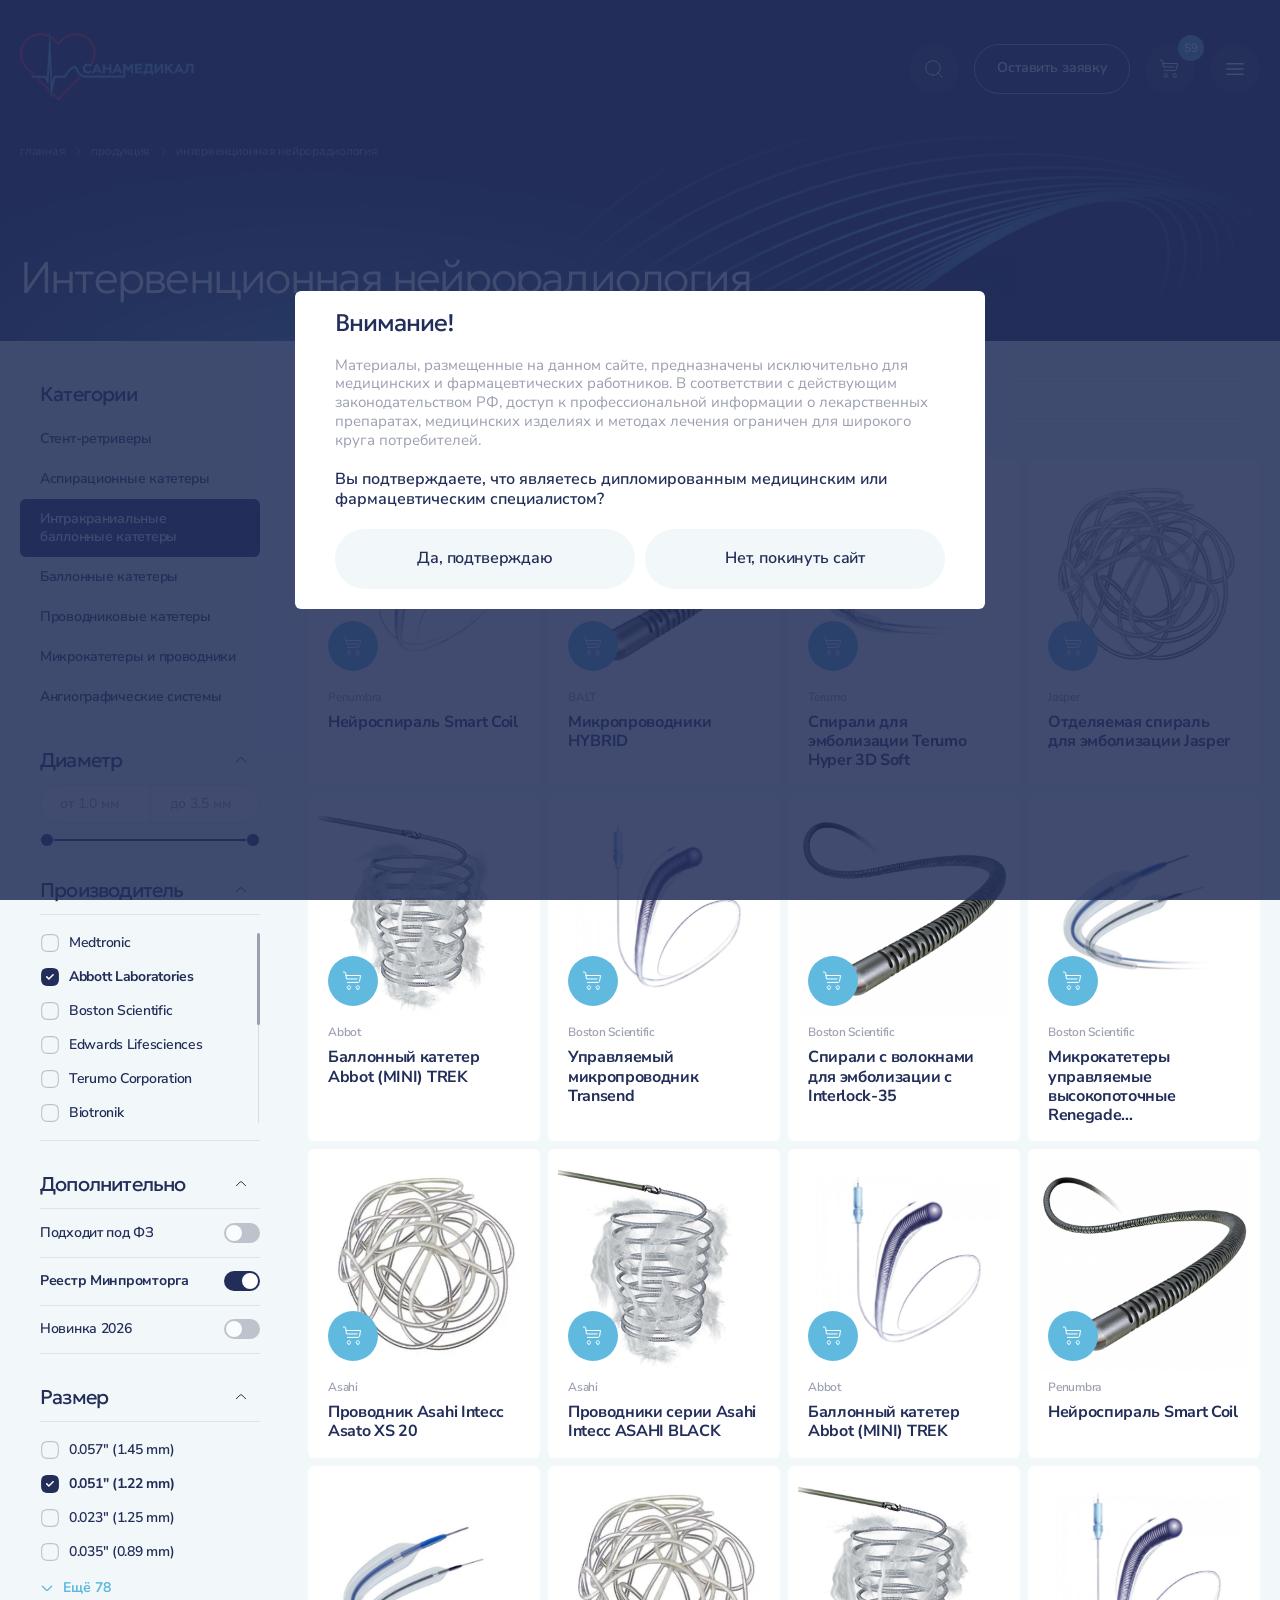
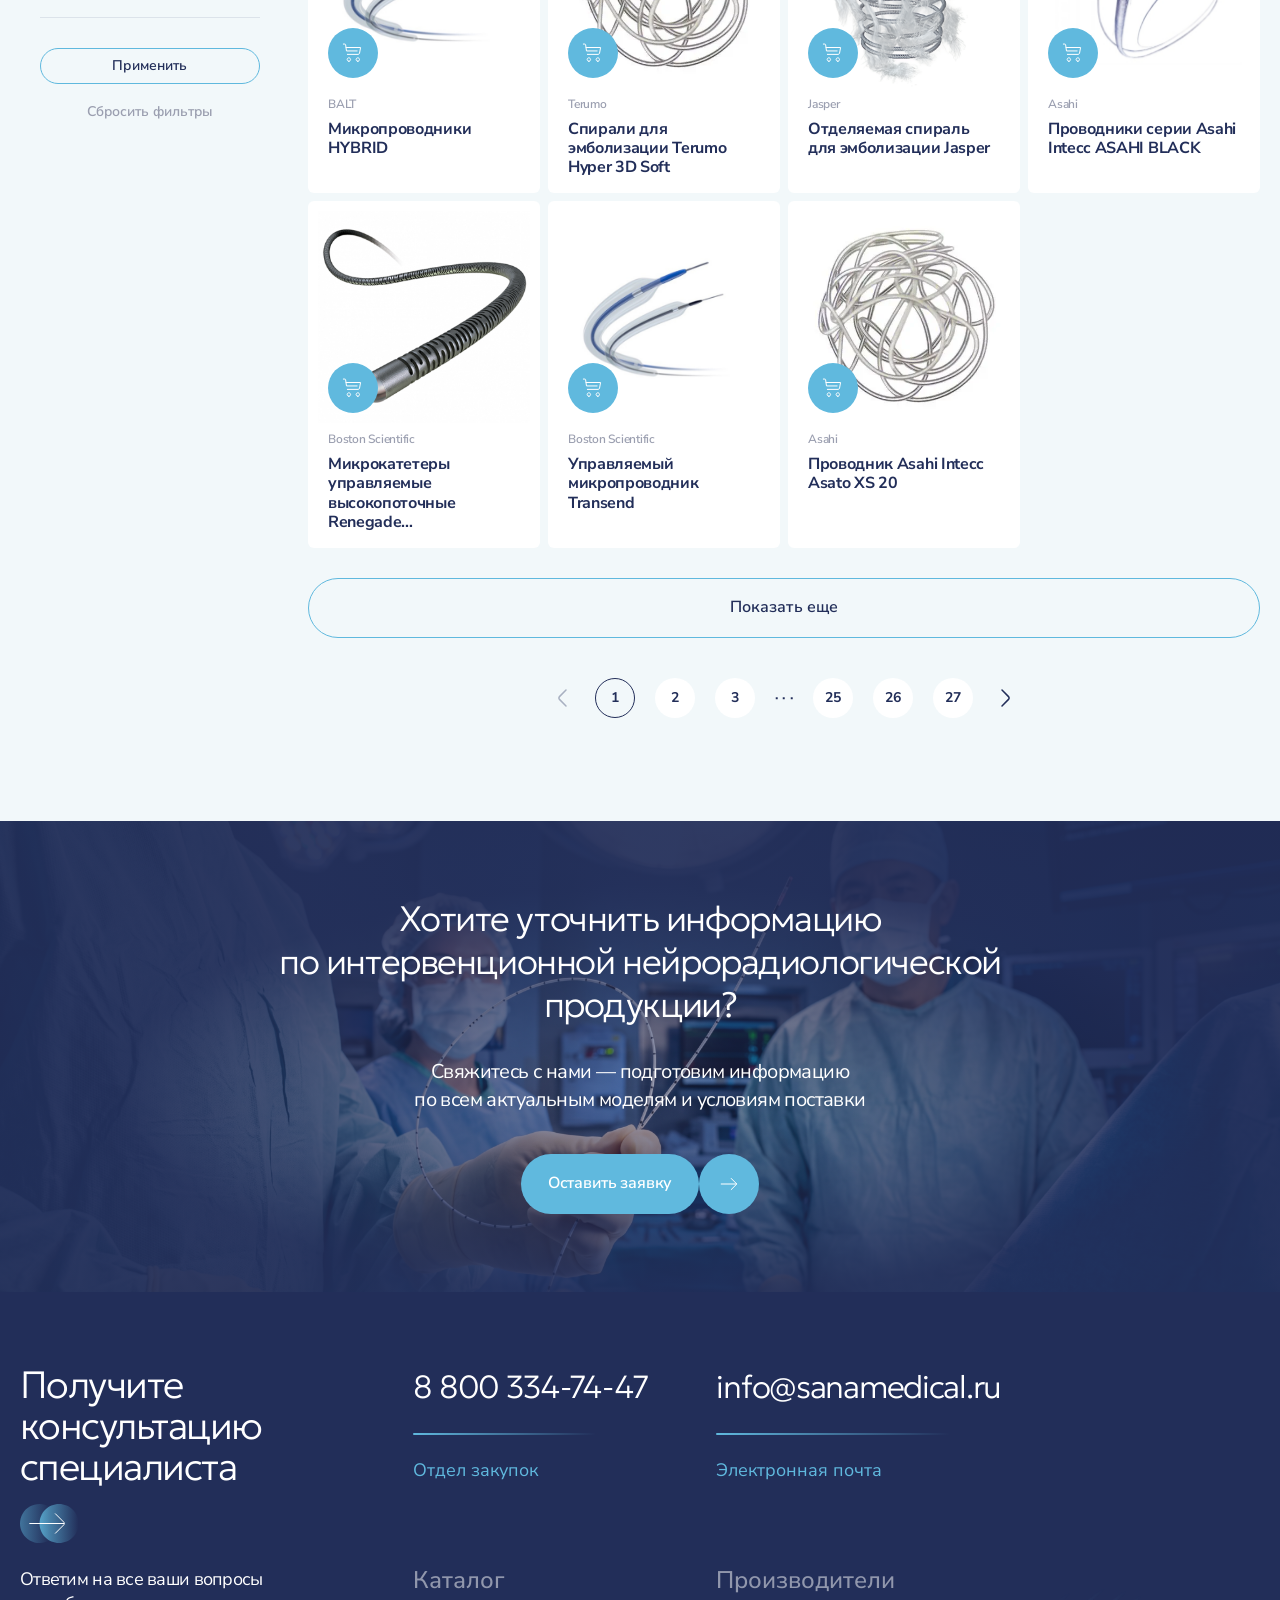
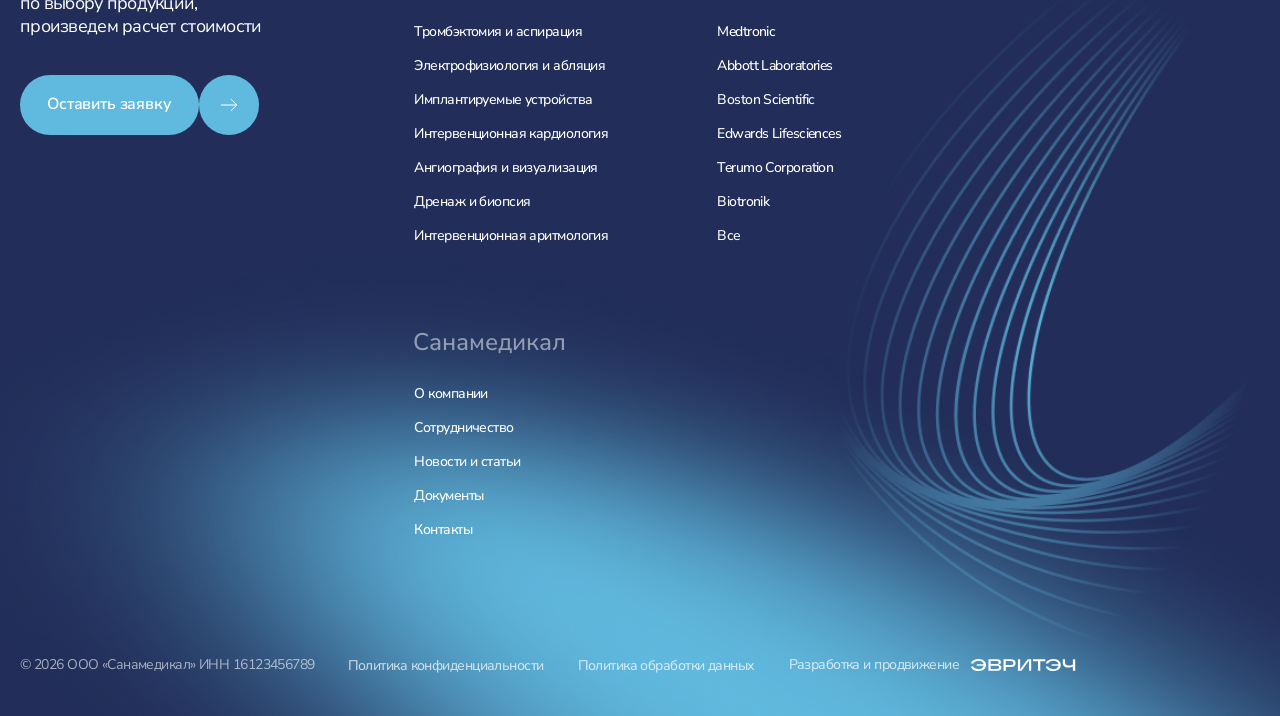
==== catalog-category.html @ 4cac53b4 "catalog" ====
<!DOCTYPE html>
<html lang="ru">
<head>
    <meta charset="UTF-8">
    <meta name="viewport" content="width=device-width, initial-scale=1.0">
    <title>Интервенционная нейрорадиология — Санамедикал</title>

    <link rel="stylesheet" href="local/templates/sanamedikal/css/main.css">

    <link rel="preconnect" href="https://fonts.googleapis.com">
    <link rel="preconnect" href="https://fonts.gstatic.com" crossorigin>
    <link href="https://fonts.googleapis.com/css2?family=Nunito+Sans:ital,opsz,wght@0,6..12,200..1000;1,6..12,200..1000&display=swap" rel="stylesheet">
    <link href="https://fonts.googleapis.com/css2?family=Geologica:wght,CRSV@100..900,0&display=swap" rel="stylesheet">
    <script>if (!/(?:^|; )pro_access=1/.test(document.cookie)) { document.documentElement.classList.add('pro-gate-pending'); }</script>
</head>
<body class="page-catalog">
    <header class="header">
        <div class="container">
            <div class="header-wrapper flex">
                <a href="/" class="header__logo-container">
                    <img class="header__logo" src="local/templates/sanamedikal/images/logo/logo.svg" alt="Логотип Санамедикал">
                </a>

                <ul class="header__menu flex">
                    <li><a href="/catalog/" class="btn btn--link" aria-current="page">Продукция</a></li>
                    <li><a href="/brands/" class="btn btn--link">Производители</a></li>
                    <li><a href="/about/" class="btn btn--link">Компания</a></li>
                    <li><a href="/documents/" class="btn btn--link">Документы</a></li>
                    <li><a href="/cooperation/" class="btn btn--link">Сотрудничество</a></li>
                    <li><a href="/contacts/" class="btn btn--link">Новости</a></li>
                    <li><a href="/contacts/" class="btn btn--link">Контакты</a></li>
                </ul>

                <div class="header__actions flex gap-20 items-center">
                    <button class="btn btn--neutral btn--round" id="search-btn" aria-expanded="false" aria-controls="search-bar" aria-label="Открыть поиск">
                        <svg class="btn__icon" width="22" height="22" viewBox="0 0 22 22" fill="none" xmlns="http://www.w3.org/2000/svg">
                            <path d="M9.96863 17.1875C13.9554 17.1875 17.1874 13.9556 17.1874 9.96875C17.1874 5.98194 13.9554 2.75 9.96863 2.75C5.98182 2.75 2.74988 5.98194 2.74988 9.96875C2.74988 13.9556 5.98182 17.1875 9.96863 17.1875Z" stroke="white" stroke-linecap="round" stroke-linejoin="round" />
                            <path d="M15.0728 15.0735L19.2494 19.2501" stroke="white" stroke-linecap="round" stroke-linejoin="round" />
                        </svg>
                    </button>

                    <button type="button" class="btn btn--secondary js-request-btn">Оставить заявку</button>

                    <a href="/cart/" class="header-actions__cart flex">
                        <button class="btn btn--neutral">Корзина</button>
                        <button class="btn btn--neutral btn--round">
                            <svg class="btn__icon" width="22" height="22" viewBox="0 0 22 22" fill="none" xmlns="http://www.w3.org/2000/svg">
                                <path d="M15.125 8.9375H4.46875L3.60264 2.62702C3.57384 2.46861 3.49035 2.32533 3.36674 2.22217C3.24313 2.11901 3.08723 2.0625 2.92623 2.0625H1.375" stroke="white" stroke-linecap="round" stroke-linejoin="round" />
                                <path d="M6.875 19.25C7.82424 19.25 8.59375 18.4805 8.59375 17.5312C8.59375 16.582 7.82424 15.8125 6.875 15.8125C5.92576 15.8125 5.15625 16.582 5.15625 17.5312C5.15625 18.4805 5.92576 19.25 6.875 19.25Z" stroke="white" stroke-linecap="round" stroke-linejoin="round" />
                                <path d="M15.8125 19.25C16.7617 19.25 17.5312 18.4805 17.5312 17.5312C17.5312 16.582 16.7617 15.8125 15.8125 15.8125C14.8633 15.8125 14.0938 16.582 14.0938 17.5312C14.0938 18.4805 14.8633 19.25 15.8125 19.25Z" stroke="white" stroke-linecap="round" stroke-linejoin="round" />
                                <path d="M5.375 12.375H16.165C16.487 12.375 16.7988 12.262 17.046 12.0557C17.2932 11.8493 17.4602 11.5628 17.5178 11.246L18.5625 5.5H4.125" stroke="white" stroke-linecap="round" stroke-linejoin="round" />
                            </svg>
                        </button>
                        <span class="header-actions__count" aria-label="Товаров в корзине: 59">59</span>
                    </a>

                    <button class="btn btn--neutral btn--round" id="burger-btn" aria-expanded="false" aria-controls="mobile-menu" aria-label="Открыть меню">
                        <svg class="btn__icon burger-icon" width="22" height="22" viewBox="0 0 22 22" fill="none" xmlns="http://www.w3.org/2000/svg">
                            <line class="burger-icon__line burger-icon__line--top" x1="3" y1="5.78" x2="19" y2="5.78" stroke="white" stroke-width="1.6" stroke-linecap="round" />
                            <line class="burger-icon__line burger-icon__line--middle" x1="3" y1="11" x2="19" y2="11" stroke="white" stroke-width="1.6" stroke-linecap="round" />
                            <line class="burger-icon__line burger-icon__line--bottom" x1="3" y1="16.22" x2="19" y2="16.22" stroke="white" stroke-width="1.6" stroke-linecap="round" />
                        </svg>
                    </button>
                </div>
            </div>
        </div>
    </header>

    <div class="mobile-menu-overlay" id="mobile-menu-overlay"></div>

    <div class="mobile-menu" id="mobile-menu" role="dialog" aria-modal="true" aria-label="Меню">
        <div class="mobile-menu__header">
            <span class="mobile-menu__title">Меню</span>
            <button class="btn btn--neutral btn--round" id="mobile-menu-close" aria-label="Закрыть меню">
                <svg class="btn__icon" width="16" height="16" viewBox="0 0 16 16" fill="none" xmlns="http://www.w3.org/2000/svg">
                    <path d="M12.5 3.5L3.5 12.5" stroke="#222E59" stroke-width="1.5" stroke-linecap="round" stroke-linejoin="round" />
                    <path d="M3.5 3.5L12.5 12.5" stroke="#222E59" stroke-width="1.5" stroke-linecap="round" stroke-linejoin="round" />
                </svg>
            </button>
        </div>

        <nav class="mobile-menu__nav">
            <ul class="mobile-menu__list">
                <li><a href="/catalog/" class="btn btn--link mobile-menu__link" aria-current="page">Продукция</a></li>
                <li><a href="/brands/" class="btn btn--link mobile-menu__link">Производители</a></li>
                <li><a href="/about/" class="btn btn--link mobile-menu__link">Компания</a></li>
                <li><a href="/documents/" class="btn btn--link mobile-menu__link">Документы</a></li>
                <li><a href="/cooperation/" class="btn btn--link mobile-menu__link">Сотрудничество</a></li>
                <li><a href="/contacts/" class="btn btn--link mobile-menu__link">Новости</a></li>
                <li><a href="/contacts/" class="btn btn--link mobile-menu__link">Контакты</a></li>
            </ul>
        </nav>

        <div class="mobile-menu__footer">
            <button type="button" class="btn btn--primary btn--block-mobile js-request-btn">Оставить заявку</button>
        </div>
    </div>

    <div class="search" id="search-bar" role="search">
        <div class="search__bar">
            <svg class="search__bar-icon" width="22" height="22" viewBox="0 0 22 22" fill="none" xmlns="http://www.w3.org/2000/svg">
                <path d="M9.96875 17.1875C13.9556 17.1875 17.1875 13.9556 17.1875 9.96875C17.1875 5.98194 13.9556 2.75 9.96875 2.75C5.98194 2.75 2.75 5.98194 2.75 9.96875C2.75 13.9556 5.98194 17.1875 9.96875 17.1875Z" stroke="#222E59" stroke-linecap="round" stroke-linejoin="round" />
                <path d="M15.0742 15.0735L19.2508 19.2501" stroke="#222E59" stroke-linecap="round" stroke-linejoin="round" />
            </svg>

            <input type="text" class="search__input" id="search-input" name="q" placeholder="Найти..." autocomplete="off">

            <a href="/search/" class="btn btn--primary search__submit" id="search-submit">Найти</a>

            <button type="button" class="btn btn--link search__clear" id="search-clear" aria-label="Очистить поле">
                <svg width="22" height="22" viewBox="0 0 22 22" fill="none" xmlns="http://www.w3.org/2000/svg">
                    <path d="M17.1875 4.8125L4.8125 17.1875" stroke="#9B9FB0" stroke-linecap="round" stroke-linejoin="round" />
                    <path d="M17.1875 17.1875L4.8125 4.8125" stroke="#9B9FB0" stroke-linecap="round" stroke-linejoin="round" />
                </svg>
            </button>
        </div>

        <div class="select__dropdown search__dropdown" id="search-dropdown">
            <ul class="search__results" id="search-results"></ul>
        </div>
    </div>

    <div class="modal" id="request-modal" role="dialog" aria-modal="true" aria-label="Оставить заявку">
        <div class="modal__header">
            <h2 class="modal__title">Оставить заявку</h2>

            <button type="button" class="modal__close js-close-request-modal" aria-label="Закрыть">
                <svg width="34" height="34" viewBox="0 0 34 34" fill="none" xmlns="http://www.w3.org/2000/svg">
                    <path d="M26.5625 7.4375L7.4375 26.5625" stroke="#222E59" stroke-linecap="round" stroke-linejoin="round" />
                    <path d="M26.5625 26.5625L7.4375 7.4375" stroke="#222E59" stroke-linecap="round" stroke-linejoin="round" />
                </svg>
            </button>

            <button type="button" class="btn btn--neutral btn--round modal__close-mobile js-close-request-modal" aria-label="Закрыть">
                <svg class="btn__icon" width="16" height="16" viewBox="0 0 16 16" fill="none" xmlns="http://www.w3.org/2000/svg">
                    <path d="M12.5 3.5L3.5 12.5" stroke="#222E59" stroke-width="1.5" stroke-linecap="round" stroke-linejoin="round" />
                    <path d="M3.5 3.5L12.5 12.5" stroke="#222E59" stroke-width="1.5" stroke-linecap="round" stroke-linejoin="round" />
                </svg>
            </button>
        </div>

        <div class="modal__body">
            <div class="tabs" role="tablist">
                <button type="button" class="tabs__item is-active" role="tab" aria-selected="true" data-tab="question">Задать вопрос</button>
                <button type="button" class="tabs__item" role="tab" aria-selected="false" data-tab="partnership">Заявка на сотрудничество</button>
            </div>

            <form class="modal__form" id="request-form" novalidate>
                <div class="field">
                    <label class="field__label" for="request-comment">Ваш комментарий</label>
                    <input type="text" class="input" id="request-comment" name="comment" placeholder="Необходимо...">
                    <span class="field__line"></span>
                </div>

                <div class="field">
                    <label class="field__label" for="request-name">ФИО контактного лица</label>
                    <input type="text" class="input" id="request-name" name="name" autocomplete="name" placeholder="Иванов Иван Иванович" required data-validate="name">
                    <span class="field__line"></span>
                </div>

                <div class="modal__row">
                    <div class="field">
                        <label class="field__label" for="request-org">Название организации</label>
                        <input type="text" class="input" id="request-org" name="org" placeholder="ООО..." required>
                        <span class="field__line"></span>
                    </div>

                    <div class="field">
                        <label class="field__label" for="request-inn">ИНН организации</label>
                        <input type="text" class="input" id="request-inn" name="inn" inputmode="numeric" placeholder="4392004106" required data-validate="inn">
                        <span class="field__line"></span>
                    </div>
                </div>

                <div class="modal__row">
                    <div class="field">
                        <label class="field__label" for="request-phone">Номер телефона</label>
                        <input type="tel" class="input" id="request-phone" name="phone" autocomplete="tel" placeholder="+7" required data-validate="phone">
                        <span class="field__line"></span>
                    </div>

                    <div class="field">
                        <label class="field__label" for="request-email">Электронная почта</label>
                        <input type="email" class="input" id="request-email" name="email" autocomplete="email" placeholder="company@mail.ru" required data-validate="email">
                        <span class="field__line"></span>
                    </div>
                </div>

                <div class="checkbox-row">
                    <input type="checkbox" class="checkbox" id="request-agree" name="agree" required>
                    <label class="checkbox-label" for="request-agree">
                        <svg width="18" height="18" viewBox="0 0 18 18" fill="none" xmlns="http://www.w3.org/2000/svg">
                            <path d="M6.75 16.5H11.25C15 16.5 16.5 15 16.5 11.25V6.75C16.5 3 15 1.5 11.25 1.5H6.75C3 1.5 1.5 3 1.5 6.75V11.25C1.5 15 3 16.5 6.75 16.5Z" fill="#222E59" />
                            <path d="M6.75 16.5H11.25C15 16.5 16.5 15 16.5 11.25V6.75C16.5 3 15 1.5 11.25 1.5H6.75C3 1.5 1.5 3 1.5 6.75V11.25C1.5 15 3 16.5 6.75 16.5Z" stroke="#9B9FB0" stroke-linecap="round" stroke-linejoin="round" />
                        </svg>
                        <svg width="8" height="6" viewBox="0 0 8 6" fill="none" xmlns="http://www.w3.org/2000/svg">
                            <path d="M0.75 2.8725L2.8725 4.995L7.125 0.75" stroke="white" stroke-width="1.5" stroke-linecap="round" stroke-linejoin="round" />
                        </svg>
                    </label>
                    <div class="checkbox-text">Принимаю <a href="/policy/">условия обработки</a> персональных данных</div>
                </div>
            </form>
        </div>

        <div class="modal__footer">
            <button type="submit" form="request-form" class="btn btn--primary modal__submit">Отправить заявку</button>
        </div>
    </div>

    <main>
        <section class="page-hero" data-header-trigger>
            <div class="container">
                <nav class="breadcrumbs" aria-label="Хлебные крошки">
                    <ol class="breadcrumbs__list">
                        <li class="breadcrumbs__item">
                            <a href="/" class="breadcrumbs__link">главная</a>
                            <svg class="breadcrumbs__sep" width="10" height="10" aria-hidden="true"><use href="#icon-chevron-right"></use></svg>
                        </li>
                        <li class="breadcrumbs__item">
                            <a href="/catalog/" class="breadcrumbs__link">продукция</a>
                            <svg class="breadcrumbs__sep" width="10" height="10" aria-hidden="true"><use href="#icon-chevron-right"></use></svg>
                        </li>
                        <li class="breadcrumbs__item" aria-current="page">интервенционная нейрорадиология</li>
                    </ol>
                </nav>

                <h1 class="h1 page-hero__title">Интервенционная нейрорадиология</h1>
            </div>
        </section>

        <section class="catalog-section catalog-list section">
            <div class="container">
                <div class="catalog-list__layout">
                    <aside class="catalog-filters" id="catalog-filters">
                        <div class="catalog-filters__modal-header">
                            <span class="catalog-filters__modal-title">Фильтры</span>
                            <button type="button" class="btn btn--neutral btn--round" id="catalog-filters-close" aria-label="Закрыть">
                                <svg class="btn__icon" width="16" height="16" viewBox="0 0 16 16" fill="none" xmlns="http://www.w3.org/2000/svg">
                                    <path d="M12.5 3.5L3.5 12.5" stroke="#222E59" stroke-width="1.5" stroke-linecap="round" stroke-linejoin="round" />
                                    <path d="M3.5 3.5L12.5 12.5" stroke="#222E59" stroke-width="1.5" stroke-linecap="round" stroke-linejoin="round" />
                                </svg>
                            </button>
                        </div>

                        <div class="catalog-filters__modal-body">
                        <div class="filter-block filter-group" data-filter-group>
                            <button type="button" class="filter-group__toggle" data-filter-toggle aria-controls="filter-categories">
                                <span class="filter-group__title">Категории</span>
                                <svg class="filter-group__arrow" width="14" height="14" aria-hidden="true"><use href="#icon-filter-chevron"></use></svg>
                            </button>
                            <div class="filter-group__body" id="filter-categories">
                                <div class="filter-group__body-inner">
                                    <nav class="filter-categories">
                                        <a href="#" class="filter-categories__item">Стент-ретриверы</a>
                                        <a href="#" class="filter-categories__item">Аспирационные катетеры</a>
                                        <a href="#" class="filter-categories__item is-active" aria-current="page">Интракраниальные баллонные катетеры</a>
                                        <a href="#" class="filter-categories__item">Баллонные катетеры</a>
                                        <a href="#" class="filter-categories__item">Проводниковые катетеры</a>
                                        <a href="#" class="filter-categories__item">Микрокатетеры и проводники</a>
                                        <a href="#" class="filter-categories__item">Ангиографические системы</a>
                                    </nav>
                                </div>
                            </div>
                        </div>

                        <div class="filter-group filter-group--slider is-open" data-filter-group>
                            <button type="button" class="filter-group__toggle" data-filter-toggle aria-controls="filter-diameter">
                                <span class="filter-group__title">Диаметр</span>
                                <svg class="filter-group__arrow" width="14" height="14" aria-hidden="true"><use href="#icon-filter-chevron"></use></svg>
                            </button>
                            <div class="filter-group__body" id="filter-diameter">
                                <div class="filter-group__body-inner">
                                    <div class="filter-group__body-inner-pad">
                                        <div class="range-slider" data-range-slider data-unit="мм">
                                            <div class="range-slider__values">
                                                <span class="range-slider__value" data-range-out="min">от 1.6 мм</span>
                                                <span class="range-slider__value" data-range-out="max">до 2.8 мм</span>
                                            </div>
                                            <div class="range-slider__track">
                                                <div class="range-slider__range" data-range-fill></div>
                                                <input type="range" class="range-slider__input" min="1" max="3.5" step="0.1" value="1" data-range-input="min" aria-label="Минимальный диаметр">
                                                <input type="range" class="range-slider__input" min="1" max="3.5" step="0.1" value="3.5" data-range-input="max" aria-label="Максимальный диаметр">
                                            </div>
                                        </div>
                                    </div>
                                </div>
                            </div>
                        </div>

                        <div class="filter-group is-open" data-filter-group>
                            <button type="button" class="filter-group__toggle" data-filter-toggle aria-controls="filter-brand">
                                <span class="filter-group__title">Производитель</span>
                                <svg class="filter-group__arrow" width="14" height="14" aria-hidden="true"><use href="#icon-filter-chevron"></use></svg>
                            </button>
                            <div class="filter-group__body" id="filter-brand">
                                <div class="filter-group__body-inner">
                                    <div class="filter-group__body-inner-pad">
                                        <ul class="filter-checklist filter-checklist--scroll">
                                            <li class="checkbox-row">
                                                <input type="checkbox" class="checkbox" id="brand-medtronic">
                                                <label class="checkbox-label" for="brand-medtronic">
                                                    <svg width="18" height="18" viewBox="0 0 18 18" fill="none" xmlns="http://www.w3.org/2000/svg">
                                                        <path d="M6.75 16.5H11.25C15 16.5 16.5 15 16.5 11.25V6.75C16.5 3 15 1.5 11.25 1.5H6.75C3 1.5 1.5 3 1.5 6.75V11.25C1.5 15 3 16.5 6.75 16.5Z" fill="#222E59" />
                                                        <path d="M6.75 16.5H11.25C15 16.5 16.5 15 16.5 11.25V6.75C16.5 3 15 1.5 11.25 1.5H6.75C3 1.5 1.5 3 1.5 6.75V11.25C1.5 15 3 16.5 6.75 16.5Z" stroke="#9B9FB0" stroke-linecap="round" stroke-linejoin="round" />
                                                    </svg>
                                                    <svg width="8" height="6" viewBox="0 0 8 6" fill="none" xmlns="http://www.w3.org/2000/svg">
                                                        <path d="M0.75 2.8725L2.8725 4.995L7.125 0.75" stroke="white" stroke-width="1.5" stroke-linecap="round" stroke-linejoin="round" />
                                                    </svg>
                                                </label>
                                                <div class="checkbox-text">Medtronic</div>
                                            </li>
                                            <li class="checkbox-row">
                                                <input type="checkbox" class="checkbox" id="brand-abbott" checked>
                                                <label class="checkbox-label" for="brand-abbott">
                                                    <svg width="18" height="18" viewBox="0 0 18 18" fill="none" xmlns="http://www.w3.org/2000/svg">
                                                        <path d="M6.75 16.5H11.25C15 16.5 16.5 15 16.5 11.25V6.75C16.5 3 15 1.5 11.25 1.5H6.75C3 1.5 1.5 3 1.5 6.75V11.25C1.5 15 3 16.5 6.75 16.5Z" fill="#222E59" />
                                                        <path d="M6.75 16.5H11.25C15 16.5 16.5 15 16.5 11.25V6.75C16.5 3 15 1.5 11.25 1.5H6.75C3 1.5 1.5 3 1.5 6.75V11.25C1.5 15 3 16.5 6.75 16.5Z" stroke="#9B9FB0" stroke-linecap="round" stroke-linejoin="round" />
                                                    </svg>
                                                    <svg width="8" height="6" viewBox="0 0 8 6" fill="none" xmlns="http://www.w3.org/2000/svg">
                                                        <path d="M0.75 2.8725L2.8725 4.995L7.125 0.75" stroke="white" stroke-width="1.5" stroke-linecap="round" stroke-linejoin="round" />
                                                    </svg>
                                                </label>
                                                <div class="checkbox-text">Abbott Laboratories</div>
                                            </li>
                                            <li class="checkbox-row">
                                                <input type="checkbox" class="checkbox" id="brand-boston">
                                                <label class="checkbox-label" for="brand-boston">
                                                    <svg width="18" height="18" viewBox="0 0 18 18" fill="none" xmlns="http://www.w3.org/2000/svg">
                                                        <path d="M6.75 16.5H11.25C15 16.5 16.5 15 16.5 11.25V6.75C16.5 3 15 1.5 11.25 1.5H6.75C3 1.5 1.5 3 1.5 6.75V11.25C1.5 15 3 16.5 6.75 16.5Z" fill="#222E59" />
                                                        <path d="M6.75 16.5H11.25C15 16.5 16.5 15 16.5 11.25V6.75C16.5 3 15 1.5 11.25 1.5H6.75C3 1.5 1.5 3 1.5 6.75V11.25C1.5 15 3 16.5 6.75 16.5Z" stroke="#9B9FB0" stroke-linecap="round" stroke-linejoin="round" />
                                                    </svg>
                                                    <svg width="8" height="6" viewBox="0 0 8 6" fill="none" xmlns="http://www.w3.org/2000/svg">
                                                        <path d="M0.75 2.8725L2.8725 4.995L7.125 0.75" stroke="white" stroke-width="1.5" stroke-linecap="round" stroke-linejoin="round" />
                                                    </svg>
                                                </label>
                                                <div class="checkbox-text">Boston Scientific</div>
                                            </li>
                                            <li class="checkbox-row">
                                                <input type="checkbox" class="checkbox" id="brand-edwards">
                                                <label class="checkbox-label" for="brand-edwards">
                                                    <svg width="18" height="18" viewBox="0 0 18 18" fill="none" xmlns="http://www.w3.org/2000/svg">
                                                        <path d="M6.75 16.5H11.25C15 16.5 16.5 15 16.5 11.25V6.75C16.5 3 15 1.5 11.25 1.5H6.75C3 1.5 1.5 3 1.5 6.75V11.25C1.5 15 3 16.5 6.75 16.5Z" fill="#222E59" />
                                                        <path d="M6.75 16.5H11.25C15 16.5 16.5 15 16.5 11.25V6.75C16.5 3 15 1.5 11.25 1.5H6.75C3 1.5 1.5 3 1.5 6.75V11.25C1.5 15 3 16.5 6.75 16.5Z" stroke="#9B9FB0" stroke-linecap="round" stroke-linejoin="round" />
                                                    </svg>
                                                    <svg width="8" height="6" viewBox="0 0 8 6" fill="none" xmlns="http://www.w3.org/2000/svg">
                                                        <path d="M0.75 2.8725L2.8725 4.995L7.125 0.75" stroke="white" stroke-width="1.5" stroke-linecap="round" stroke-linejoin="round" />
                                                    </svg>
                                                </label>
                                                <div class="checkbox-text">Edwards Lifesciences</div>
                                            </li>
                                            <li class="checkbox-row">
                                                <input type="checkbox" class="checkbox" id="brand-terumo">
                                                <label class="checkbox-label" for="brand-terumo">
                                                    <svg width="18" height="18" viewBox="0 0 18 18" fill="none" xmlns="http://www.w3.org/2000/svg">
                                                        <path d="M6.75 16.5H11.25C15 16.5 16.5 15 16.5 11.25V6.75C16.5 3 15 1.5 11.25 1.5H6.75C3 1.5 1.5 3 1.5 6.75V11.25C1.5 15 3 16.5 6.75 16.5Z" fill="#222E59" />
                                                        <path d="M6.75 16.5H11.25C15 16.5 16.5 15 16.5 11.25V6.75C16.5 3 15 1.5 11.25 1.5H6.75C3 1.5 1.5 3 1.5 6.75V11.25C1.5 15 3 16.5 6.75 16.5Z" stroke="#9B9FB0" stroke-linecap="round" stroke-linejoin="round" />
                                                    </svg>
                                                    <svg width="8" height="6" viewBox="0 0 8 6" fill="none" xmlns="http://www.w3.org/2000/svg">
                                                        <path d="M0.75 2.8725L2.8725 4.995L7.125 0.75" stroke="white" stroke-width="1.5" stroke-linecap="round" stroke-linejoin="round" />
                                                    </svg>
                                                </label>
                                                <div class="checkbox-text">Terumo Corporation</div>
                                            </li>
                                            <li class="checkbox-row">
                                                <input type="checkbox" class="checkbox" id="brand-biotronik">
                                                <label class="checkbox-label" for="brand-biotronik">
                                                    <svg width="18" height="18" viewBox="0 0 18 18" fill="none" xmlns="http://www.w3.org/2000/svg">
                                                        <path d="M6.75 16.5H11.25C15 16.5 16.5 15 16.5 11.25V6.75C16.5 3 15 1.5 11.25 1.5H6.75C3 1.5 1.5 3 1.5 6.75V11.25C1.5 15 3 16.5 6.75 16.5Z" fill="#222E59" />
                                                        <path d="M6.75 16.5H11.25C15 16.5 16.5 15 16.5 11.25V6.75C16.5 3 15 1.5 11.25 1.5H6.75C3 1.5 1.5 3 1.5 6.75V11.25C1.5 15 3 16.5 6.75 16.5Z" stroke="#9B9FB0" stroke-linecap="round" stroke-linejoin="round" />
                                                    </svg>
                                                    <svg width="8" height="6" viewBox="0 0 8 6" fill="none" xmlns="http://www.w3.org/2000/svg">
                                                        <path d="M0.75 2.8725L2.8725 4.995L7.125 0.75" stroke="white" stroke-width="1.5" stroke-linecap="round" stroke-linejoin="round" />
                                                    </svg>
                                                </label>
                                                <div class="checkbox-text">Biotronik</div>
                                            </li>
                                            <li class="checkbox-row">
                                                <input type="checkbox" class="checkbox" id="brand-cook">
                                                <label class="checkbox-label" for="brand-cook">
                                                    <svg width="18" height="18" viewBox="0 0 18 18" fill="none" xmlns="http://www.w3.org/2000/svg">
                                                        <path d="M6.75 16.5H11.25C15 16.5 16.5 15 16.5 11.25V6.75C16.5 3 15 1.5 11.25 1.5H6.75C3 1.5 1.5 3 1.5 6.75V11.25C1.5 15 3 16.5 6.75 16.5Z" fill="#222E59" />
                                                        <path d="M6.75 16.5H11.25C15 16.5 16.5 15 16.5 11.25V6.75C16.5 3 15 1.5 11.25 1.5H6.75C3 1.5 1.5 3 1.5 6.75V11.25C1.5 15 3 16.5 6.75 16.5Z" stroke="#9B9FB0" stroke-linecap="round" stroke-linejoin="round" />
                                                    </svg>
                                                    <svg width="8" height="6" viewBox="0 0 8 6" fill="none" xmlns="http://www.w3.org/2000/svg">
                                                        <path d="M0.75 2.8725L2.8725 4.995L7.125 0.75" stroke="white" stroke-width="1.5" stroke-linecap="round" stroke-linejoin="round" />
                                                    </svg>
                                                </label>
                                                <div class="checkbox-text">Cook Medical</div>
                                            </li>
                                            <li class="checkbox-row">
                                                <input type="checkbox" class="checkbox" id="brand-cordis">
                                                <label class="checkbox-label" for="brand-cordis">
                                                    <svg width="18" height="18" viewBox="0 0 18 18" fill="none" xmlns="http://www.w3.org/2000/svg">
                                                        <path d="M6.75 16.5H11.25C15 16.5 16.5 15 16.5 11.25V6.75C16.5 3 15 1.5 11.25 1.5H6.75C3 1.5 1.5 3 1.5 6.75V11.25C1.5 15 3 16.5 6.75 16.5Z" fill="#222E59" />
                                                        <path d="M6.75 16.5H11.25C15 16.5 16.5 15 16.5 11.25V6.75C16.5 3 15 1.5 11.25 1.5H6.75C3 1.5 1.5 3 1.5 6.75V11.25C1.5 15 3 16.5 6.75 16.5Z" stroke="#9B9FB0" stroke-linecap="round" stroke-linejoin="round" />
                                                    </svg>
                                                    <svg width="8" height="6" viewBox="0 0 8 6" fill="none" xmlns="http://www.w3.org/2000/svg">
                                                        <path d="M0.75 2.8725L2.8725 4.995L7.125 0.75" stroke="white" stroke-width="1.5" stroke-linecap="round" stroke-linejoin="round" />
                                                    </svg>
                                                </label>
                                                <div class="checkbox-text">Cordis</div>
                                            </li>
                                            <li class="checkbox-row">
                                                <input type="checkbox" class="checkbox" id="brand-stryker">
                                                <label class="checkbox-label" for="brand-stryker">
                                                    <svg width="18" height="18" viewBox="0 0 18 18" fill="none" xmlns="http://www.w3.org/2000/svg">
                                                        <path d="M6.75 16.5H11.25C15 16.5 16.5 15 16.5 11.25V6.75C16.5 3 15 1.5 11.25 1.5H6.75C3 1.5 1.5 3 1.5 6.75V11.25C1.5 15 3 16.5 6.75 16.5Z" fill="#222E59" />
                                                        <path d="M6.75 16.5H11.25C15 16.5 16.5 15 16.5 11.25V6.75C16.5 3 15 1.5 11.25 1.5H6.75C3 1.5 1.5 3 1.5 6.75V11.25C1.5 15 3 16.5 6.75 16.5Z" stroke="#9B9FB0" stroke-linecap="round" stroke-linejoin="round" />
                                                    </svg>
                                                    <svg width="8" height="6" viewBox="0 0 8 6" fill="none" xmlns="http://www.w3.org/2000/svg">
                                                        <path d="M0.75 2.8725L2.8725 4.995L7.125 0.75" stroke="white" stroke-width="1.5" stroke-linecap="round" stroke-linejoin="round" />
                                                    </svg>
                                                </label>
                                                <div class="checkbox-text">Stryker Neurovascular</div>
                                            </li>
                                            <li class="checkbox-row">
                                                <input type="checkbox" class="checkbox" id="brand-braun">
                                                <label class="checkbox-label" for="brand-braun">
                                                    <svg width="18" height="18" viewBox="0 0 18 18" fill="none" xmlns="http://www.w3.org/2000/svg">
                                                        <path d="M6.75 16.5H11.25C15 16.5 16.5 15 16.5 11.25V6.75C16.5 3 15 1.5 11.25 1.5H6.75C3 1.5 1.5 3 1.5 6.75V11.25C1.5 15 3 16.5 6.75 16.5Z" fill="#222E59" />
                                                        <path d="M6.75 16.5H11.25C15 16.5 16.5 15 16.5 11.25V6.75C16.5 3 15 1.5 11.25 1.5H6.75C3 1.5 1.5 3 1.5 6.75V11.25C1.5 15 3 16.5 6.75 16.5Z" stroke="#9B9FB0" stroke-linecap="round" stroke-linejoin="round" />
                                                    </svg>
                                                    <svg width="8" height="6" viewBox="0 0 8 6" fill="none" xmlns="http://www.w3.org/2000/svg">
                                                        <path d="M0.75 2.8725L2.8725 4.995L7.125 0.75" stroke="white" stroke-width="1.5" stroke-linecap="round" stroke-linejoin="round" />
                                                    </svg>
                                                </label>
                                                <div class="checkbox-text">B. Braun</div>
                                            </li>
                                            <li class="checkbox-row">
                                                <input type="checkbox" class="checkbox" id="brand-penumbra">
                                                <label class="checkbox-label" for="brand-penumbra">
                                                    <svg width="18" height="18" viewBox="0 0 18 18" fill="none" xmlns="http://www.w3.org/2000/svg">
                                                        <path d="M6.75 16.5H11.25C15 16.5 16.5 15 16.5 11.25V6.75C16.5 3 15 1.5 11.25 1.5H6.75C3 1.5 1.5 3 1.5 6.75V11.25C1.5 15 3 16.5 6.75 16.5Z" fill="#222E59" />
                                                        <path d="M6.75 16.5H11.25C15 16.5 16.5 15 16.5 11.25V6.75C16.5 3 15 1.5 11.25 1.5H6.75C3 1.5 1.5 3 1.5 6.75V11.25C1.5 15 3 16.5 6.75 16.5Z" stroke="#9B9FB0" stroke-linecap="round" stroke-linejoin="round" />
                                                    </svg>
                                                    <svg width="8" height="6" viewBox="0 0 8 6" fill="none" xmlns="http://www.w3.org/2000/svg">
                                                        <path d="M0.75 2.8725L2.8725 4.995L7.125 0.75" stroke="white" stroke-width="1.5" stroke-linecap="round" stroke-linejoin="round" />
                                                    </svg>
                                                </label>
                                                <div class="checkbox-text">Penumbra</div>
                                            </li>
                                            <li class="checkbox-row">
                                                <input type="checkbox" class="checkbox" id="brand-asahi">
                                                <label class="checkbox-label" for="brand-asahi">
                                                    <svg width="18" height="18" viewBox="0 0 18 18" fill="none" xmlns="http://www.w3.org/2000/svg">
                                                        <path d="M6.75 16.5H11.25C15 16.5 16.5 15 16.5 11.25V6.75C16.5 3 15 1.5 11.25 1.5H6.75C3 1.5 1.5 3 1.5 6.75V11.25C1.5 15 3 16.5 6.75 16.5Z" fill="#222E59" />
                                                        <path d="M6.75 16.5H11.25C15 16.5 16.5 15 16.5 11.25V6.75C16.5 3 15 1.5 11.25 1.5H6.75C3 1.5 1.5 3 1.5 6.75V11.25C1.5 15 3 16.5 6.75 16.5Z" stroke="#9B9FB0" stroke-linecap="round" stroke-linejoin="round" />
                                                    </svg>
                                                    <svg width="8" height="6" viewBox="0 0 8 6" fill="none" xmlns="http://www.w3.org/2000/svg">
                                                        <path d="M0.75 2.8725L2.8725 4.995L7.125 0.75" stroke="white" stroke-width="1.5" stroke-linecap="round" stroke-linejoin="round" />
                                                    </svg>
                                                </label>
                                                <div class="checkbox-text">Asahi Intecc</div>
                                            </li>
                                        </ul>
                                    </div>
                                </div>
                            </div>
                        </div>

                        <div class="filter-group is-open" data-filter-group>
                            <button type="button" class="filter-group__toggle" data-filter-toggle aria-controls="filter-extra">
                                <span class="filter-group__title">Дополнительно</span>
                                <svg class="filter-group__arrow" width="14" height="14" aria-hidden="true"><use href="#icon-filter-chevron"></use></svg>
                            </button>
                            <div class="filter-group__body" id="filter-extra">
                                <div class="filter-group__body-inner">
                                    <div class="filter-group__body-inner-pad">
                                        <div class="filter-switch-row">
                                            <span class="filter-switch-row__label">Подходит под ФЗ</span>
                                            <label class="switch">
                                                <input type="checkbox">
                                                <span class="switch__slider"></span>
                                            </label>
                                        </div>
                                        <div class="filter-switch-row">
                                            <span class="filter-switch-row__label">Реестр Минпромторга</span>
                                            <label class="switch">
                                                <input type="checkbox" checked>
                                                <span class="switch__slider"></span>
                                            </label>
                                        </div>
                                        <div class="filter-switch-row">
                                            <span class="filter-switch-row__label">Новинка 2026</span>
                                            <label class="switch">
                                                <input type="checkbox">
                                                <span class="switch__slider"></span>
                                            </label>
                                        </div>
                                    </div>
                                </div>
                            </div>
                        </div>

                        <div class="filter-group is-open" data-filter-group>
                            <button type="button" class="filter-group__toggle" data-filter-toggle aria-controls="filter-size">
                                <span class="filter-group__title">Размер</span>
                                <svg class="filter-group__arrow" width="14" height="14" aria-hidden="true"><use href="#icon-filter-chevron"></use></svg>
                            </button>
                            <div class="filter-group__body" id="filter-size">
                                <div class="filter-group__body-inner">
                                    <div class="filter-group__body-inner-pad">
                                        <ul class="filter-checklist">
                                            <li class="checkbox-row">
                                                <input type="checkbox" class="checkbox" id="size-1">
                                                <label class="checkbox-label" for="size-1">
                                                    <svg width="18" height="18" viewBox="0 0 18 18" fill="none" xmlns="http://www.w3.org/2000/svg">
                                                        <path d="M6.75 16.5H11.25C15 16.5 16.5 15 16.5 11.25V6.75C16.5 3 15 1.5 11.25 1.5H6.75C3 1.5 1.5 3 1.5 6.75V11.25C1.5 15 3 16.5 6.75 16.5Z" fill="#222E59" />
                                                        <path d="M6.75 16.5H11.25C15 16.5 16.5 15 16.5 11.25V6.75C16.5 3 15 1.5 11.25 1.5H6.75C3 1.5 1.5 3 1.5 6.75V11.25C1.5 15 3 16.5 6.75 16.5Z" stroke="#9B9FB0" stroke-linecap="round" stroke-linejoin="round" />
                                                    </svg>
                                                    <svg width="8" height="6" viewBox="0 0 8 6" fill="none" xmlns="http://www.w3.org/2000/svg">
                                                        <path d="M0.75 2.8725L2.8725 4.995L7.125 0.75" stroke="white" stroke-width="1.5" stroke-linecap="round" stroke-linejoin="round" />
                                                    </svg>
                                                </label>
                                                <div class="checkbox-text">0.057" (1.45 mm)</div>
                                            </li>
                                            <li class="checkbox-row">
                                                <input type="checkbox" class="checkbox" id="size-2" checked>
                                                <label class="checkbox-label" for="size-2">
                                                    <svg width="18" height="18" viewBox="0 0 18 18" fill="none" xmlns="http://www.w3.org/2000/svg">
                                                        <path d="M6.75 16.5H11.25C15 16.5 16.5 15 16.5 11.25V6.75C16.5 3 15 1.5 11.25 1.5H6.75C3 1.5 1.5 3 1.5 6.75V11.25C1.5 15 3 16.5 6.75 16.5Z" fill="#222E59" />
                                                        <path d="M6.75 16.5H11.25C15 16.5 16.5 15 16.5 11.25V6.75C16.5 3 15 1.5 11.25 1.5H6.75C3 1.5 1.5 3 1.5 6.75V11.25C1.5 15 3 16.5 6.75 16.5Z" stroke="#9B9FB0" stroke-linecap="round" stroke-linejoin="round" />
                                                    </svg>
                                                    <svg width="8" height="6" viewBox="0 0 8 6" fill="none" xmlns="http://www.w3.org/2000/svg">
                                                        <path d="M0.75 2.8725L2.8725 4.995L7.125 0.75" stroke="white" stroke-width="1.5" stroke-linecap="round" stroke-linejoin="round" />
                                                    </svg>
                                                </label>
                                                <div class="checkbox-text">0.051" (1.22 mm)</div>
                                            </li>
                                            <li class="checkbox-row">
                                                <input type="checkbox" class="checkbox" id="size-3">
                                                <label class="checkbox-label" for="size-3">
                                                    <svg width="18" height="18" viewBox="0 0 18 18" fill="none" xmlns="http://www.w3.org/2000/svg">
                                                        <path d="M6.75 16.5H11.25C15 16.5 16.5 15 16.5 11.25V6.75C16.5 3 15 1.5 11.25 1.5H6.75C3 1.5 1.5 3 1.5 6.75V11.25C1.5 15 3 16.5 6.75 16.5Z" fill="#222E59" />
                                                        <path d="M6.75 16.5H11.25C15 16.5 16.5 15 16.5 11.25V6.75C16.5 3 15 1.5 11.25 1.5H6.75C3 1.5 1.5 3 1.5 6.75V11.25C1.5 15 3 16.5 6.75 16.5Z" stroke="#9B9FB0" stroke-linecap="round" stroke-linejoin="round" />
                                                    </svg>
                                                    <svg width="8" height="6" viewBox="0 0 8 6" fill="none" xmlns="http://www.w3.org/2000/svg">
                                                        <path d="M0.75 2.8725L2.8725 4.995L7.125 0.75" stroke="white" stroke-width="1.5" stroke-linecap="round" stroke-linejoin="round" />
                                                    </svg>
                                                </label>
                                                <div class="checkbox-text">0.023" (1.25 mm)</div>
                                            </li>
                                            <li class="checkbox-row">
                                                <input type="checkbox" class="checkbox" id="size-4">
                                                <label class="checkbox-label" for="size-4">
                                                    <svg width="18" height="18" viewBox="0 0 18 18" fill="none" xmlns="http://www.w3.org/2000/svg">
                                                        <path d="M6.75 16.5H11.25C15 16.5 16.5 15 16.5 11.25V6.75C16.5 3 15 1.5 11.25 1.5H6.75C3 1.5 1.5 3 1.5 6.75V11.25C1.5 15 3 16.5 6.75 16.5Z" fill="#222E59" />
                                                        <path d="M6.75 16.5H11.25C15 16.5 16.5 15 16.5 11.25V6.75C16.5 3 15 1.5 11.25 1.5H6.75C3 1.5 1.5 3 1.5 6.75V11.25C1.5 15 3 16.5 6.75 16.5Z" stroke="#9B9FB0" stroke-linecap="round" stroke-linejoin="round" />
                                                    </svg>
                                                    <svg width="8" height="6" viewBox="0 0 8 6" fill="none" xmlns="http://www.w3.org/2000/svg">
                                                        <path d="M0.75 2.8725L2.8725 4.995L7.125 0.75" stroke="white" stroke-width="1.5" stroke-linecap="round" stroke-linejoin="round" />
                                                    </svg>
                                                </label>
                                                <div class="checkbox-text">0.035" (0.89 mm)</div>
                                            </li>
                                        </ul>

                                        <ul class="filter-checklist filter-checklist__extra" id="filter-size-extra" hidden>
                                            <li class="checkbox-row">
                                                <input type="checkbox" class="checkbox" id="size-5">
                                                <label class="checkbox-label" for="size-5">
                                                    <svg width="18" height="18" viewBox="0 0 18 18" fill="none" xmlns="http://www.w3.org/2000/svg">
                                                        <path d="M6.75 16.5H11.25C15 16.5 16.5 15 16.5 11.25V6.75C16.5 3 15 1.5 11.25 1.5H6.75C3 1.5 1.5 3 1.5 6.75V11.25C1.5 15 3 16.5 6.75 16.5Z" fill="#222E59" />
                                                        <path d="M6.75 16.5H11.25C15 16.5 16.5 15 16.5 11.25V6.75C16.5 3 15 1.5 11.25 1.5H6.75C3 1.5 1.5 3 1.5 6.75V11.25C1.5 15 3 16.5 6.75 16.5Z" stroke="#9B9FB0" stroke-linecap="round" stroke-linejoin="round" />
                                                    </svg>
                                                    <svg width="8" height="6" viewBox="0 0 8 6" fill="none" xmlns="http://www.w3.org/2000/svg">
                                                        <path d="M0.75 2.8725L2.8725 4.995L7.125 0.75" stroke="white" stroke-width="1.5" stroke-linecap="round" stroke-linejoin="round" />
                                                    </svg>
                                                </label>
                                                <div class="checkbox-text">0.014" (0.36 mm)</div>
                                            </li>
                                            <li class="checkbox-row">
                                                <input type="checkbox" class="checkbox" id="size-6">
                                                <label class="checkbox-label" for="size-6">
                                                    <svg width="18" height="18" viewBox="0 0 18 18" fill="none" xmlns="http://www.w3.org/2000/svg">
                                                        <path d="M6.75 16.5H11.25C15 16.5 16.5 15 16.5 11.25V6.75C16.5 3 15 1.5 11.25 1.5H6.75C3 1.5 1.5 3 1.5 6.75V11.25C1.5 15 3 16.5 6.75 16.5Z" fill="#222E59" />
                                                        <path d="M6.75 16.5H11.25C15 16.5 16.5 15 16.5 11.25V6.75C16.5 3 15 1.5 11.25 1.5H6.75C3 1.5 1.5 3 1.5 6.75V11.25C1.5 15 3 16.5 6.75 16.5Z" stroke="#9B9FB0" stroke-linecap="round" stroke-linejoin="round" />
                                                    </svg>
                                                    <svg width="8" height="6" viewBox="0 0 8 6" fill="none" xmlns="http://www.w3.org/2000/svg">
                                                        <path d="M0.75 2.8725L2.8725 4.995L7.125 0.75" stroke="white" stroke-width="1.5" stroke-linecap="round" stroke-linejoin="round" />
                                                    </svg>
                                                </label>
                                                <div class="checkbox-text">0.018" (0.46 mm)</div>
                                            </li>
                                        </ul>

                                        <button type="button" class="filter-more" data-filter-more aria-expanded="false" aria-controls="filter-size-extra">
                                            <svg width="16" height="16" viewBox="0 0 16 16" fill="none" xmlns="http://www.w3.org/2000/svg">
                                            <path d="M2.71978 5.93994L7.06645 10.2866C7.57978 10.7999 8.41978 10.7999 8.93312 10.2866L13.2798 5.93994" stroke="#60B9DE" stroke-width="1.5" stroke-miterlimit="10" stroke-linecap="round" stroke-linejoin="round" />
                                            </svg>
                                            <span>Ещё 78</span>
                                        </button>
                                    </div>
                                </div>
                            </div>
                        </div>

                        </div>

                        <div class="catalog-filters__actions">
                            <button type="button" class="btn btn--secondary catalog-filters__apply">Применить</button>
                            <button type="button" class="btn btn--link catalog-filters__reset">Сбросить фильтры</button>
                        </div>
                    </aside>

                    <div class="catalog-list__content">
                        <div class="catalog-list__toolbar">
                            <button type="button" class="btn btn--neutral catalog-filters-trigger" id="catalog-filters-btn" aria-expanded="false" aria-controls="catalog-filters">
                                <svg width="20" height="20" viewBox="0 0 22 22" fill="none" aria-hidden="true">
                                    <path d="M3 6h16M6.5 11h9M9.5 16h3" stroke="currentColor" stroke-width="1.6" stroke-linecap="round" />
                                </svg>
                                Фильтры
                            </button>

                            <div class="select catalog-list__sort">
                                <div class="select__selected" role="button" tabindex="0" aria-haspopup="listbox" aria-expanded="false">
                                    <span class="select__value">Рекомендации</span>
                                    <svg class="select__arrow" width="14" height="14" viewBox="0 0 14 14" fill="none" xmlns="http://www.w3.org/2000/svg">
                                        <path d="M11.6189 5.22083L7.81557 9.02416C7.36641 9.47333 6.63141 9.47333 6.18224 9.02416L2.37891 5.22083" stroke="#222E59" stroke-miterlimit="10" stroke-linecap="round" stroke-linejoin="round" />
                                    </svg>
                                </div>

                                <ul class="select__dropdown" role="listbox">
                                    <li class="select__option is-selected" role="option" aria-selected="true" data-value="recommended">Рекомендации</li>
                                    <li class="select__option" role="option" aria-selected="false" data-value="price-asc">Сначала дешевле</li>
                                    <li class="select__option" role="option" aria-selected="false" data-value="price-desc">Сначала дороже</li>
                                    <li class="select__option" role="option" aria-selected="false" data-value="new">Сначала новинки</li>
                                </ul>
                            </div>

                            <div class="docs-search catalog-quicksearch">
                                <svg class="docs-search__icon" width="22" height="22" viewBox="0 0 22 22" fill="none" aria-hidden="true">
                                    <path d="M9.96863 17.1875C13.9554 17.1875 17.1874 13.9556 17.1874 9.96875C17.1874 5.98194 13.9554 2.75 9.96863 2.75C5.98182 2.75 2.74988 5.98194 2.74988 9.96875C2.74988 13.9556 5.98182 17.1875 9.96863 17.1875Z" stroke-linecap="round" stroke-linejoin="round" />
                                    <path d="M15.0728 15.0735L19.2494 19.2501" stroke-linecap="round" stroke-linejoin="round" />
                                </svg>
                                <input type="text" class="docs-search__input" placeholder="Быстрый поиск по категории" aria-label="Быстрый поиск по категории" autocomplete="off">
                                <button type="button" class="btn btn--primary docs-search__submit">Найти</button>
                                <button type="button" class="btn btn--link docs-search__clear" aria-label="Очистить поле" data-docs-search-clear>
                                    <svg width="22" height="22" viewBox="0 0 22 22" fill="none" xmlns="http://www.w3.org/2000/svg">
                                        <path d="M17.1875 4.8125L4.8125 17.1875" stroke="#9B9FB0" stroke-linecap="round" stroke-linejoin="round" />
                                        <path d="M17.1875 17.1875L4.8125 4.8125" stroke="#9B9FB0" stroke-linecap="round" stroke-linejoin="round" />
                                    </svg>
                                </button>
                            </div>
                        </div>

                        <div class="product-grid">
                            <article class="product-card">
                                <div class="product-card__media">
                                    <img src="local/templates/sanamedikal/images/catalog/catalogItem1.png" alt="Нейроспираль Smart Coil" loading="lazy">
                                    <a href="#" class="product-card__cart btn btn--primary btn--round" aria-label="Добавить в корзину">
                                        <svg aria-hidden="true"><use href="#icon-cart"></use></svg>
                                    </a>
                                </div>
                                <p class="product-card__brand">Penumbra</p>
                                <h3 class="product-card__title"><a href="#">Нейроспираль Smart Coil</a></h3>
                            </article>

                            <article class="product-card">
                                <div class="product-card__media">
                                    <img src="local/templates/sanamedikal/images/catalog/catalogItem2.png" alt="Микропроводники HYBRID" loading="lazy">
                                    <a href="#" class="product-card__cart btn btn--primary btn--round" aria-label="Добавить в корзину">
                                        <svg aria-hidden="true"><use href="#icon-cart"></use></svg>
                                    </a>
                                </div>
                                <p class="product-card__brand">BALT</p>
                                <h3 class="product-card__title"><a href="#">Микропроводники HYBRID</a></h3>
                            </article>

                            <article class="product-card">
                                <div class="product-card__media">
                                    <img src="local/templates/sanamedikal/images/catalog/catalogItem3.png" alt="Спирали для эмболизации Terumo Hyper 3D Soft" loading="lazy">
                                    <span class="product-card__badge">новинка</span>
                                    <a href="#" class="product-card__cart btn btn--primary btn--round" aria-label="Добавить в корзину">
                                        <svg aria-hidden="true"><use href="#icon-cart"></use></svg>
                                    </a>
                                </div>
                                <p class="product-card__brand">Terumo</p>
                                <h3 class="product-card__title"><a href="#">Спирали для эмболизации Terumo Hyper 3D Soft</a></h3>
                            </article>

                            <article class="product-card">
                                <div class="product-card__media">
                                    <img src="local/templates/sanamedikal/images/catalog/catalogItem4.png" alt="Отделяемая спираль для эмболизации Jasper" loading="lazy">
                                    <a href="#" class="product-card__cart btn btn--primary btn--round" aria-label="Добавить в корзину">
                                        <svg aria-hidden="true"><use href="#icon-cart"></use></svg>
                                    </a>
                                </div>
                                <p class="product-card__brand">Jasper</p>
                                <h3 class="product-card__title"><a href="#">Отделяемая спираль для эмболизации Jasper</a></h3>
                            </article>

                            <article class="product-card">
                                <div class="product-card__media">
                                    <img src="local/templates/sanamedikal/images/catalog/catalogItem5.png" alt="Баллонный катетер Abbot (MINI) TREK" loading="lazy">
                                    <a href="#" class="product-card__cart btn btn--primary btn--round" aria-label="Добавить в корзину">
                                        <svg aria-hidden="true"><use href="#icon-cart"></use></svg>
                                    </a>
                                </div>
                                <p class="product-card__brand">Abbot</p>
                                <h3 class="product-card__title"><a href="#">Баллонный катетер Abbot (MINI) TREK</a></h3>
                            </article>

                            <article class="product-card">
                                <div class="product-card__media">
                                    <img src="local/templates/sanamedikal/images/catalog/catalogItem1.png" alt="Управляемый микропроводник Transend" loading="lazy">
                                    <a href="#" class="product-card__cart btn btn--primary btn--round" aria-label="Добавить в корзину">
                                        <svg aria-hidden="true"><use href="#icon-cart"></use></svg>
                                    </a>
                                </div>
                                <p class="product-card__brand">Boston Scientific</p>
                                <h3 class="product-card__title"><a href="#">Управляемый микропроводник Transend</a></h3>
                            </article>

                            <article class="product-card">
                                <div class="product-card__media">
                                    <img src="local/templates/sanamedikal/images/catalog/catalogItem2.png" alt="Спирали с волокнами для эмболизации с Interlock-35" loading="lazy">
                                    <a href="#" class="product-card__cart btn btn--primary btn--round" aria-label="Добавить в корзину">
                                        <svg aria-hidden="true"><use href="#icon-cart"></use></svg>
                                    </a>
                                </div>
                                <p class="product-card__brand">Boston Scientific</p>
                                <h3 class="product-card__title"><a href="#">Спирали с волокнами для эмболизации с Interlock-35</a></h3>
                            </article>

                            <article class="product-card">
                                <div class="product-card__media">
                                    <img src="local/templates/sanamedikal/images/catalog/catalogItem3.png" alt="Микрокатетеры управляемые высокопоточные Renegade…" loading="lazy">
                                    <a href="#" class="product-card__cart btn btn--primary btn--round" aria-label="Добавить в корзину">
                                        <svg aria-hidden="true"><use href="#icon-cart"></use></svg>
                                    </a>
                                </div>
                                <p class="product-card__brand">Boston Scientific</p>
                                <h3 class="product-card__title"><a href="#">Микрокатетеры управляемые высокопоточные Renegade…</a></h3>
                            </article>

                            <article class="product-card">
                                <div class="product-card__media">
                                    <img src="local/templates/sanamedikal/images/catalog/catalogItem4.png" alt="Проводник Asahi Intecc Asato XS 20" loading="lazy">
                                    <a href="#" class="product-card__cart btn btn--primary btn--round" aria-label="Добавить в корзину">
                                        <svg aria-hidden="true"><use href="#icon-cart"></use></svg>
                                    </a>
                                </div>
                                <p class="product-card__brand">Asahi</p>
                                <h3 class="product-card__title"><a href="#">Проводник Asahi Intecc Asato XS 20</a></h3>
                            </article>

                            <article class="product-card">
                                <div class="product-card__media">
                                    <img src="local/templates/sanamedikal/images/catalog/catalogItem5.png" alt="Проводники серии Asahi Intecc ASAHI BLACK" loading="lazy">
                                    <a href="#" class="product-card__cart btn btn--primary btn--round" aria-label="Добавить в корзину">
                                        <svg aria-hidden="true"><use href="#icon-cart"></use></svg>
                                    </a>
                                </div>
                                <p class="product-card__brand">Asahi</p>
                                <h3 class="product-card__title"><a href="#">Проводники серии Asahi Intecc ASAHI BLACK</a></h3>
                            </article>

                            <article class="product-card">
                                <div class="product-card__media">
                                    <img src="local/templates/sanamedikal/images/catalog/catalogItem1.png" alt="Баллонный катетер Abbot (MINI) TREK" loading="lazy">
                                    <a href="#" class="product-card__cart btn btn--primary btn--round" aria-label="Добавить в корзину">
                                        <svg aria-hidden="true"><use href="#icon-cart"></use></svg>
                                    </a>
                                </div>
                                <p class="product-card__brand">Abbot</p>
                                <h3 class="product-card__title"><a href="#">Баллонный катетер Abbot (MINI) TREK</a></h3>
                            </article>

                            <article class="product-card">
                                <div class="product-card__media">
                                    <img src="local/templates/sanamedikal/images/catalog/catalogItem2.png" alt="Нейроспираль Smart Coil" loading="lazy">
                                    <a href="#" class="product-card__cart btn btn--primary btn--round" aria-label="Добавить в корзину">
                                        <svg aria-hidden="true"><use href="#icon-cart"></use></svg>
                                    </a>
                                </div>
                                <p class="product-card__brand">Penumbra</p>
                                <h3 class="product-card__title"><a href="#">Нейроспираль Smart Coil</a></h3>
                            </article>

                            <article class="product-card">
                                <div class="product-card__media">
                                    <img src="local/templates/sanamedikal/images/catalog/catalogItem3.png" alt="Микропроводники HYBRID" loading="lazy">
                                    <a href="#" class="product-card__cart btn btn--primary btn--round" aria-label="Добавить в корзину">
                                        <svg aria-hidden="true"><use href="#icon-cart"></use></svg>
                                    </a>
                                </div>
                                <p class="product-card__brand">BALT</p>
                                <h3 class="product-card__title"><a href="#">Микропроводники HYBRID</a></h3>
                            </article>

                            <article class="product-card">
                                <div class="product-card__media">
                                    <img src="local/templates/sanamedikal/images/catalog/catalogItem4.png" alt="Спирали для эмболизации Terumo Hyper 3D Soft" loading="lazy">
                                    <a href="#" class="product-card__cart btn btn--primary btn--round" aria-label="Добавить в корзину">
                                        <svg aria-hidden="true"><use href="#icon-cart"></use></svg>
                                    </a>
                                </div>
                                <p class="product-card__brand">Terumo</p>
                                <h3 class="product-card__title"><a href="#">Спирали для эмболизации Terumo Hyper 3D Soft</a></h3>
                            </article>

                            <article class="product-card">
                                <div class="product-card__media">
                                    <img src="local/templates/sanamedikal/images/catalog/catalogItem5.png" alt="Отделяемая спираль для эмболизации Jasper" loading="lazy">
                                    <a href="#" class="product-card__cart btn btn--primary btn--round" aria-label="Добавить в корзину">
                                        <svg aria-hidden="true"><use href="#icon-cart"></use></svg>
                                    </a>
                                </div>
                                <p class="product-card__brand">Jasper</p>
                                <h3 class="product-card__title"><a href="#">Отделяемая спираль для эмболизации Jasper</a></h3>
                            </article>

                            <article class="product-card">
                                <div class="product-card__media">
                                    <img src="local/templates/sanamedikal/images/catalog/catalogItem1.png" alt="Проводники серии Asahi Intecc ASAHI BLACK" loading="lazy">
                                    <a href="#" class="product-card__cart btn btn--primary btn--round" aria-label="Добавить в корзину">
                                        <svg aria-hidden="true"><use href="#icon-cart"></use></svg>
                                    </a>
                                </div>
                                <p class="product-card__brand">Asahi</p>
                                <h3 class="product-card__title"><a href="#">Проводники серии Asahi Intecc ASAHI BLACK</a></h3>
                            </article>

                            <article class="product-card">
                                <div class="product-card__media">
                                    <img src="local/templates/sanamedikal/images/catalog/catalogItem2.png" alt="Микрокатетеры управляемые высокопоточные Renegade…" loading="lazy">
                                    <a href="#" class="product-card__cart btn btn--primary btn--round" aria-label="Добавить в корзину">
                                        <svg aria-hidden="true"><use href="#icon-cart"></use></svg>
                                    </a>
                                </div>
                                <p class="product-card__brand">Boston Scientific</p>
                                <h3 class="product-card__title"><a href="#">Микрокатетеры управляемые высокопоточные Renegade…</a></h3>
                            </article>

                            <article class="product-card">
                                <div class="product-card__media">
                                    <img src="local/templates/sanamedikal/images/catalog/catalogItem3.png" alt="Управляемый микропроводник Transend" loading="lazy">
                                    <a href="#" class="product-card__cart btn btn--primary btn--round" aria-label="Добавить в корзину">
                                        <svg aria-hidden="true"><use href="#icon-cart"></use></svg>
                                    </a>
                                </div>
                                <p class="product-card__brand">Boston Scientific</p>
                                <h3 class="product-card__title"><a href="#">Управляемый микропроводник Transend</a></h3>
                            </article>

                            <article class="product-card">
                                <div class="product-card__media">
                                    <img src="local/templates/sanamedikal/images/catalog/catalogItem4.png" alt="Проводник Asahi Intecc Asato XS 20" loading="lazy">
                                    <a href="#" class="product-card__cart btn btn--primary btn--round" aria-label="Добавить в корзину">
                                        <svg aria-hidden="true"><use href="#icon-cart"></use></svg>
                                    </a>
                                </div>
                                <p class="product-card__brand">Asahi</p>
                                <h3 class="product-card__title"><a href="#">Проводник Asahi Intecc Asato XS 20</a></h3>
                            </article>
                        </div>

                        <button type="button" class="btn btn--secondary btn--xl docs__more">Показать еще</button>

                        <nav class="pagination" aria-label="Страницы">
                            <a href="?page=1" class="pagination__arrow pagination__arrow--prev is-disabled" aria-label="Предыдущая страница"><svg aria-hidden="true"><use href="#icon-page-arrow"></use></svg></a>
                            <a href="?page=1" class="pagination__item is-active" aria-current="page">1</a>
                            <a href="?page=2" class="pagination__item">2</a>
                            <a href="?page=3" class="pagination__item">3</a>
                            <span class="pagination__dots" aria-hidden="true">· · ·</span>
                            <a href="?page=25" class="pagination__item">25</a>
                            <a href="?page=26" class="pagination__item">26</a>
                            <a href="?page=27" class="pagination__item">27</a>
                            <a href="?page=2" class="pagination__arrow pagination__arrow--next" aria-label="Следующая страница"><svg aria-hidden="true"><use href="#icon-page-arrow"></use></svg></a>
                        </nav>
                    </div>
                </div>
            </div>
        </section>

        <section class="cta-banner">
            <div class="container">
                <div class="cta-banner__content">
                    <h2 class="h2 cta-banner__title">Хотите уточнить информацию <br>по интервенционной нейрорадиологической продукции?</h2>
                    <p class="cta-banner__text">Свяжитесь с&nbsp;нами&nbsp;— подготовим информацию <br>по&nbsp;всем актуальным моделям и&nbsp;условиям поставки</p>
                    <div class="btn-group">
                        <button type="button" class="btn btn--primary js-request-btn">Оставить заявку</button>
                        <button type="button" class="btn btn--primary btn--round js-request-btn" aria-label="Оставить заявку">
                            <svg class="btn__icon" width="22" height="22" aria-hidden="true"><use href="#icon-arrow"></use></svg>
                        </button>
                    </div>
                </div>
            </div>
        </section>
    </main>

    <footer class="footer">
        <div class="container">
            <div class="footer__top">
                <div class="footer__cta">
                    <h2 class="h2 footer__title">Получите консультацию специалиста</h2>
                    <img class="footer__icon" src="local/templates/sanamedikal/images/footer/footerIcon.svg" width="59" height="39" alt="" aria-hidden="true">
                    <p class="footer__text">Ответим на все ваши вопросы по выбору продукции, произведем расчет стоимости</p>
                    <div class="btn-group">
                        <button type="button" class="btn btn--primary js-request-btn">Оставить заявку</button>
                        <button type="button" class="btn btn--primary btn--round js-request-btn" aria-label="Оставить заявку">
                            <svg class="btn__icon" width="22" height="22" aria-hidden="true"><use href="#icon-arrow"></use></svg>
                        </button>
                    </div>
                </div>

                <div class="footer__info">
                    <div class="footer__contacts">
                        <div class="footer__contact">
                            <a href="tel:88003347447" class="footer__phone">8 800 334-74-47</a>
                            <span class="footer__label">Отдел закупок</span>
                        </div>
                        <div class="footer__contact">
                            <a href="mailto:info@sanamedical.ru" class="footer__email">info@sanamedical.ru</a>
                            <span class="footer__label">Электронная почта</span>
                        </div>
                    </div>

                    <nav class="footer__nav" aria-label="Навигация по сайту">
                        <div class="footer__col">
                            <h3 class="footer__col-title">
                                <button type="button" class="footer__col-toggle" aria-controls="footer-col-catalog">
                                    <span>Каталог</span>
                                    <svg class="footer__col-arrow" width="22" height="22" aria-hidden="true"><use href="#icon-chevron"></use></svg>
                                </button>
                            </h3>
                            <div class="footer__col-body" id="footer-col-catalog">
                            <ul>
                                <li><a href="/catalog/thrombectomy/" class="btn btn--link btn--link--secondary">Тромбэктомия и аспирация</a></li>
                                <li><a href="/catalog/electrophysiology/" class="btn btn--link btn--link--secondary">Электрофизиология и абляция</a></li>
                                <li><a href="/catalog/implantable/" class="btn btn--link btn--link--secondary">Имплантируемые устройства</a></li>
                                <li><a href="/catalog/interventional-cardiology/" class="btn btn--link btn--link--secondary">Интервенционная кардиология</a></li>
                                <li><a href="/catalog/angiography/" class="btn btn--link btn--link--secondary">Ангиография и визуализация</a></li>
                                <li><a href="/catalog/drainage/" class="btn btn--link btn--link--secondary">Дренаж и биопсия</a></li>
                                <li><a href="/catalog/arrhythmology/" class="btn btn--link btn--link--secondary">Интервенционная аритмология</a></li>
                            </ul>
                            </div>
                        </div>
                        <div class="footer__col">
                            <h3 class="footer__col-title">
                                <button type="button" class="footer__col-toggle" aria-controls="footer-col-brands">
                                    <span>Производители</span>
                                    <svg class="footer__col-arrow" width="22" height="22" aria-hidden="true"><use href="#icon-chevron"></use></svg>
                                </button>
                            </h3>
                            <div class="footer__col-body" id="footer-col-brands">
                            <ul>
                                <li><a href="/brands/medtronic/" class="btn btn--link btn--link--secondary">Medtronic</a></li>
                                <li><a href="/brands/abbott/" class="btn btn--link btn--link--secondary">Abbott Laboratories</a></li>
                                <li><a href="/brands/boston/" class="btn btn--link btn--link--secondary">Boston Scientific</a></li>
                                <li><a href="/brands/edwards/" class="btn btn--link btn--link--secondary">Edwards Lifesciences</a></li>
                                <li><a href="/brands/terumo/" class="btn btn--link btn--link--secondary">Terumo Corporation</a></li>
                                <li><a href="/brands/biotronik/" class="btn btn--link btn--link--secondary">Biotronik</a></li>
                                <li><a href="/brands/" class="btn btn--link btn--link--secondary">Все</a></li>
                            </ul>
                            </div>
                        </div>
                        <div class="footer__col">
                            <h3 class="footer__col-title">
                                <button type="button" class="footer__col-toggle" aria-controls="footer-col-company">
                                    <span>Санамедикал</span>
                                    <svg class="footer__col-arrow" width="22" height="22" aria-hidden="true"><use href="#icon-chevron"></use></svg>
                                </button>
                            </h3>
                            <div class="footer__col-body" id="footer-col-company">
                            <ul>
                                <li><a href="/company/" class="btn btn--link btn--link--secondary">О компании</a></li>
                                <li><a href="/cooperation/" class="btn btn--link btn--link--secondary">Сотрудничество</a></li>
                                <li><a href="/news/" class="btn btn--link btn--link--secondary">Новости и статьи</a></li>
                                <li><a href="/documents/" class="btn btn--link btn--link--secondary">Документы</a></li>
                                <li><a href="/contacts/" class="btn btn--link btn--link--secondary">Контакты</a></li>
                            </ul>
                            </div>
                        </div>
                    </nav>
                </div>
            </div>

            <div class="footer__bottom">
                <span class="footer__copy">© 2026 ООО «Санамедикал» ИНН 16123456789</span>
                <a href="/policy/" class="btn btn--link btn--link--secondary">Политика конфиденциальности</a>
                <a href="/agreement/" class="btn btn--link btn--link--secondary">Политика обработки данных</a>
                <a href="https://every-tech.ru/" class="btn btn--link btn--link--secondary footer__dev" target="_blank" rel="noopener">Разработка и продвижение <img class="footer__dev-logo" src="local/templates/sanamedikal/images/footer/evritech.svg" width="105" height="12" alt="ЭВРИТЭЧ"></a>
            </div>
        </div>
    </footer>

    <svg width="0" height="0" style="position:absolute" aria-hidden="true" focusable="false">
        <symbol id="icon-arrow" viewBox="0 0 22 22" fill="none">
            <path d="M13.2266 5.43579L18.7907 11L13.2266 16.5641" stroke="currentColor" stroke-miterlimit="10" stroke-linecap="round" stroke-linejoin="round" />
            <path d="M3.20703 11H18.6345" stroke="currentColor" stroke-miterlimit="10" stroke-linecap="round" stroke-linejoin="round" />
        </symbol>
        <symbol id="icon-chevron" viewBox="0 0 22 22" fill="none">
            <path d="M5.5 8.25L11 13.75L16.5 8.25" stroke="currentColor" stroke-linecap="round" stroke-linejoin="round" />
        </symbol>
        <symbol id="icon-filter-chevron" viewBox="0 0 14 14" fill="none">
            <path d="M11.6199 8.77905L7.81655 4.97572C7.36738 4.52655 6.63238 4.52655 6.18322 4.97572L2.37988 8.77905" stroke="currentColor" stroke-miterlimit="10" stroke-linecap="round" stroke-linejoin="round" />
        </symbol>
        <symbol id="icon-check" viewBox="0 0 28 28" fill="none">
            <circle cx="14" cy="14" r="11.5" stroke="currentColor" />
            <path d="M9 14.5l3.5 3.5L19 10.5" stroke="currentColor" stroke-linecap="round" stroke-linejoin="round" />
        </symbol>
        <symbol id="icon-chevron-right" viewBox="0 0 10 10" fill="none">
            <path d="M4 2.25L6.75 5.5L4 8.75" stroke="currentColor" stroke-linecap="round" stroke-linejoin="round" />
        </symbol>
        <symbol id="icon-page-arrow" viewBox="0 0 24 24" fill="none">
            <path d="M14.9998 19.9201L8.47984 13.4001C7.70984 12.6301 7.70984 11.3701 8.47984 10.6001L14.9998 4.08008" stroke="currentColor" stroke-width="1.5" stroke-miterlimit="10" stroke-linecap="round" stroke-linejoin="round" />
        </symbol>
        <symbol id="icon-cart" viewBox="0 0 22 22" fill="none">
            <path d="M15.125 8.9375H4.46875L3.60264 2.62702C3.57384 2.46861 3.49035 2.32533 3.36674 2.22217C3.24313 2.11901 3.08723 2.0625 2.92623 2.0625H1.375" stroke="currentColor" stroke-linecap="round" stroke-linejoin="round" />
            <path d="M6.875 19.25C7.82424 19.25 8.59375 18.4805 8.59375 17.5312C8.59375 16.582 7.82424 15.8125 6.875 15.8125C5.92576 15.8125 5.15625 16.582 5.15625 17.5312C5.15625 18.4805 5.92576 19.25 6.875 19.25Z" stroke="currentColor" stroke-linecap="round" stroke-linejoin="round" />
            <path d="M15.8125 19.25C16.7617 19.25 17.5312 18.4805 17.5312 17.5312C17.5312 16.582 16.7617 15.8125 15.8125 15.8125C14.8633 15.8125 14.0938 16.582 14.0938 17.5312C14.0938 18.4805 14.8633 19.25 15.8125 19.25Z" stroke="currentColor" stroke-linecap="round" stroke-linejoin="round" />
            <path d="M5.375 12.375H16.165C16.487 12.375 16.7988 12.262 17.046 12.0557C17.2932 11.8493 17.4602 11.5628 17.5178 11.246L18.5625 5.5H4.125" stroke="currentColor" stroke-linecap="round" stroke-linejoin="round" />
        </symbol>
        <symbol id="icon-max" viewBox="0 0 16 16" fill="currentColor">
            <path d="M8.17 15.95C6.6 15.95 5.87 15.72 4.6 14.8C3.8 15.84 1.26 16.65 1.15 15.26C1.15 14.22 0.92 13.35 0.66 12.39C0.35 11.2 0 9.89 0 7.98C0 3.43 3.72 0 8.13 0C12.54 0 16 3.6 16 8.02C16.01 10.12 15.19 12.13 13.72 13.62C12.25 15.1 10.26 15.94 8.17 15.95ZM8.24 3.94C6.09 3.83 4.42 5.32 4.05 7.66C3.74 9.6 4.28 11.96 4.75 12.08C4.97 12.13 5.52 11.68 5.87 11.33C6.45 11.73 7.12 11.97 7.81 12.03C8.88 12.08 9.93 11.71 10.73 10.99C11.53 10.27 12.02 9.27 12.09 8.2C12.13 7.12 11.75 6.08 11.03 5.28C10.31 4.48 9.31 4 8.24 3.94L8.24 3.94Z" fill-rule="evenodd" clip-rule="evenodd" />
        </symbol>
        <symbol id="icon-telegram" viewBox="0 0 16 16" fill="currentColor">
            <path d="M8 0C12.42 0 16 3.58 16 8C16 12.42 12.42 16 8 16C3.58 16 0 12.42 0 8C0 3.58 3.58 0 8 0ZM11.27 4.82C10.97 4.82 10.51 4.98 8.29 5.91C7.51 6.23 5.95 6.9 3.62 7.92C3.24 8.07 3.04 8.21 3.03 8.36C2.99 8.63 3.39 8.72 3.89 8.88C4.3 9.02 4.85 9.17 5.13 9.18C5.39 9.18 5.68 9.08 6 8.86C8.18 7.39 9.3 6.64 9.38 6.63C9.43 6.62 9.49 6.6 9.54 6.64C9.59 6.68 9.58 6.76 9.58 6.78C9.54 6.95 7.49 8.81 7.38 8.94C6.92 9.4 6.41 9.69 7.2 10.21C7.88 10.66 8.28 10.95 8.99 11.41C9.44 11.71 9.79 12.05 10.26 12.01C10.47 11.99 10.69 11.79 10.8 11.19C11.07 9.78 11.59 6.71 11.71 5.44C11.72 5.33 11.71 5.19 11.69 5.13C11.68 5.06 11.66 4.97 11.58 4.91C11.48 4.83 11.34 4.82 11.27 4.82Z" />
        </symbol>
        <symbol id="icon-whatsapp" viewBox="0 0 16 16" fill="currentColor">
            <path d="M0 16C0.17 15.37 0.34 14.77 0.5 14.18C0.69 13.46 0.89 12.74 1.08 12.01C1.1 11.94 1.09 11.85 1.06 11.78C0.29 10.39 -0.04 8.89 0.09 7.31C0.28 5.05 1.28 3.19 3.03 1.75C4.01 0.95 5.17 0.4 6.41 0.16C10.12 -0.58 13.69 1.32 15.22 4.66C15.79 5.91 16.01 7.22 15.9 8.58C15.64 12.01 13.1 14.92 9.75 15.67C7.86 16.09 6.05 15.84 4.32 14.97C4.25 14.93 4.16 14.92 4.08 14.94C2.78 15.28 1.49 15.61 0.2 15.95C0.15 15.97 0.09 15.98 0 16ZM1.92 14.11C1.99 14.09 2.05 14.08 2.11 14.06C2.81 13.88 3.51 13.7 4.21 13.51C4.35 13.47 4.46 13.49 4.58 13.56C6.11 14.47 7.75 14.74 9.48 14.35C13.19 13.51 15.43 9.6 14.29 5.98C13.25 2.68 9.95 0.77 6.57 1.51C3.77 2.12 1.56 4.56 1.42 7.65C1.36 8.93 1.64 10.14 2.31 11.23C2.52 11.57 2.56 11.86 2.43 12.24C2.23 12.84 2.09 13.47 1.92 14.11L1.92 14.11Z" />
            <path d="M3.95 6.15C3.97 5.48 4.22 4.94 4.69 4.48C4.76 4.41 4.84 4.36 4.93 4.32C5.02 4.28 5.12 4.27 5.22 4.27C5.33 4.27 5.44 4.28 5.55 4.27C5.78 4.25 5.92 4.36 6 4.56C6.22 5.09 6.45 5.61 6.65 6.14C6.69 6.24 6.66 6.4 6.61 6.49C6.46 6.72 6.29 6.94 6.12 7.15C6.01 7.28 6 7.4 6.09 7.55C6.73 8.63 7.63 9.42 8.81 9.89C8.97 9.95 9.1 9.93 9.21 9.79C9.41 9.54 9.61 9.3 9.8 9.05C9.91 8.9 10.04 8.85 10.21 8.92C10.77 9.19 11.34 9.46 11.9 9.74C11.96 9.77 12.01 9.86 12.01 9.93C12.04 10.52 11.86 11.02 11.34 11.36C10.69 11.79 10 11.83 9.27 11.62C7.4 11.09 6.01 9.92 4.89 8.38C4.52 7.87 4.18 7.34 4.04 6.72C4 6.53 3.98 6.34 3.95 6.15Z" />
        </symbol>
    </svg>

    <!-- Обязательное предупреждение для медицинских и фармацевтических работников -->
    <div class="pro-gate" id="pro-gate" role="alertdialog" aria-modal="true" aria-labelledby="pro-gate-title" aria-describedby="pro-gate-text">
        <div class="pro-gate__dialog">
            <h2 class="pro-gate__title" id="pro-gate-title">Внимание!</h2>
            <p class="pro-gate__text" id="pro-gate-text">Материалы, размещенные на данном сайте, предназначены исключительно для медицинских и фармацевтических работников. В соответствии с действующим законодательством РФ, доступ к профессиональной информации о лекарственных препаратах, медицинских изделиях и методах лечения ограничен для широкого круга потребителей.</p>
            <p class="pro-gate__question">Вы подтверждаете, что являетесь дипломированным медицинским или фармацевтическим специалистом?</p>
            <div class="pro-gate__actions">
                <button type="button" class="btn btn--neutral btn--xl" data-pro-gate-confirm>Да, подтверждаю</button>
                <a href="https://yandex.ru" class="btn btn--neutral btn--xl" rel="noopener">Нет, покинуть сайт</a>
            </div>
        </div>
    </div>


    <script src="local/templates/sanamedikal/js/main.js"></script>
</body>
</html>
---- local/templates/sanamedikal/css/main.css ----
@import url('variables.css');
@import url('base.css');

/* HEADER */
.header {
    position: absolute;
    z-index: 10;
    top: 0;
    left: 0;
    right: 0;
    padding-top: 50px;
}

.header.header--fixed {
    position: fixed;
    background: var(--white);
    padding-top: 30px;
    padding-bottom: 30px;
    animation: header-slide-down .4s ease both;
}

@keyframes header-slide-down {
    from {
        transform: translateY(-100%);
    }

    to {
        transform: none;
    }
}

.header.header--fixed.header--hiding {
    animation: header-slide-up .2s ease both;
}

@keyframes header-slide-up {
    from {
        transform: none;
    }

    to {
        transform: translateY(-100%);
    }
}

body.is-locked .header {
    width: calc(100% - var(--scrollbar-width, 0px));
}

.header .container{
    max-width: 1640px;
}

.header__logo-container{
    display: block;
    aspect-ratio: 208.53/84;
    height: 84px;
    margin-right: 51.47px;
}

.header__logo{
    width: 100%;
    height: 100%;
    object-fit: cover;
}

.header__menu{
    align-items: center;
    gap: 36px;
    padding-top: 33px;
    height: fit-content;
}

.header.header:not(.header--fixed) .header__menu .btn--link{
    color: var(--white);
}

@media (any-hover: hover) {
    .header.header:not(.header--fixed) .header__menu .btn--link:hover:not(:disabled) { color: var(--accent); }
}

.header__actions{
    padding-top: 20px;
    margin-left: auto;
    height: fit-content;
}

.header:not(.header--fixed) .btn--neutral{
    background: var(--white-subtle);
    backdrop-filter: blur(14px);
    color: var(--white);
}

.header:not(.header--fixed) .btn--secondary:not(:hover),
.header:not(.header--fixed) .btn--secondary:disabled{
    background: transparent;
    color: var(--white);
}

@media(any-hover: hover){
    .header:not(.header--fixed) .btn--neutral:hover{
        background: var(--white-subtle-hover);
    }

    .header:not(.header--fixed) .header-actions__cart:hover .btn--neutral{
        background: var(--white-subtle-hover);
    }

    .header.header--fixed .header-actions__cart:hover .btn--neutral{
        background: var(--control-hover);
    }
}

.header.header--fixed .btn__icon path,
.header.header--fixed .btn__icon line {
    stroke: var(--text-primary);
}

#burger-btn {
    display: none;
}

.burger-icon__line {
    transform-box: fill-box;
    transform-origin: center;
    transition: transform .3s ease, opacity .2s ease;
}

#burger-btn.is-open .burger-icon__line--top {
    transform: translateY(5.2px) rotate(45deg);
}

#burger-btn.is-open .burger-icon__line--middle {
    opacity: 0;
}

#burger-btn.is-open .burger-icon__line--bottom {
    transform: translateY(-5.2px) rotate(-45deg);
}

@media(max-width: 1625px){
    .header-actions__cart .btn--neutral:first-child{
        display: none;
    }
}
@media(max-width: 1560px){
    .header__logo-container {
        height: 70px;
    }

    .header__menu{
        padding-top: 26px;
    }

    .header__actions {
        padding-top: 14px;
    }
}
@media(max-width: 1510px){
    .header__logo-container {
        margin-right: 30px;
    }

    .header__actions {
        gap: 15px;
    }

    .header__menu{
        gap: 25px;
    }
}
@media(max-width: 1390px){
    .header {
        padding-top: 30px;
    }

    .header__menu {
        display: none;
    }

    #burger-btn {
        display: inline-flex;
    }
}
@media(max-width: 991px){
    .header__logo-container{
        height: 60px;
        margin-right: 0;
    }

    .header__actions{
        padding-top: 0;
        margin-left: 0;
        gap: 10px;
    }

    .header-wrapper{
        align-items: center;
        justify-content: space-between;
    }
}
@media(max-width: 600px){
    .header, .header.header--fixed {
        padding-top: 20px;
    }

    .header.header--fixed{
        padding-bottom: 20px;
    }

    .header__actions .btn--secondary{
        display: none;
    }

    .header__logo-container{
        height: 55px;
    }
}

@media(max-width: 360px){
    .header__logo-container{
        height: 45px;
    }

    .header__actions{
        gap: 6px;
    }
}

/* MOBILE MENU */
.mobile-menu-overlay {
    position: fixed;
    inset: 0;
    background: rgba(34, 46, 89, 0.6);
    opacity: 0;
    visibility: hidden;
    z-index: 90;
    transition: opacity .3s ease, visibility .3s ease;
}

.mobile-menu-overlay.is-open {
    opacity: 1;
    visibility: visible;
}

.mobile-menu {
    display: none;
    flex-direction: column;
    position: fixed;
    background: var(--white);
    z-index: 91;
    opacity: 0;
    visibility: hidden;
    transition: opacity .3s ease, visibility .3s ease, transform .3s ease;
}

.mobile-menu__header {
    display: flex;
    align-items: center;
    justify-content: space-between;
    flex-shrink: 0;
    padding: 24px;
}

.mobile-menu__title {
    font-size: var(--fs-h5);
    font-weight: 700;
    color: var(--text-primary);
}

.mobile-menu__nav {
    flex: 1;
    min-height: 0;
    overflow-y: auto;
    padding-inline: 24px;
    scrollbar-width: thin;
    scrollbar-color: var(--border) transparent;
}

.mobile-menu__nav::-webkit-scrollbar {
    width: 4px;
}

.mobile-menu__nav::-webkit-scrollbar-track {
    background: transparent;
}

.mobile-menu__nav::-webkit-scrollbar-thumb {
    background: var(--border);
    border-radius: var(--radius-full);
}

.mobile-menu__list {
    display: flex;
    flex-direction: column;
}

.mobile-menu__link {
    display: block;
    width: 100%;
    padding-block: 14px;
    border-radius: 0;
}

.mobile-menu__list li:last-child .mobile-menu__link {
    border-bottom: none;
}

.mobile-menu__footer {
    flex-shrink: 0;
    padding: 24px;
}

.mobile-menu__footer .btn {
    width: 100%;
}


@media(max-width: 1390px) and (min-width: 992px){
    .mobile-menu {
        display: flex;
        top: 115px;
        right: 20px;
        width: min(320px, calc(100vw - 48px));
        max-height: calc(100vh - 120px);
        border-radius: var(--radius-l);
        box-shadow: var(--shadow-l);
        transform: translateY(-16px) scale(.97);
        transform-origin: top right;
    }

    .mobile-menu.is-open {
        opacity: 1;
        visibility: visible;
        transform: translateY(0) scale(1);
    }

    .mobile-menu__header,
    .mobile-menu__footer {
        display: none;
    }

    .mobile-menu__nav {
        padding: 8px 20px;
    }

    .mobile-menu-overlay[data-for="menu"] {
        display: none;
    }
}

@media(max-width: 991px){
    .mobile-menu {
        display: flex;
        left: 0;
        right: 0;
        bottom: 0;
        max-height: calc(100dvh - 52px);
        border-radius: 24px 24px 0 0;
        transform: translateY(100%);
    }

    .mobile-menu.is-open {
        opacity: 1;
        visibility: visible;
        transform: translateY(0);
    }

    .mobile-menu__header {
        padding: 20px 16px 16px;
    }

    .mobile-menu__header .btn{
        height: 40px;
    }

    .mobile-menu__header .btn__icon{
        width: 18px;
        height: 18px;
    }

    .mobile-menu__nav {
        padding-inline: 16px;
    }

    .mobile-menu__footer {
        padding: 20px 16px 24px;
    }

    .mobile-menu__link{
        font-size: var(--fs-body-m);
        line-height: 22px;
        border-bottom: 1px solid var(--border);
    }
}

/* SEARCH */
.search {
    position: fixed;
    z-index: 92;
    display: flex;
    flex-direction: column;
    opacity: 0;
    visibility: hidden;
    transition: opacity .25s ease, visibility .25s ease;
}

.search.is-open {
    opacity: 1;
    visibility: visible;
}

.search__bar {
    position: relative;
    display: flex;
    align-items: center;
    gap: 10px;
    height: var(--control-height-l);
    padding-inline: 14px;
    background: var(--white);
    border: 1px solid #d4d8e6;
    border-radius: 25px;
}

.search__bar-icon {
    flex-shrink: 0;
}

.search__input {
    flex: 1;
    min-width: 0;
    font-size: var(--fs-body-m);
    line-height: 22px;
    font-weight: 500;
    color: var(--text-primary);
}

.search__input::placeholder {
    color: var(--text-tertiary);
}

.search__submit {
    display: none;
    flex-shrink: 0;
    height: 40px;
    padding: 10px 18px;
    font-size: var(--fs-body-s);
    line-height: 17px;
    font-weight: 500;
}

.search__bar.has-value .search__submit {
    display: inline-flex;
}

.search__clear {
    flex-shrink: 0;
    width: 22px;
    height: 22px;
}

@media (any-hover: hover) {
    .search__clear:hover svg path{
        stroke: var(--text-primary);
    }
}

.search__dropdown {
    max-height: 360px;
    overflow-y: auto;
    scrollbar-width: thin;
    scrollbar-color: var(--border) transparent;
    border-radius: 25px;
    transform: none;
    transition: opacity .3s ease, visibility .3s ease;
}

.search__dropdown.is-open {
    transform: none;
}

.search__dropdown::-webkit-scrollbar {
    width: 4px;
}

.search__dropdown::-webkit-scrollbar-track {
    background: transparent;
}

.search__dropdown::-webkit-scrollbar-thumb {
    background: var(--border);
    border-radius: var(--radius-full);
}

.search__results {
    display: flex;
    flex-direction: column;
}

.search__result {
    width: 100%;
    gap: 12px;
    height: 34px;
    padding-inline: 5px;
}

.search__result-icon {
    display: flex;
    align-items: center;
    justify-content: center;
    width: 24px;
    height: 24px;
    flex-shrink: 0;
    border-radius: var(--radius-full);
    background: var(--control);
}

@media (any-hover: hover) {
    .search__result:hover .search__result-icon {
        background: var(--white);
    }
}

.search__empty {
    padding: 8px 15px;
    height: 30px;
    display: flex;
    align-items: center;
    font-size: var(--fs-body-s);
    color: var(--text-secondary);
}

@media(max-width: 991px){
    .search__bar{
        height: 62px;
    }
}

@media(max-width: 600px){
    .search__bar{
        height: 57px;
    }
}

@media(max-width: 480px){
    .search__bar {
        height: 52px;
        gap: 8px;
        padding-inline: 16px;
    }

    .search__input {
        font-size: var(--fs-body-m);
    }

    .search__submit {
        padding-inline: 16px;
        font-size: var(--fs-body-s);
    }
}

@media(max-width: 360px){
    .search__bar{
        height: 47px;
    }
}

/* TABS */
.tabs {
    display: inline-flex;
    border-radius: 30px;
    background: var(--control);
    overflow: hidden;
}

.tabs__item {
    height: 60px;
    padding-inline: 26px;
    font-size: var(--fs-body-m);
    line-height: 19px;
    font-weight: 600;
    letter-spacing: -0.01em;
    color: var(--text-primary);
    white-space: nowrap;
    transition: background-color .2s ease, color .2s ease;
}

.tabs__item.is-active {
    background: var(--text-primary);
    color: var(--white);
}

@media(any-hover: hover){
    .tabs__item:hover:not(.is-active) {
        background: var(--control-hover);
    }
}

@media(max-width: 480px){
    .tabs:not(.tabs--filter) {
        flex-wrap: wrap;
    }

    .tabs:not(.tabs--filter) .tabs__item {
        flex: 1;
        text-align: center;
    }
}

@media(max-width: 655px){
    .tabs--filter {
        flex-wrap: wrap;
    }

    .tabs--filter .tabs__item {
        flex: 1;
        text-align: center;
    }
}

/* MODAL (оставить заявку) */
.modal {
    position: fixed;
    z-index: 93;
    display: flex;
    flex-direction: column;
    top: 50%;
    left: 50%;
    transform: translate(-50%, -50%);
    width: 846px;
    max-width: calc(100vw - 40px);
    max-height: 90vh;
    background: var(--white);
    border-radius: 6px;
    box-shadow: 0 14px 44px rgba(34, 46, 89, 0.3);
    overflow: hidden;
    opacity: 0;
    visibility: hidden;
    transition: opacity .25s ease, visibility .25s ease;
}

.modal.is-open {
    opacity: 1;
    visibility: visible;
}

.modal__header {
    display: flex;
    align-items: center;
    justify-content: space-between;
    gap: 24px;
    flex-shrink: 0;
    padding: 38px 50px 0;
}

.modal__title {
    font-family: var(--font-heading);
    font-weight: 200;
    font-size: 48px;
    line-height: 60px;
    letter-spacing: -0.04em;
    color: var(--text-primary);
}

.modal__close {
    flex-shrink: 0;
    background: none;
    border: none;
    padding: 0;
    display: flex;
    color: var(--text-primary);
    cursor: pointer;
    transition: opacity .2s ease;
}

@media (any-hover: hover) {
    .modal__close:hover {
        opacity: .6;
    }
}

.modal__close-mobile {
    display: none;
}

.modal__body {
    flex: 1;
    min-height: 0;
    overflow-y: auto;
    padding: 32px 50px 30px;
    scrollbar-width: thin;
    scrollbar-color: var(--border) transparent;
}

.modal__body::-webkit-scrollbar {
    width: 4px;
}

.modal__body::-webkit-scrollbar-track {
    background: transparent;
}

.modal__body::-webkit-scrollbar-thumb {
    background: var(--border);
    border-radius: var(--radius-full);
}

.modal__form {
    display: flex;
    flex-direction: column;
    gap: 30px;
    margin-top: 40px;
}

.modal__row {
    display: flex;
    gap: 20px;
}

.modal__row .field {
    flex: 1;
    min-width: 0;
}

.modal__footer {
    flex-shrink: 0;
    padding: 0 50px 50px;
}

.modal__submit {
    width: 100%;
}

@media(max-width: 991px){
    .modal {
        top: auto;
        left: 0;
        right: 0;
        bottom: 0;
        transform: translateY(100%);
        width: 100%;
        max-width: 100%;
        max-height: calc(100dvh - 52px);
        border-radius: 24px 24px 0 0;
        box-shadow: none;
        transition: opacity .3s ease, visibility .3s ease, transform .3s ease;
    }

    .modal.is-open {
        transform: translateY(0);
    }

    .modal__header {
        padding: 20px 16px 16px;
    }

    .modal__title {
        font-size: 24px;
        line-height: 28px;
    }

    .modal__close {
        display: none;
    }

    .modal__close-mobile {
        display: inline-flex;
        width: 40px;
        height: 40px;
    }

    .modal__close-mobile .btn__icon {
        width: 18px;
        height: 18px;
    }

    .modal__body {
        padding: 0 16px 14px;
    }

    .modal__row {
        flex-direction: column;
        gap: 24px;
    }

    .modal__footer {
        padding: 20px 16px 24px;
    }

    .tabs__item {
        height: 45px;
        padding-inline: 20px;
        font-size: var(--fs-body-s);
    }

    .modal__form {
        gap: 20px;
        margin-top: 24px;
    }
}

@media(max-width: 385px){
    .tabs:not(.tabs--filter){
        flex-direction: column;
        padding: 4px;
        width: 100%;
    }

    .tabs:not(.tabs--filter) .tabs__item{
        border-radius: 24px;
        width: 100%;
        min-height: 45px;
    }
}

/* HERO SECTION */
.hero-section {
    background: var(--accent) radial-gradient(42.8% 43.92% at 52.36% 57.26%, rgba(34, 46, 89, 0.4) 0%, rgba(34, 46, 89, 0.94) 100%);
    height: 840px;
    padding-bottom: 70px;
    overflow: hidden;
}

.hero-section .container{
    height: 100%;
    max-width: 1640px;
}

.hero-slider{
    position: relative;
    height: 100%;
    align-content: flex-end;
}

.hero-slide{
    position: absolute;
    inset: 0;
    display: grid;
    grid-template-columns: repeat(2, 1fr);
    align-content: flex-end;
    gap: 108px;
    opacity: 0;
    visibility: hidden;
    pointer-events: none;
    transition: opacity .6s ease, visibility .6s ease;
}

.hero-slide.is-active{
    opacity: 1;
    visibility: visible;
    pointer-events: auto;
    z-index: 1;
}

.hero-slide--video .hero__slide-decoration{
    transform: rotate(180deg);
}

.hero-slide__media{
    position: absolute;
    top: 0;
    bottom: -70px;
    left: 50%;
    width: 100vw;
    transform: translateX(-50%);
    overflow: hidden;
    z-index: -3;
}

.hero-slide__video{
    width: 100%;
    height: 100%;
    object-fit: cover;
}

.hero-slide__media::after{
    content: '';
    position: absolute;
    inset: 0;
    background: radial-gradient(42.8% 43.92% at 52.36% 57.26%, rgba(34, 46, 89, 0.4) 0%, rgba(34, 46, 89, 0.94) 100%);
}

.hero-slide__bottom-blur{
    position: absolute;
    bottom: -70px;
    left: 50%;
    width: 100vw;
    height: 527px;
    transform: translateX(-50%);
    z-index: -2;
    pointer-events: none;
}

.hero-slide__bottom-blur::after{
    content: '';
    position: absolute;
    inset: 0;
    background: linear-gradient(180deg, rgba(34, 46, 89, 0) 0%, rgba(34, 46, 89, 0.1) 100%);
    opacity: 0.1;
}

.hero-slide__blur-layer{
    position: absolute;
    inset: 0;
}

.hero-slide__blur-layer--1{
    backdrop-filter: blur(3px);
    -webkit-mask-image: linear-gradient(180deg, transparent 0%, #000 25%);
    mask-image: linear-gradient(180deg, transparent 0%, #000 25%);
}

.hero-slide__blur-layer--2{
    backdrop-filter: blur(8px);
    -webkit-mask-image: linear-gradient(180deg, transparent 25%, #000 50%);
    mask-image: linear-gradient(180deg, transparent 25%, #000 50%);
}

.hero-slide__blur-layer--3{
    backdrop-filter: blur(16px);
    -webkit-mask-image: linear-gradient(180deg, transparent 50%, #000 75%);
    mask-image: linear-gradient(180deg, transparent 50%, #000 75%);
}

.hero-slide__blur-layer--4{
    backdrop-filter: blur(24px);
    -webkit-mask-image: linear-gradient(180deg, transparent 75%, #000 100%);
    mask-image: linear-gradient(180deg, transparent 75%, #000 100%);
}

.hero__image-block{
    display: flex;
    justify-content: flex-end;
    padding-right: 50px;
}

.hero-image{
    width: 500px;
    object-fit: cover;
}

.hero__main-block{
    display: flex;
    flex-direction: column;
    justify-content: flex-end;
    gap: 54px;
}

.pagination{
    display: flex;
    gap: 16px;
}

.pagination-item{
    border: 1px solid #fff;
    border-radius: 4px;
    width: 8px;
    height: 8px;
    opacity: 0.5;
    cursor: pointer;
}

@media (any-hover: hover){
    .pagination-item:hover{
        opacity: 1;
    }
}

.pagination-item.is-active{
    width: 90px;
    opacity: 1;
}

.pagination-progress{
    width: 0;
}

.pagination-progress.is-playing{
    width: 90px;
    transition-property: width;
    transition-timing-function: linear;
}

.hero__slide-decoration{
    position: absolute;
    aspect-ratio: 866 / 520;
    height: 520px;
    bottom: -70px;
    left: -70px;
    z-index: -1;
    pointer-events: none;
}

.hero__slide-decoration image{
    width: 100%;
    height: 100%;
    object-fit: cover;
}

.hero-slide__text{
    display: flex;
    flex-direction: column;
    gap: 30px;
    color: var(--white);
}

.hero-title, .hero-subtitle{
    color: var(--white);
}

@media(max-width: 1560px){
    .hero-section{
        height: 760px;
    }

    .hero__slide-decoration{
        height: 420px;
    }

    .hero-image {
        width: 450px;
    }

    .hero-slide{
        gap: 40px;
    }

    .hero__image-block{
        padding-right: 90px;
    }

    .hero-slide__bottom-blur{
        height: 420px;
    }
}
@media(max-width: 1320px){
    .hero__main-block{
        gap: 30px;
    }

    .hero-slide__text{
        gap: 16px;
    }

    .hero__slide-decoration{
        height: 350px;
    }

    .hero-image {
        width: 100%;
        height: fit-content;
        max-width: 370px;
    }

    .hero-section{
        height: 700px;
    }

    .hero__image-block{
        padding-right: 50px;
    }

    .hero-slide{
        gap: 0;
    }
}
@media(max-width: 991px){
    .hero-subtitle{
        font-size: 16px;
        line-height: 22px;
    }

    .hero-section{
        height: 600px;
    }

    .hero-slide{
        grid-template-columns: 1fr 1.3fr;
    }
}
@media(max-width: 600px){
    .hero-slide{
        grid-template-columns: 1fr;
    }

    .hero-section{
        padding-bottom: 48px;
    }

    .hero-slide__media,
    .hero-slide__bottom-blur,
    .hero__slide-decoration{
        bottom: -48px;
    }

    .hero__image-block{
        display: none;
    }

    .hero-image{
        max-width: 250px;
    }

    .hero__slide-decoration{
        transform: rotate(180deg);
    }
}

/* BENEFITS */
.benefits-section{
    padding: 20px 0 0;
}

.benefits-section__wrapper{
    display: grid;
    grid-template-columns: 1fr 1fr 2fr;
    gap: 8px;
}

.page-company .benefits-section__wrapper{
    grid-template-columns: 1fr 1fr 1fr 1fr;
}

.benefit-card{
    display: flex;
    flex-direction: column;
    padding: 50px 0;
    border-radius: 6px;
    padding-top: clamp(70px, 9.08vw, 158px);
}

.benefit-card:has(.benefit-card__image){
    padding-top: clamp(70px, 5.287vw, 92px);
}

.page-company .benefit-card,
.page-company .benefit-card:has(.benefit-card__image){
    padding-top: clamp(70px, 5.287vw, 92px);
}

.page-company .benefit-card__title{
    display: flex;
    align-items: flex-end;
    min-height: 114px;
}

.benefit-card:first-child,
.benefit-card:nth-child(5),
.page-company .benefit-card:nth-child(3){
    background: var(--bg-secondary);
}

.benefit-card__title,
.benefit-card__subtitle{
    width: 100%;
    padding-inline: 50px;
}

.benefit-card__divider{
    width: calc(100% - clamp(60px, 5vw, 87px));
    background: linear-gradient(90deg, #60b9de 0%, rgba(96, 185, 222, 0) 100%);
    height: 2px;
    border-radius: 2px;
    align-self: flex-end;
    margin: 39px 0 72px;
}

.benefit-card__image{
    aspect-ratio: 1/1;
    height: 114px;
    width: fit-content;
    margin-left: 50px;
}

.benefit-info-card{
    display: flex;
    flex-direction: column;
    gap: 64px;
    padding: 50px;
    justify-content: flex-end;
    background: var(--text-primary);
    position: relative;
    border-radius: 6px;
    overflow: hidden;
}

.benefit-info__dec{
    position: absolute;
    bottom: 0;
    right: 0;
    pointer-events: none;
    z-index: 0;
}

.benefit-info__title,
.benefit-info__subtitle{
    color: var(--white);
    z-index: 1;
}

.benefit-info__subtitle{
    max-width: 33em;
}

.benefit-info__subtitle,
.benefit-card__subtitle{
    line-height: 1.367;
}

.benefit-info__bg{
    position: absolute;
    inset: 0;
    object-fit: cover;
    z-index: 0;
    pointer-events: none;
    height: 100%;
    width: 100%;
    object-position: bottom;
}

@media(max-width: 1560px){
    .benefit-card__title, .benefit-card__subtitle {
        padding-inline: 30px;
    }

    .benefit-info-card {
        padding: 40px 30px;
        gap: 40px;
    }

    .benefit-card{
        padding: 40px 0;
        padding-top: clamp(40px, 8vw, 158px);
    }

    .benefit-card__image{
        margin-left: 30px;
        height: 100px;
    }

    .benefit-card__divider{
        margin: 35px 0 45px;
    }

    .benefit-card:has(.benefit-card__image) {
        padding-top: clamp(50px, 4vw, 92px);
    }

    .page-company .benefit-card,
    .page-company .benefit-card:has(.benefit-card__image){
        padding-top: clamp(50px, 4vw, 92px);
    }

    .page-company .benefit-card__title{
        min-height: 100px;
    }
}

@media(max-width: 1280px){
    .benefit-card__title, .benefit-card__subtitle, .benefit-info-card {
        padding-inline: 20px;
    }

    .benefit-card__image {
        margin-left: 20px;
    }
}

@media(max-width: 991px){
    .benefits-section__wrapper,
    .page-company .benefits-section__wrapper{
        grid-template-columns: repeat(2, 1fr);
    }

    .page-company .benefit-card:last-child{
        background: var(--bg-secondary);
    }

    .page-company .benefit-card:nth-child(3){
        background: transparent;
    }

    .benefit-card{
        order: 1;
        padding-top: 80px;
        padding-bottom: 30px;
    }

    .benefit-info-card{
        order: 2;
        grid-column: 1 / -1;
    }

    .benefit-info-card {
        min-height: 275px;
        gap: 30px;
        padding: 30px 20px;
    }

    .benefit-card:not(:has(.benefit-card__image)){
        justify-content: flex-end;
    }

    .benefit-card__divider {
        margin: 20px 0 30px;
    }

    .benefit-card__image {
        height: 80px;
    }

    .page-company .benefit-card:not(:has(.benefit-card__image)){
        justify-content: flex-start;
    }

    .page-company .benefit-card__title{
        min-height: 80px;
    }
}

@media(max-width: 600px){
    .benefits-section__wrapper,
    .page-company .benefits-section__wrapper {
        grid-template-columns: repeat(1, 1fr);
    }

    .benefit-card,
    .page-company .benefit-card {
        padding-top: 30px;
        padding-bottom: 24px;
    }

    .benefit-card:first-child, .benefit-card:nth-child(4) {
        background: var(--bg-secondary);
    }

    .benefit-card:nth-child(5) {
        background: unset;
    }

    .benefit-card:has(.benefit-card__image),
    .page-company .benefit-card:has(.benefit-card__image) {
        padding-top: 25px;
    }

    .benefit-info-card {
        min-height: 212px;
        gap: 20px;
        padding-bottom: 25px;
    }

    .benefit-info__title{
        font-size: 24px;
    }

    .benefit-info__subtitle, .benefit-card__subtitle{
        font-size: 14px;
        line-height: 18px;
    }

    .benefit-card__divider {
        margin: 15px 0 20px;
    }

    .benefit-card__title{
        font-size: 28px;
    }

    .benefit-card__image {
        height: 70px;
    }

    .page-company .benefit-card__title{
        min-height: unset;
        align-items: normal;
    }
}

/* ========================
   ОБЩИЕ ЭЛЕМЕНТЫ СЕКЦИЙ
======================== */
.section{
    --section-gap: clamp(56px, 7.471vw, 130px);
    padding-top: var(--section-gap);
}

.section-head{
    display: flex;
    justify-content: space-between;
    align-items: center;
    gap: 20px;
    margin-bottom: 40px;
}

.section-head__actions{
    display: flex;
    align-items: center;
    gap: 8px;
    flex-shrink: 0;
}

.slider-nav{
    display: flex;
    gap: 8px;
}

.slider-nav.is-hidden{
    display: none;
}

.slider-nav .btn:disabled{
    background: var(--control);
    color: var(--text-primary);
    opacity: 1;
}

.btn.btn--compact{
    height: var(--control-height-m);
    padding: 0 20px;
    align-items: center;
    font-size: var(--fs-body-s);
}

.btn.btn--compact.btn--round{
    padding: 0;
}

.btn--outline.btn--outline--white{
    border-color: rgba(255, 255, 255, 0.4);
    color: var(--white);
    height: var(--control-height-l);
    padding: 0 26px;
    align-items: center;
}

@media (any-hover: hover){
    .btn--outline.btn--outline--white:hover:not(:disabled){
        background: var(--white);
        border-color: var(--white);
        color: var(--text-primary);
    }
}

.icon-flip{
    transform: rotate(180deg);
}

.slider__track{
    --slider-gap: 8px;
    --per-view: 4;
    display: flex;
    gap: var(--slider-gap);
    overflow-x: auto;
    scroll-snap-type: x mandatory;
    scrollbar-width: none;
    overscroll-behavior-x: contain;
}

.slider__track::-webkit-scrollbar{
    display: none;
}

.slider__item{
    flex: 0 0 calc((100% - (var(--per-view) - 1) * var(--slider-gap)) / var(--per-view));
    min-width: 0;
    scroll-snap-align: start;
}

/* ========================
   ПРОИЗВОДИТЕЛИ
======================== */
.brands-section .container {
    height: 100%;
    max-width: 1640px;
}

.brands-section{
    padding-bottom: var(--section-gap);
}

.brands-slider{
    --per-view: 6;
    --slider-gap: 8px;
}

.brand-logo{
    display: flex;
    align-items: center;
    justify-content: center;
    height: 102px;
    padding: 20px;
}

.brand-logo__img{
    width: 100%;
    height: auto;
    max-height: 100%;
    object-fit: contain;
}

@media (any-hover: hover){
    .brand-logo:hover .brand-logo__img{
        opacity: 0.7;
    }
}

/* ========================
   КАТАЛОГ
======================== */
.catalog-section{
    padding-bottom: clamp(56px, 8.046vw, 140px);
    padding-top: 20px;
    background: var(--bg-secondary);
}

.catalog-grid{
    display: grid;
    grid-template-columns: repeat(3, minmax(0, 1fr));
    gap: 8px;
}

.catalog-grid__panel{
    display: contents;
}

.catalog-grid__panel[hidden],
.catalog-section__all[hidden]{
    display: none;
}

.catalog-grid__head,
.category-card{
    min-width: 0;
    border-radius: 6px;
    background: var(--white);
}

.catalog-grid__head{
    display: flex;
    flex-direction: column;
    align-items: flex-start;
    gap: 40px;
    padding: clamp(24px, 2.9vw, 50px);
}

.catalog-grid__head .h2{
    line-height: 1.1;
}

.catalog-grid__head .tabs__item{
    height: 60px;
}

.category-card{
    position: relative;
    display: flex;
    flex-direction: column;
    gap: 38px;
    padding: clamp(24px, 2.9vw, 50px);
    overflow: hidden;
    transition: background-color .3s ease;
}

.category-card:has(.category-card__brand){
    gap: 29px;
    padding-bottom: clamp(32px, 3.793vw, 66px);

    .category-card__list{
        margin-bottom: 0;
    }
}

.category-card::before{
    content: '';
    position: absolute;
    inset: 0;
    background: url('../images/catalog/categoryDec.png') right bottom / cover no-repeat;
    opacity: 0;
    pointer-events: none;
    transition: opacity .3s ease;
}

.category-card__top{
    position: relative;
    z-index: 1;
    display: flex;
    justify-content: space-between;
    align-items: flex-start;
    gap: 16px;
}

.category-card__title{
    max-width: 12em;
    font-family: var(--font-heading);
    font-weight: 400;
    font-size: 26px;
    max-width: 10em;
    line-height: 1.154;
    letter-spacing: -0.04em;
    transition: all .3s ease;
}

.category-card__title a{
    transition: .2s ease;
}

.category-card__top .btn{
    flex-shrink: 0;
}

.category-card__list{
    position: relative;
    z-index: 1;
    display: flex;
    flex-direction: column;
    gap: 18px;
    font-size: 20px;
    font-weight: 600;
    line-height: 1.3;
    color: var(--text-tertiary);
    transition: color .3s ease;
    margin-bottom: 4px;
}

.category-card__list a{
    transition: .2s ease;
}

.category-card__more{
    color: var(--accent);
}

.category-card__title a:hover,
.category-card__list a:hover,
.category-card__more:hover{
    color: var(--accent-hover);
}

@media (any-hover: hover){
    .category-card:hover{
        background: var(--text-primary);
    }

    .category-card:hover::before{
        opacity: 1;
    }

    .category-card:hover .category-card__title{
        color: var(--white);
    }

    .category-card:hover .category-card__list{
        color: rgba(255, 255, 255, 0.85);
    }

    .category-card:hover .category-card__list a:hover{
        color: var(--accent);
    }
}

.category-card--wide{
    grid-column: span 2;
}

.category-card--wide .category-card__top{
    max-width: 462px;
}

.category-card__decoration{
    position: absolute;
    top: 0;
    right: 0;
    height: 100%;
    width: auto;
    max-width: none;
    pointer-events: none;
    aspect-ratio: 751 / 360;
}

.catalog-section__all{
    width: 100%;
    margin-top: 20px;
    padding-top: 19px;
    background: var(--bg-secondary);
}

/* ========================
   О КОМПАНИИ
======================== */
.about-section{
    margin-top: 0;
    padding: clamp(56px, 7.471vw, 130px) 0 clamp(48px, 6.092vw, 106px);
    background:
        radial-gradient(42.8% 43.92% at 52.36% 57.26%, rgba(34, 46, 89, 0.4) 0%, rgba(34, 46, 89, 0.94) 100%),
        url('../images/company/company.jpg') center / cover no-repeat,
        var(--text-primary);
    color: var(--white);
}

.about-section__wrapper{
    display: grid;
    grid-template-columns: 423px repeat(2, minmax(0, 1fr));
    gap: 96px;
    align-items: start;
    max-width: 1650px;
    width: 100%;
    justify-self: flex-end;
}

.about-section__text{
    display: flex;
    flex-direction: column;
    align-items: flex-start;
    gap: 44px;
}

.about-section__title{
    color: var(--white);
}

.about-section__lead{
    font-size: 20px;
    line-height: 1.3;
    letter-spacing: -0.04em;
    color: var(--white);
    font-weight: 500;
}

.about-section__btn{
    margin-top: 8px;
    padding-top: 19px;
    background: transparent;
    color: var(--white);
}

.about-features{
    grid-column: 2 / -1;
    margin-top: 12px;
}

.about-feature{
    --about-icon: clamp(64px, 7.13vw, 124px);
    --about-gap: clamp(20px, 2.471vw, 43px);
    display: grid;
    grid-template-columns: minmax(0, calc(50% - var(--about-icon) - var(--about-gap))) auto minmax(0, 1fr);
    padding-block: clamp(24px, 2.184vw, 38px);
    border-top: 1px solid rgba(255, 255, 255, 0.2);
    padding-left: clamp(16px, 2.9vw, 50px);
}

.about-feature:last-child{
    padding-bottom: 0;
}

.about-feature__title{
    grid-area: 1 / 1;
    font-family: var(--font-heading);
    font-weight: 300;
    font-size: clamp(24px, 1.84vw, 32px);
    line-height: 1.05;
    letter-spacing: -0.04em;
    color: var(--white);
    margin-top: 12px;
    width: 10.75em;
}

.about-feature__icon{
    grid-area: 1 / 2;
    margin-left: var(--about-gap);
    width: var(--about-icon);
    height: var(--about-icon);
}

.about-feature__text{
    grid-area: 1 / 3;
    margin-left: clamp(20px, 3.333vw, 58px);
    color: var(--white);
    max-width: 17.2em;
    line-height: 1.1666;
    margin-top: 16px;
    font-weight: 600;
}

/* ========================
   ДОКУМЕНТЫ
======================== */
.documents-section section .section-head{
    margin-bottom: 50px;
}

.documents-slider{
    --per-view: 4;
}

.documents-slider .slider__item{
    display: flex;
}

.doc-card{
    display: flex;
    flex-direction: column;
    gap: 20px;
    width: 100%;
    padding: 30px 34px 32px 50px;
    border-top: 1px solid var(--accent);
    border-bottom: 1px solid var(--border);
}

.doc-card__top{
    display: flex;
    justify-content: space-between;
    align-items: flex-start;
    gap: 5px;
}

.doc-card__title{
    font-size: clamp(16px, 1.15vw, 20px);
    font-weight: 600;
    line-height: 1.275;
    letter-spacing: -0.02em;
}

.doc-card__title a {
    transition: .2s ease;
}

.doc-card__icon{
    flex-shrink: 0;
    width: clamp(36px, 2.87vw, 50px);
    height: auto;
}

.doc-card__text{
    font-size: 14px;
    line-height: 1.5;
    color: var(--text-tertiary);
}

@media (any-hover: hover){
    .doc-card__title a:hover{
        color: var(--accent);
    }
}

/* ========================
   ПОСТАВКИ ПО 44-ФЗ / 223-ФЗ
======================== */
.tender-section.section{
    --section-gap: clamp(56px, 7.471vw, 110px);
}


.tender-section__wrapper{
    display: grid;
    grid-template-columns: minmax(0, 1fr) minmax(0, 2fr);
    gap: 8px;
}

.tender-card{
    position: relative;
    display: flex;
    flex-direction: column;
    align-items: flex-start;
    gap: clamp(24px, 2.069vw, 36px);
    padding: clamp(40px, 5.69vw, 99px) clamp(24px, 2.9vw, 50px) clamp(24px, 2.9vw, 50px);
    border-radius: 6px;
    background: var(--text-primary);
    overflow: hidden;
}

.tender-card::before{
    content: '';
    position: absolute;
    inset: 0;
    background: url('../images/tenders/dec.png') right bottom / cover no-repeat;
    pointer-events: none;
}

.tender-card > *{
    position: relative;
    z-index: 1;
}

.tender-card__title{
    color: var(--white);
    max-width: 7.2em;
    line-height: 1.104;
}

.tender-card__text{
    max-width: 20em;
    font-weight: 500;
    font-size: 20px;
    line-height: 1.35;
    color: var(--white);
}

.tender-card .btn-group{
    margin-top: 11px;
}

.tender-features{
    position: relative;
    display: grid;
    grid-template-columns: repeat(3, 242px);
    padding: clamp(16px, 2.9vw, 50px);
    border-radius: 6px;
    background: var(--bg-secondary);
    overflow: hidden;
    align-content: flex-end;
    gap: 30px;
}

.tender-features::after{
    content: '';
    position: absolute;
    top: 0;
    right: 0;
    height: 100%;
    aspect-ratio: 680 / 1012;
    background: url('../images/tenders/tenderDec.png') right center / contain no-repeat;
    pointer-events: none;
}

.tender-feature{
    position: relative;
    z-index: 1;
    display: flex;
    flex-direction: column;
    align-items: flex-start;
}

.tender-feature__icon{
    width: clamp(36px, 2.8vw, 49px);
    height: auto;
    margin-bottom: clamp(25px, 1.954vw, 34px);
}

.tender-feature__num{
    margin-bottom: clamp(15px, 1.6vw, 28px);
    font-size: 16px;
    line-height: 1;
    color: var(--accent);
    font-family: var(--font-heading);
}

.tender-feature__title{
    font-family: var(--font-heading);
    font-weight: 400;
    font-size: 26px;
    line-height: 1.154;
    letter-spacing: -0.04em;
}

.tender-feature__text{
    margin-top: clamp(20px, 2.011vw, 35px);
    font-size: 20px;
    line-height: 1.366;
    color: var(--text-tertiary);
}

.tender-feature:last-child .tender-feature__text{
    max-width: 9em;
}

.tender-feature__text::before{
    content: '';
    display: block;
    width: 83.47%;
    height: 2px;
    margin-bottom: clamp(20px, 2.241vw, 39px);
    border-radius: 2px;
    background: linear-gradient(90deg, var(--accent) 0%, rgba(96, 185, 222, 0) 100%);
    justify-self: flex-end;
}

/* ========================
   НОВОСТИ
======================== */
.news-section .section-head{
    margin-bottom: 50px;
    max-width: 1640px;
    margin-inline: auto;
}

.news-slider{
    --per-view: 4;
}

.news-slider .slider__item{
    display: flex;
}

.news-card{
    display: flex;
    flex-direction: column;
    gap: 2px;
    width: 100%;
}

.news-card__image{
    width: 100%;
    aspect-ratio: 493 / 259;
    object-fit: cover;
    border-radius: 6px;
}

.news-card__body{
    display: flex;
    flex: 1;
    flex-direction: column;
    gap: 10px;
    padding: clamp(20px, 2.299vw, 40px) clamp(20px, 2.874vw, 50px) clamp(20px, 2.529vw, 40px);
    border-radius: 6px;
    background: var(--bg-secondary);
}

.news-card__meta{
    font-size: 14px;
    font-weight: 600;
    line-height: 22px;
    color: var(--text-tertiary);
}

.news-card__title{
    font-size: 24px;
    font-weight: 600;
    line-height: 1.277;
    letter-spacing: -0.04em;
}

@media (any-hover: hover){
    .news-card:hover .news-card__title{
        color: var(--accent-hover);
    }
}

/* ========================
   ФУТЕР
======================== */
.footer{
    margin-top: clamp(56px, 7.471vw, 130px);
    padding-top: clamp(48px, 5.747vw, 100px);
    background:
        url('../images/footer/decRight.png') right 1% top 6% / auto 74% no-repeat,
        url('../images/footer/footerBottom.png') center bottom / 100% auto no-repeat,
        var(--text-primary);
    color: var(--white);
}

.page-catalog .footer,
.page-hero-dark .footer{
    margin-top: 0;
}

.footer .container{
    max-width: 1640px;
}

.footer__top{
    --footer-col: 300px;
    --footer-gap: clamp(32px, 7.3vw, 127px);
    display: grid;
    grid-template-columns: var(--footer-col) minmax(0, 1fr);
    column-gap: var(--footer-gap);
    align-items: start;
}

.footer__cta{
    display: flex;
    flex-direction: column;
    align-items: flex-start;
    gap: 17px;
}

.footer__title{
    color: var(--white);
    font-size: 38px;
    line-height: 1.07;
}

.footer__icon{
    width: auto;
    height: 39px;
}

.footer__text{
    max-width: 14em;
    font-size: 18px;
    line-height: 1.296;
    color: var(--white);
    font-weight: 400;
    letter-spacing: -0.04em;
    font-family: var(--font-main);
    margin-top: 8px;
}

.footer__cta .btn-group{
    margin-top: 20px;
}

.footer__info{
    display: grid;
    grid-template-columns: max-content max-content minmax(0, 1fr);
    row-gap: 80px;
    column-gap: clamp(24px, 5.4vw, 94px);
    align-content: start;
    padding-top: 6px;
}

.footer__contacts,
.footer__nav{
    display: grid;
    grid-column: 1 / -1;
    grid-template-columns: subgrid;
}

.footer__nav .footer__col:first-child{
    contain: inline-size;
}

.footer__contact{
    display: flex;
    flex-direction: column;
    align-items: flex-start;
}

.footer__phone,
.footer__email{
    font-family: var(--font-heading);
    white-space: nowrap;
    font-weight: 200;
    font-size: 32px;
    line-height: 1;
    letter-spacing: -0.04em;
    overflow-wrap: anywhere;
    color: var(--white);
    transition: .2s ease;
}

.footer__label{
    font-size: 18px;
    line-height: 1.444;
    color: var(--accent);
    width: 100%;
}

.footer__label::before{
    content: '';
    display: block;
    width: calc(100% - 51px);
    height: 2px;
    margin: 30px 0 23px;
    justify-self: flex-end;
    border-radius: 2px;
    background: linear-gradient(90deg, var(--accent) 0%, rgba(96, 185, 222, 0) 100%);
}

.footer__col-title{
    margin-bottom: 24px;
    font-weight: 500;
    font-size: 24px;
    line-height: 1.333;
    letter-spacing: -0.04em;
    color: var(--white);
    opacity: 0.5;
}

.footer__col ul{
    display: flex;
    flex-direction: column;
    align-items: flex-start;
    gap: 12px;
}

.footer .btn--link.btn--link--secondary{
    height: 22px;
}

.footer__bottom{
    display: flex;
    flex-wrap: wrap;
    align-items: center;
    gap: 8px 32px;
    margin-top: clamp(40px, 8.908vw, 155px);
    padding: 0 0 clamp(32px, 3.103vw, 54px) calc(300px + clamp(32px, 7.3vw, 127px));
    font-size: var(--fs-body-s);
    line-height: 22px;
    letter-spacing: -0.04em;
    color: rgba(255, 255, 255, 0.6);
}

.footer__bottom .btn--link.btn--link--secondary{
    color: rgba(255, 255, 255, 0.7);
}

.footer__dev{
    align-items: center;
}

.footer__dev-logo{
    width: 105px;
    height: auto;
    margin-left: 4px;
}

@media (any-hover: hover){
    .footer__phone:hover,
    .footer__email:hover{
        color: var(--accent);
    }

    .footer__bottom .btn--link.btn--link--secondary:hover:not(:disabled){
        color: var(--white);
    }
}


@media(max-width: 1560px){
    .brands-slider{
        --per-view: 5;
    }

    .category-card__title{
        font-size: 24px;
    }

    .category-card__top{
        align-items: center;
    }

    .category-card{
        gap: 30px;
    }

    .category-card__list{
        gap: 14px;
        font-size: 18px;
        line-height: 22px;
    }

    .catalog-grid__head{
        gap: 35px;
    }

    .about-feature__text br{
        display: none;
    }

    .footer__info{
        grid-template-columns: max-content max-content;
    }

    .footer__nav{
        row-gap: 80px;
    }
}

@media(max-width: 1320px){
    .about-section__wrapper{
        gap: 50px;
        grid-template-columns: 344px repeat(2, minmax(0, 1fr));
    }

    .about-feature__text{
        font-size: 18px;
        line-height: 22px;
    }

    .about-section__text{
        gap: 32px;
    }
}

@media(max-width: 1280px){
    .brands-slider{
        --per-view: 4;
    }

    .documents-slider,
    .news-slider{
        --per-view: 3;
    }

    .doc-card{
        padding: 25px;
    }

    .tender-features{
        grid-template-columns: repeat(3, 1fr);
    }

    .tender-feature__title{
        font-size: 24px;
        line-height: 28px;
        max-width: 9em;
    }

    .tender-feature__text, .tender-card__text{
        font-size: 18px;
        line-height: 22px;
    }

    .catalog-grid{
        grid-template-columns: repeat(2, minmax(0, 1fr));
        grid-auto-flow: dense;
    }

    .catalog-grid__head{
        grid-column: 1 / -1;
    }

    .catalog-grid__head h2 br{
        display: none;
    }

    .category-card{
        min-height: 200px;
    }
}

@media(max-width: 1280px){
    .about-features{
        display: grid;
        grid-template-columns: minmax(0, 1fr) minmax(0, max-content) minmax(0, max-content) minmax(0, 1fr);
        column-gap: 30px;
    }

    .about-feature{
        grid-column: 1 / -1;
        grid-template-columns: subgrid;
        align-items: center;
        padding-left: 0;
    }

    .about-feature__title{
        grid-area: 1 / 2;
        margin-top: 0;
    }

    .about-feature__text{
        grid-area: 2 / 2;
        margin-left: 0;
        max-width: 320px;
    }

    .about-feature__icon{
        grid-area: 1 / 3 / 3 / 4;
        margin-left: 0;
        transform: none;
        width: 120px;
        height: 120px;
    }
}

@media(max-width: 1280px){
    .footer{
        background:
            url('../images/footer/decRight.png') right 1% bottom 0 / auto 74% no-repeat,
            url('../images/footer/footerBottom.png') center bottom / 100% auto no-repeat,
            var(--text-primary);
    }
}

@media(max-width: 991px){
    .section-head{
        flex-wrap: wrap;
    }

    .category-card__title {
        font-size: 20px;
        line-height: 24px;
    }

    .category-card__top .btn{
        width: 48px;
        height: 48px;
    }

    .category-card__list {
        gap: 12px;
        font-size: 16px;
        line-height: 19px;
    }

    .category-card {
        gap: 20px;
        min-height: unset;
    }

    .catalog-grid__head{
        gap: 30px;
    }

    .category-card--wide .category-card__top {
        max-width: 350px;
    }

    .brands-slider{
        --per-view: 3;
    }

    .brand-logo{
        height: 72px;
        padding: 15px;
    }

    .documents-slider{
        --per-view: 2.3;
    }

    .about-section{
        padding: 48px 0;
    }

    .about-section__wrapper{
        display: flex;
        flex-direction: column;
        align-items: stretch;
        gap: 0;
    }

    .about-section__text{
        display: contents;
    }

    .about-section__title{
        order: 1;
        margin-bottom: 20px;
    }

    .about-section__lead{
        order: 2;
        font-size: 18px;
        line-height: 22px;
    }

    .about-section__lead + .about-section__lead{
        margin-top: 16px;
    }

    .about-features{
        display: block;
        order: 3;
        margin-top: 40px;
    }

    .about-section__btn{
        order: 4;
        width: 100%;
        margin-top: 32px;
    }

    .about-feature{
        --about-icon: 64px;
        grid-template-columns: minmax(0, 1fr) auto;
        padding-block: 24px;
        padding-left: 0;
    }

    .about-feature__title{
        grid-area: 1 / 1;
        padding: 0 16px 0 0;
    }

    .about-feature__icon{
        grid-area: 1 / 2 / 3 / 3;
        align-self: center;
        margin: 0;
        width: 120px;
        height: 120px;
    }

    .about-feature__text{
        grid-area: 2 / 1;
        margin-top: 12px;
        padding: 0 16px 0 0;
        margin-left: 0;
        max-width: unset;
    }

    .tender-section__wrapper{
        grid-template-columns: 1fr;
    }

    .tender-card{
        padding: 40px 30px;
    }

    .tender-features{
        padding-top: 40px;
        padding-bottom: 40px;
    }

    .tender-card__text{
        font-size: 20px;
        line-height: 24px;
    }

    .news-card__title{
        font-size: 18px;
        line-height: 22px;
    }

    .footer__text{
        max-width: 20em;
    }
}

@media(max-width: 600px){
    .section-head{
        flex-direction: column;
        align-items: flex-start;
        gap: 16px;
    }

    .section-head__actions{
        width: 100%;
        justify-content: space-between;
    }

    .brands-slider{
        --per-view: 2.4;
        gap: 0;
    }

    .about-feature__icon {
        width: 100px;
        height: 100px;
    }

    .about-feature__text, .about-section__lead{
        font-size: 16px;
        line-height: 22px;
    }

    .about-features{
        margin-top: 35px;
    }

    .catalog-section__all, .about-section__bt{
        padding-top: 16px;
    }

    .documents-slider{
        --per-view: 1.15;
    }

    .doc-card{
        padding: 20px 15px;
        gap: 12px;
    }

    .catalog-grid{
        grid-template-columns: minmax(0, 1fr);
    }

    .category-card--wide{
        grid-column: auto;
    }

    .category-card__decoration{
        display: none;
    }

    .category-card{
        min-height: 0;
        gap: 16px;
        padding: 20px;
    }

    .category-card__title{
        font-size: 20px;
        max-width: none;
    }

    .about-feature{
        --about-icon: 48px;
    }

    .about-feature__title{
        font-size: 22px;
    }

    .tender-card{
        padding: 30px 20px;
    }



}

@media(max-width: 650px){
    .tender-features{
        grid-template-columns: 1fr;
        gap: 32px;
        padding: 30px 20px;
    }

    .tender-features::after{
        display: none;
    }

    .tender-feature{
        display: grid;
        grid-template-columns: auto minmax(0, 1fr);
        grid-template-areas:
            "icon num"
            "icon title"
            "text text";
        column-gap: 20px;
        align-items: center;
    }

    .tender-feature__icon{
        grid-area: icon;
        margin-bottom: 0;
    }

    .tender-feature__num{
        grid-area: num;
        align-self: end;
        margin-bottom: 6px;
    }

    .tender-feature__title{
        grid-area: title;
        align-self: start;
        max-width: none;
        font-size: 20px;
        line-height: 24px;
    }

    .tender-feature__text, .tender-card__text{
        font-size: 16px;
        line-height: 20px;
    }

    .tender-feature__text,
    .tender-feature:last-child .tender-feature__text{
        grid-area: text;
        max-width: none;
        margin-top: 16px;
    }

    .tender-feature__text::before{
        margin-bottom: 16px;
        justify-self: flex-start;
    }
}

@media(max-width: 600px){
    .catalog-grid__head{
        align-items: stretch;
    }

    .catalog-grid__head .tabs{
        flex-wrap: nowrap;
        display: grid;
        grid-template-columns: minmax(0, 1fr) minmax(0, 1fr);
    }

    .catalog-grid__head .tabs__item{
        min-width: 0;
        padding-inline: 10px;
        height: 48px;
        line-height: 1.1;
        text-align: center;
        white-space: normal;
    }

    .category-card--wide .category-card__top {
        max-width: 100%;
    }

    .category-card__list {
        display: none;
    }

    .page-catalog .category-card__list{
        display: flex;
    }

    .catalog-section__all{
        margin-top: 16px;
    }

    .category-card__title{
        max-width: unset;
    }

    .category-card__title br{
        display: none;
    }
}

@media(max-width: 385px){
    .catalog-grid__head .tabs{
        flex-direction: row;
        padding: 0;
    }

    .catalog-grid__head .tabs__item{
        width: auto;
        min-height: 0;
        border-radius: 0;
    }

    .about-feature__icon {
        width: 80px;
        height: 80px;
    }
}

@media(max-width: 335px){
    .about-feature__icon {
        display: none;
    }
}

@media(max-width: 991px){
    .brands-section .container{
        display: flex;
        flex-direction: column;
    }

    .brands-section .section-head{
        display: contents;
    }

    .brands-section .section-head__title{
        order: 1;
        margin-bottom: clamp(24px, 2.3vw, 40px);
    }

    .brands-section .brands-slider{
        order: 2;
    }

    .brands-section .section-head__actions{
        order: 3;
        width: auto;
        justify-content: flex-start;
        margin-top: 24px;
    }

    .brands-section .btn--secondary{
        width: 100%;
    }

    .brands-section .slider-nav{
        display: none;
    }

    .brands-slider .slider__item{
        flex: 0 0 200px;
        scroll-snap-stop: always;
    }
}

@media(max-width: 991px){
    .documents-section .container{
        display: flex;
        flex-direction: column;
    }

    .documents-section .section-head{
        display: contents;
    }

    .documents-section .section-head__title{
        order: 1;
        margin-bottom: clamp(24px, 2.3vw, 40px);
    }

    .documents-section .documents-slider{
        order: 2;
    }

    .documents-section .section-head__actions{
        order: 3;
        width: auto;
        justify-content: flex-start;
        margin-top: 24px;
    }

    .documents-section .btn--secondary{
        width: 100%;
    }

    .documents-section .slider-nav{
        display: none;
    }

    .documents-slider .slider__item{
        flex: 0 0 315px;
        scroll-snap-stop: always;
    }
}

@media(max-width: 991px){
    .news-section .container{
        display: flex;
        flex-direction: column;
    }

    .news-section .section-head{
        display: contents;
    }

    .news-section .section-head__title{
        order: 1;
        margin-bottom: clamp(24px, 2.3vw, 40px);
    }

    .news-section .news-slider{
        order: 2;
    }

    .news-section .section-head__actions{
        order: 3;
        width: auto;
        justify-content: flex-start;
        margin-top: 24px;
    }

    .news-section .btn--secondary{
        width: 100%;
    }

    .news-section .slider-nav{
        display: none;
    }

    .news-slider .slider__item{
        flex: 0 0 315px;
        scroll-snap-stop: always;
    }
}


@media(max-width: 1280px){
    .footer__bottom{
        padding-left: 0;
    }
}

@media(max-width: 991px){
    .footer{
        background:
            url('../images/footer/footerBottom.png') center bottom / max(100%, 900px) auto no-repeat,
            var(--text-primary);
    }

    .footer__top{
        grid-template-columns: minmax(0, 1fr);
        gap: 48px;
    }

    .footer__cta{
        padding-right: 0;
    }

    .footer__info{
        display: flex;
        flex-direction: column;
        gap: 40px;
    }

    .footer__contacts{
        grid-template-columns: repeat(2, max-content);
        column-gap: clamp(24px, 4vw, 94px);
    }

    .footer__nav{
        grid-template-columns: repeat(3, minmax(0, 1fr));
        column-gap: 24px;
    }

    .footer__nav .footer__col:first-child{
        contain: none;
    }

    .footer__label::before{
        margin-left: 0;
        width: 100%;
        margin: 15px 0;
    }

    .footer__bottom{
        margin-top: 48px;
    }

    .footer__title{
        font-size: 32px;
        line-height: 38px;
        max-width: 15em;
    }

    .footer__contacts{
        grid-template-columns: 1fr;
        gap: 24px;
    }
}

@media(max-width: 600px){

    .footer__title{
        font-size: 28px;
        line-height: 32px;
        max-width: 10em;
    }

    .footer__cta .btn-group {
        margin-top: 10px;
    }
    

    .footer__phone,
    .footer__email{
        white-space: normal;
        font-size: 28px;
        line-height: 32px;
    }

    .footer__col-title {
        font-size: 20px;
        line-height: 24px;
    }

        .footer__info{
            gap: 30px;
        }

    .footer__nav{
        grid-template-columns: repeat(2, minmax(0, 1fr));
        gap: 32px 16px;
    }

    .footer__col:last-child{
        grid-column: 1 / -1;
    }

    .footer__bottom{
        flex-direction: column;
        align-items: flex-start;
        gap: 12px;
    }
}

.footer__col-toggle{
    display: inline-flex;
    align-items: center;
    gap: 12px;
    padding: 0;
    text-align: left;
    color: inherit;
    cursor: default;
    pointer-events: none;
}

.footer__col-arrow{
    display: none;
}

@media(max-width: 700px){
    .footer__nav{
        grid-template-columns: minmax(0, 1fr);
        gap: 0;
    }

    .footer__col:last-child{
        grid-column: auto;
    }

    .footer__col{
        border-bottom: 1px solid rgba(255, 255, 255, 0.2);
    }

    .footer__col-title{
        margin-bottom: 0;
        opacity: 1;
    }

    .footer__col-toggle{
        width: 100%;
        justify-content: flex-start;
        padding-block: 16px;
        cursor: pointer;
        pointer-events: auto;
    }

    .footer__col-arrow{
        display: block;
        flex-shrink: 0;
        transition: transform .3s ease;
    }

    .footer__col.is-open .footer__col-arrow{
        transform: rotate(180deg);
    }

    .footer__col-body{
        display: grid;
        grid-template-rows: 0fr;
        visibility: hidden;
        transition: grid-template-rows .3s ease, visibility 0s linear .3s;
    }

    .footer__col.is-open .footer__col-body{
        grid-template-rows: 1fr;
        visibility: visible;
        transition: grid-template-rows .3s ease, visibility 0s;
    }

    .footer__col-body > ul{
        min-height: 0;
        overflow: hidden;
    }

    .footer__col.is-open{
        padding-bottom: 16px;
    }
}


/* ========================
   ВНУТРЕННИЕ СТРАНИЦЫ: КАРКАС
======================== */
.page-inner{
    background: var(--bg-secondary);
}

.page-inner main{
    position: relative;
    padding-top: 146px;
}

.page-inner .footer{
    margin-top: 0;
}

.header-trigger{
    position: absolute;
    top: 0;
    left: 0;
    width: 1px;
    height: 160px;
    pointer-events: none;
}

@media(max-width: 1560px){
    .page-inner main{
        padding-top: 132px;
    }
}

@media(max-width: 991px){
    .page-inner main{
        padding-top: 122px;
    }
}

@media(max-width: 600px){
    .page-inner main{
        padding-top: 100px;
    }
}

@media(max-width: 360px){
    .page-inner main{
        padding-top: 90px;
    }
}

/* ========================
   ШАПКА: светлый вариант (страницы без hero)
======================== */
.header--light::before{
    content: '';
    position: absolute;
    top: 0;
    left: 0;
    right: 0;
    height: 160px;
    background: linear-gradient(180deg, var(--white) 59.7%, rgba(255, 255, 255, 0) 100%);
    pointer-events: none;
    z-index: -1;
}

.header--light.header--fixed::before{
    display: none;
}

@media(min-width: 1391px){
    .header--light{
        padding-top: 30px;
    }
}

@media(max-width: 991px){
    .header--light::before{
        height: 130px;
    }
}

@media(max-width: 600px){
    .header--light::before{
        height: 110px;
    }
}

.header.header--light:not(.header--fixed) .header__menu .btn--link{
    color: var(--text-primary);
}

.header--light:not(.header--fixed) .btn--neutral{
    background: var(--control);
    backdrop-filter: none;
    color: var(--text-primary);
}

.header--light:not(.header--fixed) .btn--secondary:not(:hover){
    color: var(--text-primary);
}

.header--light .btn__icon path,
.header--light .btn__icon line{
    stroke: var(--text-primary);
}

@media(any-hover: hover){
    .header--light:not(.header--fixed) .btn--neutral:hover{
        background: var(--control-hover);
    }

    .header--light:not(.header--fixed) .header-actions__cart:hover .btn--neutral{
        background: var(--control-hover);
    }
}

/* счётчик товаров в корзине */
.header-actions__cart{
    position: relative;
}

.header-actions__count{
    position: absolute;
    top: -9px;
    right: -9px;
    display: flex;
    align-items: center;
    justify-content: center;
    min-width: 26px;
    height: 26px;
    padding-inline: 6px;
    border-radius: var(--radius-full);
    background: var(--accent);
    color: var(--text-on-accent);
    font-size: var(--fs-caption);
    font-weight: 700;
    line-height: 1;
    letter-spacing: 0.01em;
    pointer-events: none;
}

.header-actions__count[hidden]{
    display: none;
}

/* ========================
   ХЛЕБНЫЕ КРОШКИ
======================== */
.breadcrumbs{
    margin-bottom: 48px;
}

.breadcrumbs__list{
    display: flex;
    flex-wrap: wrap;
    align-items: center;
    gap: 4px 8px;
}

.breadcrumbs__item{
    display: flex;
    align-items: center;
    gap: 8px;
    font-size: var(--fs-caption);
    font-weight: 500;
    line-height: 14px;
    letter-spacing: -0.02em;
    color: rgba(34, 46, 89, 0.5);
}

.breadcrumbs__sep{
    width: 10px;
    height: 10px;
    flex-shrink: 0;
}

@media (any-hover: hover){
    .breadcrumbs__link:hover{
        color: var(--accent);
    }
}

@media(max-width: 991px){
    .breadcrumbs{
        margin-bottom: 32px;
    }
}

@media(max-width: 600px){
    .breadcrumbs{
        margin-bottom: 24px;
    }
}

/* ========================
   КНОПКА 44px (карточки контактов)
======================== */
.btn.btn--card{
    height: 44px;
    padding: 12px 22px 0;
}

.btn.btn--card.btn--round{
    padding: 0;
}

/* ========================
   КОНТАКТЫ
======================== */
.contacts-page .container{
    max-width: 1640px;
}

.contacts{
    display: flex;
    flex-direction: column;
    gap: 8px;
}

.contacts__row{
    display: grid;
    grid-template-columns: minmax(0, 394fr) minmax(0, 595fr) minmax(0, 595fr);
    gap: 8px;
}

.contacts__head{
    padding-top: 19px;
    border-top: 1px solid var(--divider);
}

.contacts__title--tight{
    line-height: 1.1;
}

.contacts__card{
    --card-pad: clamp(20px, 1.724vw, 30px);
    position: relative;
    display: flex;
    flex-direction: column;
    min-width: 0;
    padding: clamp(18px, 1.379vw, 24px) var(--card-pad) var(--card-pad);
    border-radius: 6px;
    background: var(--white);
}

.contacts__card--wide{
    grid-column: 2 / -1;
}

.contacts__label{
    font-size: clamp(18px, 1.15vw, 20px);
    font-weight: 600;
    line-height: 1.4;
    letter-spacing: -0.04em;
    color: var(--accent);
}

.contacts__value-group{
    display: flex;
    flex-direction: column;
    gap: 10px;
    margin-top: clamp(24px, 2.299vw, 40px);
}

.contacts__value{
    width: fit-content;
    max-width: 100%;
    font-size: clamp(24px, 1.667vw, 29px);
    font-weight: 600;
    line-height: 1.1;
    letter-spacing: -0.04em;
    color: var(--text-primary);
    overflow-wrap: anywhere;
}

.contacts__hint{
    font-size: var(--fs-body-s);
    font-weight: 600;
    line-height: 1.3;
    letter-spacing: -0.04em;
    color: var(--text-tertiary);
}

.contacts__actions{
    display: flex;
    gap: 8px;
    margin-top: auto;
    padding-top: clamp(20px, 1.954vw, 34px);
}

.contacts__icon{
    width: 16px;
    height: 16px;
    flex-shrink: 0;
}

@media (any-hover: hover){
    a.contacts__value:hover{
        color: var(--accent);
    }
}

/* --- форма обратной связи --- */
.contact-form{
    display: grid;
    grid-template-columns: repeat(3, minmax(0, 1fr));
    gap: 32px 24px;
    margin-top: clamp(24px, 2.299vw, 40px);
}

.contact-form__field--full{
    grid-column: 1 / -1;
}

.contact-form__footer{
    grid-column: 1 / -1;
    display: flex;
    align-items: center;
    gap: 23px;
    margin-top: 8px;
}

/* --- реквизиты --- */
.requisites{
    --req-label: clamp(160px, 13.56vw, 236px);
    position: relative;
    margin-top: clamp(20px, 1.379vw, 24px);
}

.requisites::before{
    content: '';
    position: absolute;
    top: 0;
    bottom: 0;
    left: calc(var(--req-label) + 5px);
    width: 1px;
    background: var(--divider);
    pointer-events: none;
}

.requisites__row{
    display: grid;
    grid-template-columns: var(--req-label) minmax(0, 1fr);
    column-gap: 10px;
}

.requisites__term,
.requisites__desc{
    min-height: 50px;
    padding: 15px 20px;
    border-top: 1px solid var(--divider);
    font-size: var(--fs-body-s);
    line-height: 1.3;
    letter-spacing: -0.02em;
    color: var(--text-primary);
    overflow-wrap: anywhere;
}

.requisites__term{
    font-weight: 700;
}

.requisites__desc{
    padding-right: 0;
    font-weight: 600;
}

.requisites__row:last-child .requisites__term,
.requisites__row:last-child .requisites__desc{
    border-bottom: 1px solid var(--divider);
}

.requisites__desc a{
    transition: color .2s ease;
}

@media (any-hover: hover){
    .requisites__desc a:hover{
        color: var(--accent);
    }
}

.contacts__card-footer{
    margin-top: 30px;
}

/* ========================
   БАННЕР «ХОТИТЕ УТОЧНИТЬ…»
======================== */
.cta-banner{
    display: flex;
    align-items: center;
    min-height: clamp(440px, 36.78vw, 640px);
    margin-top: clamp(40px, 4.023vw, 70px);
    padding: 56px 0;
    background:
        radial-gradient(42.8% 43.92% at 52.36% 57.26%, rgba(34, 46, 89, 0.4) 0%, rgba(34, 46, 89, 0.94) 100%),
        url('../images/company/company.jpg') center / cover no-repeat,
        var(--text-primary);
    color: var(--white);
}

.cta-banner .container{
    max-width: 1640px;
}

.cta-banner__content{
    display: flex;
    flex-direction: column;
    align-items: center;
    max-width: 746px;
    margin-inline: auto;
    text-align: center;
}

.cta-banner__title{
    color: var(--white);
}

.cta-banner__text{
    margin-top: 44px;
    font-size: 20px;
    font-weight: 400;
    line-height: 1.4;
    letter-spacing: -0.03em;
    color: var(--white);
}

.cta-banner .btn-group{
    margin-top: 56px;
}

/* ========================
   КОНТАКТЫ: АДАПТИВ
======================== */
@media(max-width: 1280px){
    .cta-banner__text{
        margin-top: 32px;
    }

    .cta-banner .btn-group{
        margin-top: 40px;
    }
}

@media(max-width: 991px){
    .contacts__row{
        grid-template-columns: repeat(2, minmax(0, 1fr));
    }

    .contacts__head{
        grid-column: 1 / -1;
        padding-bottom: 16px;
    }

    .contacts__row + .contacts__row .contacts__head{
        margin-top: 16px;
    }

    .contacts__card--wide{
        grid-column: 1 / -1;
    }

    .contacts__head h1 br,
    .contacts__head h2 br{
        display: none;
    }

    .cta-banner{
        padding: 48px 0;
    }

    .cta-banner__text{
        font-size: var(--fs-body-l);
        line-height: 22px;
    }
}

@media(max-width: 768px){
    .contact-form{
        grid-template-columns: minmax(0, 1fr);
        gap: 24px;
    }

    .contact-form__footer{
        flex-direction: column;
        align-items: stretch;
        gap: 16px;
        margin-top: 8px;
    }

    .contact-form__footer .btn{
        width: 100%;
    }
}

@media(max-width: 600px){
    .contacts__row{
        grid-template-columns: minmax(0, 1fr);
    }

    .contacts__value-group{
        margin-top: 20px;
    }

    .contacts__actions{
        padding-top: 20px;
    }

    .contacts__card-footer .btn{
        width: 100%;
    }

    .cta-banner{
        min-height: 0;
        padding: 70px 0;
    }

    .cta-banner__text{
        margin-top: 20px;
        font-size: var(--fs-body-m);
    }

    .cta-banner .btn-group{
        margin-top: 28px;
    }

    .requisites::before{
        display: none;
    }

    .requisites__row{
        display: block;
        padding-block: 14px;
        border-top: 1px solid var(--divider);
    }

    .requisites__row:last-child{
        border-bottom: 1px solid var(--divider);
    }

    .requisites__term,
    .requisites__desc,
    .requisites__row:last-child .requisites__term,
    .requisites__row:last-child .requisites__desc{
        min-height: 0;
        padding: 0;
        border: none;
    }

    .requisites__term{
        margin-bottom: 4px;
        color: var(--text-tertiary);
    }
}

@media(max-width:375px){
    .cta-banner__text br{
        display: none;
    }
}


/* ========================
   СТРАНИЦА «КАТАЛОГ» (разводящая)
======================== */
.page-hero{
    position: relative;
    padding: 178px 0 40px;
    background:
        url('../images/catalog/catalogPageDec.png') calc(100% - ((100vw - 1740px)/2)) bottom / auto auto no-repeat,
        url('../images/catalog/catalogPageGradient.png') 50% bottom / auto auto no-repeat,
        var(--text-primary);
    color: var(--white);
    overflow: hidden;
}

.page-hero .container{
    max-width: 1640px;
}

.page-hero .breadcrumbs{
    margin-bottom: 92px;
}

.page-hero .breadcrumbs__item{
    color: rgba(255, 255, 255, 0.5);
}

.page-hero__title{
    color: var(--white);
    line-height: 1.2666;
}

.page-hero__text{
    max-width: 60em;
    margin-top: 18px;
    font-size: 20px;
    line-height: 32px;
    color: var(--white);
    font-weight: 400;
}

.page-company .page-hero__text{
    max-width: 38em;
}

@media(max-width: 1740px){
    .page-hero{
        background:
        url('../images/catalog/catalogPageDec.png') right bottom / auto auto no-repeat,
        url('../images/catalog/catalogPageGradient.png') 50% bottom / auto auto no-repeat,
        var(--text-primary);
    }
}

@media(max-width: 1560px){
    .page-hero{
        padding: 164px 0 40px;
    }
}

@media(max-width: 1390px){
    .page-hero{
        padding: 144px 0 35px;
    }
}

@media(max-width: 1280px){
    .page-hero{
        background:
        url('../images/catalog/catalogPageDec.png') right bottom / auto 220px no-repeat,
        url('../images/catalog/catalogPageGradient.png') 50% bottom / auto auto no-repeat,
        var(--text-primary);
    }

    .page-hero__text {
        font-size: 18px;
        line-height: 22px;
        margin-top: 12px;
    }
}

@media(max-width: 991px){
    .page-hero{
        padding: 130px 0 25px;
        background:
        url('../images/catalog/catalogPageDec.png') calc(100% + 70px) bottom / auto 150px no-repeat,
        url('../images/catalog/catalogPageGradient.png') 50% bottom / auto auto no-repeat,
        var(--text-primary);
    }

    .page-hero__text {
        font-size: 16px;
        line-height: 20px;
        margin-top: 10px;
        max-width: 28em;
    }

    .page-hero .breadcrumbs{
        margin-bottom: 70px;
    }
}

@media(max-width: 600px){
    .page-hero{
        padding: 110px 0 20px;
        background:
        url('../images/catalog/catalogPageGradient.png') 40% bottom / auto auto no-repeat,
        var(--text-primary);
    }

    .page-company .page-hero__text{
        max-width: 100%;
    }

    .page-company .page-hero__text br{
        display: none;
    }
}

@media(max-width: 360px){
    .page-hero{
        padding: 100px 0 15px;
    }

    .page-hero__text {
        font-size: 14px;
        line-height: 18px;
    }
}

.catalog-section--page{
    padding-top: clamp(32px, 2.3vw, 40px);
}

.catalog-section--page .container{
    max-width: 1740px;
}

.catalog-toolbar{
    display: flex;
    align-items: center;
    gap: 30px;
    margin-bottom: 40px;
    max-width: 1600px;
    margin-inline: auto;
}

.catalog-section--page .tabs{
    flex-shrink: 0;
    background: var(--white);
}

.catalog-section--page .tabs__item{
    height: 60px;
}

@media (any-hover: hover){
    .catalog-section--page .tabs__item:hover:not(.is-active){
        background: var(--control);
    }
}

.catalog-search{
    display: flex;
    align-items: center;
    flex: 1;
    min-width: 0;
    gap: 14px;
    height: 60px;
    padding-inline: 26px 10px;
    border: 1px solid var(--border);
    border-radius: 30px;
    color: var(--text-primary);
    cursor: text;
}

.catalog-search__icon{
    flex-shrink: 0;
}

.catalog-search__input{
    flex: 1;
    min-width: 0;
    font-size: var(--fs-body-m);
    font-weight: 500;
    line-height: 22px;
    color: var(--text-primary);
}

.catalog-search__input::placeholder{
    color: var(--text-tertiary);
}

.catalog-search__submit{
    display: none;
    flex-shrink: 0;
    height: 40px;
    padding: 10px 18px;
    font-size: var(--fs-body-s);
    line-height: 17px;
    font-weight: 500;
}

.catalog-search__clear{
    display: none;
    flex-shrink: 0;
    width: 22px;
    height: 22px;
    margin-right: 8px;
}

.catalog-search.has-value .catalog-search__submit{
    display: inline-flex;
}

.catalog-search.has-value .catalog-search__clear{
    display: inline-flex;
}

@media (any-hover: hover){
    .catalog-search__clear:hover svg path{
        stroke: var(--text-primary);
    }
}

.catalog-search:focus-within{
    border-color: var(--accent);
}

.category-card__brand{
    display: flex;
    flex-direction: column;
    gap: 21px;
    min-width: 0;
}

.category-card__crumbs{
    font-size: 14px;
    font-weight: 600;
    line-height: 16px;
    letter-spacing: -0.02em;
    color: var(--text-tertiary);
    transition: color .3s ease;
}

.category-card__logo{
    width: auto;
    height: 112px;
    padding-block: 24px;
    max-width: 100%;
    object-fit: contain;
    object-position: left center;
    transition: filter .3s ease;
}

@media (any-hover: hover){
    .category-card--brand:hover .category-card__logo{
        filter: brightness(0) invert(1);
    }

    .category-card--brand:hover .category-card__crumbs{
        color: rgba(255, 255, 255, 0.6);
    }
}

.page-catalog .cta-banner{
    margin-top: 0;
}

.page-catalog .brands-section:not(.partners-section){
    padding-block: clamp(40px, 5.747vw, 100px);
}

@media(max-width: 1560px){
    .category-card__logo{
        padding: 0;
        margin: 20px 0;
        height: 50px;
    }
}

@media(max-width: 991px){
    .catalog-toolbar{
        flex-direction: column;
        gap: 20px;
    }

    .catalog-search{
        width: 100%;
        min-height: 48px;
    }

    .catalog-section--page {
        padding-top: 24px;
    }

    .catalog-section--page .tabs{
        display: grid;
        grid-template-columns: 1fr 1fr;
        width: 100%;
    }

    .catalog-section--page .tabs__item{
        min-width: 0;
        height: 48px;
        padding-inline: 10px;
        line-height: 1.1;
        text-align: center;
        white-space: normal;
    }

    .category-card__logo{
        margin: 0;
        height: 40px;
    }
}

@media(max-width: 600px){
    .page-hero .breadcrumbs{
        margin-bottom: 50px;
    }

    .catalog-section--page .tabs{
        width: 100%;
        display: grid;
        grid-template-columns: minmax(0, 1fr) minmax(0, 1fr);
    }

    .catalog-search{
        height: 48px;
        padding-inline: 20px;
    }
}

@media(max-width: 375px){
    .catalog-section--page .tabs {
        flex-direction: row;
        padding: 0;
    }

    .catalog-section--page .tabs__item {
        width: auto;
        min-height: 0;
        border-radius: 0;
    }
}


/* ========================
   ПРЕДУПРЕЖДЕНИЕ ДЛЯ МЕДИЦИНСКИХ РАБОТНИКОВ
======================== */
.pro-gate{
    display: none;
    position: fixed;
    inset: 0;
    z-index: 100;
    align-items: center;
    justify-content: center;
    padding: 20px;
    background: rgba(34, 46, 89, 0.86);
    overflow-y: auto;
}

html.pro-gate-pending{
    overflow: hidden;
}

html.pro-gate-pending .pro-gate{
    display: flex;
}

.pro-gate__dialog{
    width: min(100%, 690px);
    margin: auto;
    padding: 20px 40px;
    border-radius: 6px;
    background: var(--white);
}

.pro-gate__title{
    font-size: clamp(24px, 1.45vw, 26px);
    font-weight: 400;
    line-height: 1.05;
    letter-spacing: -0.04em;
    font-family: var(--font-heading);
}

.pro-gate__text{
    margin-top: 20px;
    font-size: clamp(15px, 1.034vw, 18px);
    line-height: 1.25;
    color: var(--text-tertiary);
    font-weight: 400;
}

.pro-gate__question{
    margin-top: 20px;
    font-size: clamp(16px, 1.15vw, 20px);
    font-weight: 600;
    line-height: 1.25;
    color: var(--text-primary);
}

.pro-gate__actions{
    display: grid;
    grid-template-columns: repeat(2, minmax(0, 1fr));
    gap: 10px;
    margin-top: 20px;
}

.pro-gate__actions .btn{
    width: 100%;
    padding-top: 19px;
    font-size: var(--fs-body-m);
}

@media(max-width: 600px){
    .pro-gate{
        padding: 12px;
    }

    .pro-gate__actions{
        grid-template-columns: minmax(0, 1fr);
    }
}

.docs .pagination{
    display: flex;
    flex-wrap: wrap;
    align-items: center;
    justify-content: center;
    gap: 20px;
    margin-top: 40px;
}

/* ========================
   СТРАНИЦА «ДОКУМЕНТЫ»: ТЁМНЫЙ БЛОК ЗАГОЛОВКА
======================== */
.breadcrumbs--light{
    margin-bottom: 92px;
}

.breadcrumbs--light .breadcrumbs__item{
    color: rgba(255, 255, 255, 0.5);
}

/* ========================
   ДОКУМЕНТЫ: ФИЛЬТР, СПИСОК, ПАГИНАЦИЯ
======================== */
.docs{
    padding: 40px 0 clamp(60px, 8.046vw, 140px);
    background: var(--bg-secondary);
}

.docs .container{
    max-width: 1640px;
}

.docs__toolbar{
    display: flex;
    align-items: center;
    gap: 30px;
}

.tabs--filter{
    flex-shrink: 0;
    gap: 1px;
}

.tabs--filter .tabs__item:not(.is-active){
    background: var(--white);
}

.docs-search{
    position: relative;
    flex: 1;
    min-width: 0;
}

.docs-search__icon{
    position: absolute;
    top: 19px;
    left: 19px;
    width: 22px;
    height: 22px;
    pointer-events: none;
}

.docs-search__icon path{
    stroke: var(--text-tertiary);
}

.docs-search__input{
    width: 100%;
    height: 60px;
    padding: 0 52px 0 57px;
    border: 1px solid #E5E7F0;
    border-radius: var(--radius-full);
    background: transparent;
    font-family: inherit;
    font-size: 16px;
    font-weight: 600;
    letter-spacing: -0.03em;
    color: var(--text-primary);
    outline: none;
    transition: border-color .2s ease;
}

.docs-search__input::placeholder{
    color: var(--text-tertiary);
    opacity: 1;
}

.docs-search__input:focus{
    border-color: var(--accent);
}

.docs-search__clear{
    display: none;
    position: absolute;
    top: 19px;
    right: 19px;
    width: 22px;
    height: 22px;
}

.docs-search.has-value .docs-search__clear{
    display: inline-flex;
}

@media (any-hover: hover){
    .docs-search__clear:hover svg path{
        stroke: var(--text-primary);
    }
}

.docs__list{
    display: flex;
    flex-direction: column;
    gap: 10px;
    margin-top: 40px;
}

.docs-item{
    display: flex;
    align-items: flex-start;
    gap: 13px;
    min-height: 80px;
    padding: 15px;
    border-radius: 6px;
    background: var(--white);
}

.docs-item[hidden]{
    display: none;
}

.docs-item__icon{
    flex-shrink: 0;
    width: 50px;
    height: 50px;
}

.docs-item__body{
    display: flex;
    flex-direction: column;
    gap: 1px;
    min-width: 0;
}

.docs-item__title{
    font-size: 20px;
    font-weight: 600;
    line-height: 1.4;
    letter-spacing: -0.04em;
    color: var(--text-primary);
    transition: color .2s ease;
}

.docs-item__meta{
    font-size: var(--fs-caption);
    font-weight: 600;
    line-height: 1.4;
    letter-spacing: -0.04em;
    color: var(--text-tertiary);
}

.docs__empty{
    padding: 40px 0;
    text-align: center;
    font-size: var(--fs-body-l);
    font-weight: 600;
    color: var(--text-tertiary);
}

.docs__empty[hidden]{
    display: none;
}

.docs__more{
    width: 100%;
    margin-top: 20px;
    background: var(--bg-secondary);
}

.pagination__item{
    display: flex;
    align-items: center;
    justify-content: center;
    width: 40px;
    height: 40px;
    border: 1px solid transparent;
    border-radius: var(--radius-full);
    background: var(--white);
    font-size: var(--fs-body-s);
    font-weight: 700;
    line-height: 1.2;
    color: var(--text-primary);
}

.pagination__item.is-active{
    border-color: var(--text-primary);
    background: transparent;
}

.pagination__arrow{
    display: flex;
    align-items: center;
    justify-content: center;
    width: 24px;
    height: 24px;
    color: var(--text-primary);
}

.pagination__arrow svg{
    width: 24px;
    height: 24px;
}

.pagination__arrow--next svg{
    transform: scaleX(-1);
}

.pagination__arrow.is-disabled{
    pointer-events: none;
    opacity: .35;
}

.pagination__dots{
    font-size: var(--fs-body-s);
    font-weight: 700;
    letter-spacing: 0.01em;
    color: var(--text-primary);
}

.cta-banner--flush{
    margin-top: 0;
}

/* ========================
   СТРАНИЦА «СОТРУДНИЧЕСТВО»
======================== */
.page-hero-dark{
    background: var(--bg-secondary);
}

.page-hero .btn-group{
    margin-top: clamp(24px, 2.414vw, 42px);
}

.page-cooperation .page-hero__text{
    max-width: 39em;
}

.coop{
    padding-top: clamp(60px, 8.046vw, 140px);
}

.coop .container{
    max-width: 1640px;
}

.coop__grid{
    display: grid;
    grid-template-columns: minmax(0, 528fr) minmax(0, 930fr);
    gap: clamp(40px, 8.161vw, 142px);
    align-items: start;
}

.coop__intro-title{
    line-height: 1.15;
}

.coop__intro-text{
    margin-top: clamp(24px, 2.529vw, 44px);
    font-size: 20px;
    font-weight: 500;
    line-height: 1.3;
    letter-spacing: -0.03em;
    color: var(--text-primary);
}

.coop__intro-text p + p,
.coop-block__text p + p{
    margin-top: 1.3em;
}

.coop__blocks{
    display: flex;
    flex-direction: column;
    gap: clamp(48px, 5.747vw, 100px);
    margin-top: 20px;
}

.coop-block{
    display: grid;
    grid-template-columns: minmax(0, 344fr) minmax(0, 528fr);
    column-gap: clamp(24px, 3.333vw, 58px);
    padding-top: 39px;
    padding-bottom: 2px;
    border-top: 1px solid var(--divider);
}

.coop-block__title{
    font-family: var(--font-heading, 'Geologica', sans-serif);
    font-size: clamp(22px, 1.494vw, 26px);
    font-weight: 400;
    line-height: 1.05;
    letter-spacing: -0.04em;
    color: var(--text-primary);
}

.coop-block__icon{
    display: block;
    width: 120px;
    height: 130px;
    margin-top: 38px;
    color: var(--accent);
}

.coop-block__text{
    font-size: 20px;
    font-weight: 500;
    line-height: 1.3;
    letter-spacing: -0.04em;
    color: var(--text-tertiary);
}

.coop-block__subtitle{
    margin-top: 24px;
    font-size: 20px;
    font-weight: 700;
    line-height: 1.3;
    letter-spacing: -0.04em;
    color: var(--text-tertiary);
}

.coop-list{
    display: flex;
    flex-direction: column;
    align-items: flex-start;
    gap: 16px;
    margin-top: 22px;
}

.coop-pill{
    display: flex;
    align-items: center;
    max-width: 100%;
    min-height: 40px;
    border-radius: 20px;
    background: var(--control);
}

.coop-pill__icon{
    flex-shrink: 0;
    width: 40px;
    height: 40px;
    padding: 5px;
    color: var(--text-primary);
}

.coop-pill__text{
    padding: 10px 26px 10px 26px;
    font-size: 16px;
    font-weight: 600;
    line-height: 1.2;
    letter-spacing: -0.01em;
    color: var(--text-primary);
}

.coop-cards{
    margin-top: clamp(60px, 7.471vw, 130px);
}

.coop-cards__grid{
    display: grid;
    grid-template-columns: repeat(2, minmax(0, 1fr));
    gap: 8px;
}

.coop-card{
    position: relative;
    min-height: clamp(480px, 32.184vw, 560px);
    padding: clamp(40px, 8.333vw, 145px) clamp(24px, 2.874vw, 50px) clamp(24px, 2.874vw, 50px);
    border-radius: 6px;
    overflow: hidden;
}

.coop-card--dark{
    padding-top: clamp(40px, 8.046vw, 140px);
    background: var(--text-primary);
    color: var(--white);
}

.coop-card--dark::before{
    content: '';
    position: absolute;
    inset: 0;
    background: url('../images/cooperation/coopGradient.png') right bottom / cover no-repeat;
    pointer-events: none;
}

.coop-card--dark::after{
    content: '';
    position: absolute;
    top: 0;
    right: 0;
    width: 34%;
    height: 100%;
    background: url('../images/cooperation/coopDec.png') right center / auto 100% no-repeat;
    pointer-events: none;
}

.coop-card--dark > *{
    position: relative;
    z-index: 1;
}

.coop-card--dark .h2{
    color: var(--white);
    max-width: 528px;
}

.coop-card__text{
    max-width: 528px;
    margin-top: clamp(24px, 3.678vw, 64px);
    font-size: 20px;
    font-weight: 500;
    line-height: 1.3;
    letter-spacing: -0.03em;
    color: var(--white);
}

.coop-card__text p + p{
    margin-top: 1.3em;
}

.coop-card--form{
    background: var(--white);
}

.coop-card__title{
    font-family: var(--font-heading, 'Geologica', sans-serif);
    font-size: clamp(22px, 1.494vw, 26px);
    font-weight: 400;
    line-height: 1.05;
    letter-spacing: -0.04em;
    color: var(--text-primary);
}

.coop-form{
    display: grid;
    grid-template-columns: repeat(2, minmax(0, 1fr));
    gap: 30px 20px;
    margin-top: clamp(28px, 3.391vw, 59px);
}

.coop-form__full{
    grid-column: 1 / -1;
}

.coop-form .btn{
    width: 100%;
}

.partners-section{
    padding-top: clamp(56px, 8.046vw, 140px);
    padding-bottom: clamp(56px, 8.046vw, 140px);
}

.partners-section .brand-logo{
    background: var(--white);
    border-radius: 20px;
}

.partners-section .slider-nav .btn:disabled{
    background: var(--white);
}

@media (any-hover: hover){
.breadcrumbs--light .breadcrumbs__link:hover{
        color: var(--accent);
    }

.tabs--filter .tabs__item:not(.is-active):hover{
        background: var(--control);
    }

.docs-item:hover .docs-item__title{
        color: var(--accent);
    }

a.pagination__item:hover:not(.is-active){
        background: var(--text-primary);
        color: var(--white);
    }

.pagination__arrow:hover{
        color: var(--accent);
    }

}

@media(max-width: 1560px){
.breadcrumbs--light{
        margin-bottom: 72px;
    }

}

@media(max-width: 991px){
.breadcrumbs--light{
        margin-bottom: 40px;
    }

}

@media(max-width: 600px){
.breadcrumbs--light{
        margin-bottom: 28px;
    }

.docs-item{
        align-items: flex-start;
        gap: 12px;
        padding: 12px;
    }

.docs-item__icon{
        width: 40px;
        height: 40px;
    }

.docs-item__title{
        font-size: var(--fs-body-m);
    }

.tabs--filter{
        align-self: stretch;
    }

}

@media(max-width: 1280px){
.docs__toolbar{
        flex-direction: column;
        align-items: stretch;
        gap: 16px;
    }

.tabs--filter{
        align-self: flex-start;
        max-width: 100%;
        overflow-x: auto;
        scrollbar-width: none;
    }

.tabs--filter::-webkit-scrollbar{
        display: none;
    }

}

@media(max-width: 768px){
.docs{
        padding-top: 24px;
    }

.docs__list{
        margin-top: 24px;
    }

.docs-item__title{
        font-size: var(--fs-body-l);
        line-height: 1.3;
    }

.docs .pagination{
        gap: 8px;
        margin-top: 28px;
    }

.coop__intro-title br{
        display: none;
    }

.coop-block{
        grid-template-columns: minmax(0, 1fr);
        row-gap: 20px;
    }

.coop-block__icon{
        display: none;
    }

.coop-block__text,
    .coop__intro-text,
    .coop-card__text{
        font-size: var(--fs-body-l, 16px);
        line-height: 1.35;
    }

.coop-block__subtitle{
        font-size: var(--fs-body-l, 16px);
    }

.coop-form{
        grid-template-columns: minmax(0, 1fr);
        gap: 24px;
    }

.coop-pill__text{
        padding: 10px 20px 10px 16px;
    }

}



@media(max-width: 1360px){
    .coop__grid{
        grid-template-columns: minmax(0, 400fr) minmax(0, 930fr);
        gap: 60px;
    }

    .coop-block{
        column-gap: 32px;
    }

    .coop__intro-title br{
        display: none;
    }
}

@media(max-width: 1200px){
    .coop__grid{
        grid-template-columns: minmax(0, 1fr);
        gap: 48px;
    }

    .coop__blocks{
        margin-top: 0;
    }

    .coop__intro-text{
        max-width: 760px;
    }
}

@media(max-width: 1100px){
    .coop-cards__grid{
        grid-template-columns: minmax(0, 1fr);
    }

    .coop-card{
        min-height: 0;
    }

    .coop-card--dark{
        padding-bottom: 60px;
    }

    .coop-card--dark::after{
        width: 40%;
        opacity: .6;
    }
}

@media(max-width: 400px){
    .page-hero .btn-group .btn{
        font-size: var(--fs-body-s);
    }

    .page-hero .btn-group .btn:not(.btn--round){
        padding-inline: 18px;
    }
}

/* ========================
   СТРАНИЦА «КАТЕГОРИЯ КАТАЛОГА»
======================== */
.catalog-list.catalog-section{
    padding-top: 40px;
}

.catalog-list .container{
    max-width: 1660px;
}

.catalog-list__layout{
    display: grid;
    grid-template-columns: 240px minmax(0, 1fr);
    align-items: start;
    gap: 48px;
}

.catalog-filters{
    display: flex;
    flex-direction: column;
    gap: 30px;
    padding-left: 20px;
}

.filter-block{
    border-radius: 0;
}

.filter-group{
    border-radius: 0;
}

.filter-group:not(.filter-block):not(.filter-group--slider){
    border-bottom: 1px solid rgba(34, 46, 89, 0.1);
}

.filter-group:not(.filter-block):not(.filter-group--slider):not(.is-open){
    border-bottom-color: transparent;
}

.filter-group__toggle{
    position: relative;
    display: flex;
    align-items: flex-start;
    width: 100%;
    padding: 0 0 12px;
    text-align: left;
}

.filter-group:not(.filter-block):not(.filter-group--slider) .filter-group__toggle{
    padding-bottom: 11px;
    border-bottom: 1px solid rgba(34, 46, 89, 0.1);
}

.filter-group__title{
    font-family: var(--font-heading);
    font-weight: 400;
    font-size: 20px;
    line-height: 26px;
    letter-spacing: -0.04em;
    color: var(--text-primary);
}

.filter-group__arrow{
    position: absolute;
    top: 6px;
    right: 12px;
    width: 14px;
    height: 14px;
    flex-shrink: 0;
    color: var(--text-primary);
    transform: rotate(180deg);
    transition: transform .2s ease, color .2s ease;
}

.filter-group.is-open .filter-group__arrow{
    transform: rotate(0deg);
}

@media (any-hover: hover){
    .filter-group__toggle:hover .filter-group__arrow{
        color: var(--accent);
    }
}

.filter-group__body{
    display: grid;
    grid-template-rows: 0fr;
    transition: grid-template-rows .25s ease;
}

.filter-group.is-open .filter-group__body{
    grid-template-rows: 1fr;
}

.filter-group__body-inner{
    min-height: 0;
    overflow: hidden;
}

.filter-group__body-inner-pad{
    padding: 18px 0 17px;
}

.filter-group--slider .filter-group__body-inner-pad{
    padding: 0;
}

.filter-group__body-inner-pad:has(.filter-switch-row){
    padding: 0;
}

.filter-categories{
    display: flex;
    flex-direction: column;
}

.filter-categories__item{
    width: calc(100% + 20px);
    margin-left: -20px;
    padding: 11px 20px;
    border-radius: 6px;
    font-size: var(--fs-body-s);
    font-weight: 600;
    line-height: 18px;
    letter-spacing: -0.02em;
    color: var(--text-primary);
    transition: .1s ease;
}

.filter-categories__item.is-active{
    background: var(--text-primary);
    color: var(--white);
}

@media (any-hover: hover){
    .filter-categories__item:not(.is-active):hover{
        background: var(--white);
        color: var(--accent);
    }
}

@media (min-width: 992px){
    .filter-block.filter-group .filter-group__body-inner{
        overflow: visible;
    }

    .filter-block.filter-group .filter-group__toggle{
        cursor: default;
        pointer-events: none;
    }

    .filter-block.filter-group .filter-group__arrow{
        display: none;
    }

    .filter-block.filter-group .filter-group__body{
        grid-template-rows: 1fr !important;
    }
}

@media(max-width: 991px){
    .filter-block.filter-group,
    .filter-group--slider{
        border-bottom: 1px solid rgba(34, 46, 89, 0.1);
    }

    .filter-block.filter-group:not(.is-open),
    .filter-group--slider:not(.is-open){
        border-bottom-color: transparent;
    }

    .filter-block.filter-group .filter-group__toggle,
    .filter-group--slider .filter-group__toggle{
        padding-bottom: 11px;
        border-bottom: 1px solid rgba(34, 46, 89, 0.1);
    }
}

.range-slider__values{
    display: flex;
    align-items: stretch;
    height: 38px;
    margin-bottom: 16px;
    border: 1px solid #E5E7F0;
    border-radius: 20px;
    background: var(--white);
    overflow: hidden;
}

.range-slider__value{
    display: flex;
    align-items: center;
    flex: 1;
    min-width: 0;
    padding-inline: 19px;
    font-size: var(--fs-body-s);
    font-weight: 500;
    line-height: 1.2;
    color: var(--text-primary);
}

.range-slider__value:last-child{
    border-left: 1px solid #E5E7F0;
}

.range-slider__value.is-limit{
    color: var(--text-tertiary);
}

.range-slider__track{
    position: relative;
    height: 2px;
    margin: 0 0 6px;
    border-radius: var(--radius-full);
    background: rgba(155, 159, 176, 0.6);
}

.range-slider__range{
    position: absolute;
    top: 0;
    bottom: 0;
    background: var(--text-primary);
    border-radius: var(--radius-full);
}

.range-slider__input{
    position: absolute;
    top: 50%;
    left: 0;
    width: 100%;
    height: 14px;
    margin: 0;
    transform: translateY(-50%);
    background: none;
    pointer-events: none;
    -webkit-appearance: none;
    appearance: none;
}

.range-slider__input::-webkit-slider-thumb{
    -webkit-appearance: none;
    appearance: none;
    width: 14px;
    height: 14px;
    border: 1px solid var(--bg-secondary);
    border-radius: var(--radius-full);
    background: var(--text-primary);
    cursor: pointer;
    pointer-events: auto;
}

.range-slider__input::-moz-range-thumb{
    width: 14px;
    height: 14px;
    border: 1px solid var(--bg-secondary);
    border-radius: var(--radius-full);
    background: var(--text-primary);
    cursor: pointer;
    pointer-events: auto;
}

.range-slider__input::-webkit-slider-runnable-track{
    background: none;
}

.range-slider__input::-moz-range-track{
    background: none;
}

.filter-checklist{
    display: flex;
    flex-direction: column;
    gap: 14px;
}

.filter-checklist .checkbox-row{
    gap: 9px;
}

.filter-checklist .checkbox-label{
    width: 20px;
    height: 20px;
    border-radius: 0;
    opacity: .6;
    transition: opacity .2s ease;
}

.filter-checklist .checkbox:checked + .checkbox-label{
    opacity: 1;
}

.filter-checklist .checkbox-text{
    font-size: 14px;
    font-weight: 600;
    line-height: 1;
    letter-spacing: -0.02em;
    color: var(--text-primary);
}

.filter-checklist .checkbox:checked ~ .checkbox-text{
    font-weight: 700;
}

@media (any-hover: hover){
    .filter-checklist .checkbox-row:hover .checkbox-label{
        opacity: 1;
    }

    .filter-checklist .checkbox-row:hover .checkbox-text{
        color: var(--accent);
    }
}

.filter-checklist--scroll{
    max-height: 190px;
    overflow-y: auto;
    padding-right: 10px;
    scrollbar-width: none;
    -ms-overflow-style: none;
}

.filter-checklist--scroll::-webkit-scrollbar{
    width: 0;
    height: 0;
}

.custom-scroll{
    position: relative;
}

.custom-scroll__track{
    position: absolute;
    top: 0;
    right: 0;
    width: 3px;
    height: 100%;
    pointer-events: none;
    background: linear-gradient(to right, transparent 1px, rgba(155, 159, 176, 0.3) 1px 2px, transparent 2px);
}

.custom-scroll__thumb{
    position: absolute;
    top: 0;
    left: 0;
    width: 3px;
    border-radius: var(--radius-full);
    background: var(--text-tertiary);
    pointer-events: auto;
    cursor: grab;
    transition: none;
}

.custom-scroll__thumb:active{
    cursor: grabbing;
}

.filter-checklist__extra{
    display: flex;
    flex-direction: column;
    gap: 14px;
    margin-top: 14px;
}

.filter-checklist__extra[hidden]{
    display: none;
}

.filter-more{
    display: inline-flex;
    align-items: center;
    gap: 9px;
    margin-top: 17px;
    height: 18px;
    font-size: var(--fs-body-s);
    font-weight: 700;
    line-height: 18px;
    color: var(--accent);
}

.filter-more svg{
    flex-shrink: 0;
    width: 14px;
    height: 14px;
    transition: transform .2s ease;
}

.filter-more.is-open svg{
    transform: rotate(180deg);
}

@media (any-hover: hover){
    .filter-more:hover{
        color: var(--accent-hover);
    }
}

.filter-switch-row{
    display: flex;
    align-items: center;
    justify-content: space-between;
    gap: 12px;
    padding-block: 14px;
}

.filter-switch-row + .filter-switch-row{
    margin-top: 0;
    padding-top: 13px;
    border-top: 1px solid rgba(34, 46, 89, 0.1);
}

.filter-switch-row__label{
    font-size: var(--fs-body-s);
    font-weight: 600;
    line-height: 1;
    letter-spacing: -0.02em;
    color: var(--text-primary);
}

.filter-switch-row:has(input:checked) .filter-switch-row__label{
    font-weight: 700;
}

.filter-switch-row .switch{
    width: 36px;
    height: 20px;
}

.filter-switch-row .switch__slider{
    background: var(--text-tertiary);
    opacity: .6;
    transition: .2s ease;
}

.filter-switch-row .switch__slider::before{
    left: 2px;
    bottom: 2px;
    width: 16px;
    height: 16px;
}

.filter-switch-row .switch input:checked + .switch__slider{
    background: var(--text-primary);
    opacity: 1;
}

.filter-switch-row .switch input:checked + .switch__slider::before{
    transform: translateX(16px);
}

@media (any-hover: hover){
    .filter-switch-row .switch__slider:hover{
        opacity: 1;
    }
}

.catalog-filters__actions{
    display: flex;
    flex-direction: column;
    align-items: center;
    gap: 18px;
    padding: 0;
}

.catalog-filters__apply.btn{
    width: 100%;
    height: 36px;
    padding: 0 16px;
    align-items: center;
    border-radius: 20px;
    border-color: var(--accent);
    background: transparent;
    font-size: var(--fs-body-s);
    font-weight: 600;
    letter-spacing: 0.01em;
    color: var(--text-primary);
}

.catalog-filters__reset{
    font-size: 14px;
    font-weight: 600;
    line-height: 18px;
    letter-spacing: 0;
    text-align: center;
    color: var(--text-tertiary);
}

@media (any-hover: hover){
    .catalog-filters__reset:hover{
        color: var(--text-primary);
    }
}

.catalog-list__toolbar{
    display: flex;
    align-items: center;
    gap: 8px;
    margin-bottom: 40px;
}

.catalog-list__sort{
    position: relative;
    z-index: 5;
    flex-shrink: 0;
    width: 220px;
}

.catalog-list__sort .select__dropdown{
    z-index: 5;
}

.catalog-list__sort .select__selected{
    height: 38px;
    padding-inline: 20px 12px;
    border-color: #E5E7F0;
    border-radius: 20px;
    background: var(--white);
}

.catalog-list__sort .select__value{
    font-size: var(--fs-body-s);
    font-weight: 500;
    line-height: 18px;
    letter-spacing: -0.02em;
}

.catalog-list__sort .select__arrow{
    width: 14px;
    height: 14px;
}

.catalog-list__sort .select__dropdown{
    border-color: #E5E7F0;
    border-radius: 20px;
}

.catalog-quicksearch.docs-search{
    flex: 1;
}

.catalog-quicksearch .docs-search__input{
    height: 38px;
    padding: 0 38px 0 36px;
    border-color: #E5E7F0;
    border-radius: 30px;
    background: transparent;
    font-size: var(--fs-body-s);
    font-weight: 500;
    letter-spacing: -0.02em;
}

.catalog-quicksearch .docs-search__input:focus{
    border-color: var(--accent);
}

.catalog-quicksearch .docs-search__icon{
    top: 10px;
    left: 10px;
    width: 18px;
    height: 18px;
}

.catalog-quicksearch .docs-search__clear{
    top: 9px;
    right: 10px;
    width: 18px;
    height: 18px;
}

.catalog-quicksearch .docs-search__clear svg{
    width: 18px;
    height: 18px;
}

.catalog-quicksearch .docs-search__submit{
    display: none;
    position: absolute;
    top: 50%;
    right: 36px;
    transform: translateY(-50%);
    align-items: center;
    height: 28px;
    padding: 0 14px;
    font-size: 13px;
    line-height: 1;
}

.catalog-quicksearch.has-value .docs-search__submit{
    display: inline-flex;
}

.catalog-quicksearch.has-value .docs-search__input{
    padding-right: 104px;
}

.product-grid{
    display: grid;
    grid-template-columns: repeat(5, minmax(0, 1fr));
    gap: 8px;
}

.product-card{
    position: relative;
    z-index: 1;
    display: flex;
    flex-direction: column;
    padding: 10px 10px 16px;
    border-radius: 6px;
    background: var(--white);
    transition: box-shadow .2s ease;
}

@media (any-hover: hover){
    .product-card:hover{
        z-index: 2;
        box-shadow: 0 4px 34px 0 rgba(34, 46, 89, 0.07);
    }
}

.product-card__media{
    position: relative;
    aspect-ratio: 1/1;
    margin-bottom: 0;
    border-radius: 0;
    overflow: hidden;
}

.product-card__media img{
    width: 100%;
    height: 100%;
    object-fit: contain;
}

.product-card__badge{
    position: absolute;
    top: 10px;
    left: 10px;
    display: inline-flex;
    height: 22px;
    padding: 2.5px 10px 0;
    border-radius: var(--radius-full);
    background: var(--danger);
    font-size: 12px;
    font-weight: 600;
    line-height: 14px;
    text-transform: none;
    letter-spacing: -0.01em;
    color: var(--white);
}

.product-card__cart.btn{
    position: absolute;
    z-index: 2;
    left: 10px;
    bottom: 10px;
    width: 50px;
    height: 50px;
    padding: 0;
    align-items: center;
}

.product-card__cart svg{
    width: 22px;
    height: 22px;
}

.product-card__brand{
    margin: 10px 10px 0;
    font-size: var(--fs-caption);
    font-weight: 600;
    line-height: 1;
    letter-spacing: -0.02em;
    color: var(--text-tertiary);
}

.product-card__title{
    margin: 10px 10px 0;
    font-size: var(--fs-body-m);
    font-weight: 700;
    line-height: 1.2;
    letter-spacing: -0.02em;
    color: var(--text-primary);
}

.product-card__title a{
    transition: color .2s ease;
}

.product-card__title a::after{
    content: "";
    position: absolute;
    inset: 0;
    z-index: 1;
}

@media (any-hover: hover){
    .product-card:hover .product-card__title a{
        color: var(--accent);
    }
}

.catalog-list .docs__more.btn{
    width: 100%;
    height: 60px;
    margin-top: 30px;
    padding: 0 22px;
    align-items: center;
    border-radius: 30px;
    border-color: var(--accent);
    background: transparent;
    font-size: var(--fs-body-m);
    font-weight: 600;
    letter-spacing: 0.01em;
    color: var(--text-primary);
}

@media (any-hover: hover){
    .catalog-list .docs__more.btn:hover:not(:disabled){
        background: var(--accent);
        color: var(--text-on-accent);
    }
}

.catalog-list .pagination{
    display: flex;
    flex-wrap: wrap;
    align-items: center;
    justify-content: center;
    gap: 20px;
    margin-top: 40px;
}

.catalog-list .pagination__item{
    letter-spacing: 0.01em;
}

.catalog-filters-trigger{
    display: none;
    flex-shrink: 0;
    align-items: center;
    gap: 8px;
}

.catalog-filters__modal-header{
    display: none;
}

.catalog-filters__modal-body{
    display: flex;
    flex-direction: column;
    gap: 30px;
}

@media(max-width: 1400px){
    .product-grid{
        grid-template-columns: repeat(4, minmax(0, 1fr));
    }
}

@media(max-width: 1120px){
    .product-grid{
        grid-template-columns: repeat(3, minmax(0, 1fr));
    }
}

@media(max-width: 991px){
    .catalog-list__layout{
        grid-template-columns: minmax(0, 1fr);
        gap: 40px;
        width: 100%;
        margin-left: 0;
    }

    .filter-block,
    .filter-group{
        max-width: 460px;
    }

    .product-grid{
        grid-template-columns: repeat(3, minmax(0, 1fr));
    }
}

@media(max-width: 900px){
    .filter-block,
    .filter-group{
        max-width: none;
    }
}

@media(max-width: 768px){
    .product-grid{
        grid-template-columns: repeat(2, minmax(0, 1fr));
    }
}

@media(max-width: 991px){
    .catalog-list__toolbar{
        flex-wrap: wrap;
        justify-content: space-between;
        margin-bottom: 24px;
    }

    .catalog-quicksearch.docs-search{
        order: -1;
        flex-basis: 100%;
    }

    .catalog-filters-trigger{
        order: 0;
    }

    .catalog-list__sort{
        order: 1;
        width: auto;
        max-width: 300px;
        flex: 1;
    }

    .catalog-filters-trigger{
        display: inline-flex;
        height: 38px;
        padding: 0 16px;
        align-items: center;
    }

    .catalog-filters{
        position: fixed;
        inset: 0;
        z-index: 91;
        display: flex;
        flex-direction: column;
        gap: 0;
        max-width: none;
        background: var(--white);
        opacity: 0;
        visibility: hidden;
        transform: translateY(100%);
        transition: opacity .3s ease, visibility .3s ease, transform .3s ease;
    }

    .catalog-filters.is-open{
        opacity: 1;
        visibility: visible;
        transform: translateY(0);
    }

    .catalog-filters__modal-header{
        display: flex;
        align-items: center;
        justify-content: space-between;
        flex-shrink: 0;
        padding: 20px 16px 16px;
    }

    .catalog-filters__modal-title{
        font-size: var(--fs-h5);
        font-weight: 700;
        color: var(--text-primary);
    }

    .catalog-filters__modal-body{
        flex: 1;
        min-height: 0;
        overflow-y: auto;
        gap: 24px;
        padding-inline: 16px;
        padding-block: 20px;
    }

    .filter-block,
    .filter-group{
        max-width: none;
    }

    .catalog-filters{
        padding-left: 0;
    }

    .filter-categories__item{
        width: 100%;
        margin-left: 0;
        padding-inline: 12px;
    }

    .catalog-filters__actions{
        flex-shrink: 0;
        padding: 16px;
        border-top: 1px solid var(--border);
    }

    .catalog-list.catalog-section{
        padding-top: 25px;
    }

    .filter-group__title{
        font-size: 18px;
        line-height: 22px;
    }

    .catalog-filters__apply.btn{
        height: 48px;
        border-radius: 30px;
        background: var(--accent);
        color: var(--white);
    }

    .range-slider{
        padding-block: 20px;
    }
}

@media(max-width: 480px){
    .product-grid{
        grid-template-columns: minmax(0, 1fr);
    }
}

@media(max-width: 375px){
    .catalog-section.catalog-list.section + .cta-banner .h2.cta-banner__title{
        font-size: 26px;
        line-height: 30px;
    }
}

/* ========================
   СТРАНИЦА «О КОМПАНИИ»
======================== */
.page-company{
    background: var(--white);
}

.company-hero{
    position: relative;
    overflow: hidden;
    padding-bottom: 0;
}

.company-hero .container{
    position: relative;
    z-index: 1;
}

.company-hero__grid{
    display: grid;
    grid-template-columns: minmax(0, 746fr) minmax(0, 866fr);
    align-items: start;
    column-gap: 58px;
}

.company-hero__text{
    margin-top: clamp(20px, 1.609vw, 28px);
    font-size: 20px;
    font-weight: 500;
    line-height: 1.3;
    letter-spacing: -0.03em;
    color: var(--white);
}

.company-hero__media{
    position: relative;
    align-self: end;
    height: clamp(240px, 21.03vw, 366px);
    border-radius: 6px;
    overflow: hidden;
    background: var(--text-primary);
}

.company-hero__media img{
    position: absolute;
    inset: 0;
    width: 100%;
    height: 100%;
    object-fit: cover;
}

.company-hero__media::after{
    content: '';
    position: absolute;
    inset: 0;
    background: radial-gradient(58% 78% at 38% 42%, rgba(96, 185, 222, 0.35) 0%, rgba(34, 46, 89, 0) 60%);
    pointer-events: none;
}

@media(max-width: 1280px){
    .company-hero{
        padding-bottom: 40px;
    }

    .company-hero__grid{
        grid-template-columns: minmax(0, 1fr);
        row-gap: 32px;
    }

    .company-hero__media{
        height: auto;
        aspect-ratio: 16 / 9;
        align-self: auto;
    }
}

@media(max-width: 600px){
    .company-hero{
        padding-bottom: 32px;
    }

    .company-hero__media{
        aspect-ratio: 4 / 3;
    }

    .company-hero__text{
        font-size: var(--fs-body-l);
        line-height: 1.35;
    }
}

.company-stats{
    padding: 20px 0 0;
}

.stats-grid{
    display: grid;
    grid-template-columns: repeat(4, minmax(0, 1fr));
    gap: 8px;
}

.stat-card{
    display: flex;
    flex-direction: column;
    padding: clamp(40px, 5vw, 68px) clamp(20px, 2.874vw, 50px) 40px;
    border-radius: 6px;
    background: var(--bg-secondary);
}

.stat-card--white{
    background: var(--white);
}

.stat-card__icon{
    display: block;
    width: 114px;
    height: 114px;
}

.stat-card__title{
    line-height: 1.1;
}

.stat-card__divider{
    width: 100%;
    height: 2px;
    margin: 39px 0 72px;
    border-radius: 2px;
    background: linear-gradient(90deg, var(--accent) 0%, rgba(96, 185, 222, 0) 100%);
}

.stat-card:has(.stat-card__icon) .stat-card__divider{
    margin-top: 25px;
}

.stat-card__text{
    margin-top: auto;
    line-height: 1.367;
    letter-spacing: -0.04em;
    color: var(--text-primary);
}

@media(max-width: 1280px){
    .stats-grid{
        grid-template-columns: repeat(2, minmax(0, 1fr));
    }
}

@media(max-width: 600px){
    .stat-card{
        padding: 28px 20px 24px;
    }

    .stat-card__icon{
        width: 80px;
        height: 80px;
    }

    .stat-card__divider{
        margin: 24px 0 28px;
    }

    .stat-card:has(.stat-card__icon) .stat-card__divider{
        margin-top: 20px;
    }
}

.company-intro{
    padding: clamp(60px, 8.046vw, 140px) 0 20px;
}

.company-intro__grid{
    display: grid;
    grid-template-columns: minmax(0, 746fr) minmax(0, 846fr);
    gap: clamp(24px, 3.333vw, 58px);
    max-width: 1650px;
    margin-left: auto;
}

.company-intro__text{
    margin-top: 44px;
    font-size: 20px;
    font-weight: 500;
    line-height: 1.3;
    letter-spacing: -0.03em;
}

@media(max-width: 1598px){
    .company-intro__text br{
        display: none;
    }
}
@media(max-width: 1280px){
    .company-intro__text{
        margin-top: 20px;
        font-size: 18px;
        line-height: 22px;
    }
}

.company-intro__text p + p{
    margin-top: 1.3em;
}

.company-intro__media{
    border-radius: 6px;
    overflow: hidden;
    aspect-ratio: 846 / 542;
}

.company-intro__media img{
    display: block;
    width: 100%;
    height: 100%;
    object-fit: cover;
}

@media(max-width: 1100px){
    .company-intro__grid{
        grid-template-columns: minmax(0, 1fr);
    }

    .company-intro__media{
        order: -1;
    }
}

@media(max-width: 600px){
    .company-intro__text{
        font-size: 16px;
        line-height: 20px;
    }
}

.producers-section{
    padding: clamp(60px, 8.046vw, 140px) 0;
    background: var(--bg-secondary);
}

.producers-section .h2{
    width: 100%;
    max-width: 1640px;
    margin: 0 auto;
}

.producers-grid{
    display: grid;
    grid-template-columns: repeat(2, minmax(0, 1fr));
    gap: 8px;
    margin-top: clamp(24px, 2.874vw, 50px);
}

.producer-card{
    position: relative;
    display: flex;
    min-height: 450px;
    border-radius: 6px;
    overflow: hidden;
    background: var(--white);
}

.producer-card__body{
    position: relative;
    display: flex;
    flex-direction: column;
    flex: 1 1 66%;
    min-width: 0;
    padding: 50px;
}

.producer-card__arrow{
    position: absolute;
    top: 50px;
    right: 50px;
}

.producer-card__name{
    font-size: var(--fs-body-s);
    font-weight: 600;
    letter-spacing: -0.02em;
    color: var(--text-tertiary);
}

.producer-card__logo-wrap{
    display: flex;
    align-items: flex-start;
    height: 90px;
    margin-top: 30px;
}

.producer-card__logo{
    display: block;
    height: auto;
    max-height: 100%;
    width: fit-content;
    max-width: 100%;
}

.producer-card__text{
    margin-top: 42px;
    max-width: 462px;
}

.producer-card__text p{
    font-size: 22px;
    font-weight: 500;
    line-height: 30px;
    letter-spacing: -0.03em;
    color: var(--text-primary);
}

.producer-card__text p + p{
    margin-top: 30px;
    color: var(--text-tertiary);
    font-size: 18px;
    line-height: 24px;
}

.producer-card__media{
    flex: 0 0 34%;
    overflow: hidden;
}

.producer-card__media img{
    display: block;
    width: 100%;
    height: 100%;
    object-fit: cover;
}

.producers-section .btn--more{
    display: flex;
    width: 100%;
    margin-top: 20px;
    background: transparent;
}

@media(max-width: 1180px){
    .producers-grid{
        grid-template-columns: minmax(0, 1fr);
    }

    .producer-card{
        min-height: 0;
    }
}

@media(max-width: 600px){
    .producer-card{
        flex-direction: column;
    }

    .producer-card__body{
        padding: 30px 20px;
        order: 2;
    }

    .producer-card__arrow{
        top: 30px;
        right: 20px;
    }

    .producer-card__media{
        flex: 0 0 auto;
        height: 160px;
        order: 1;
    }

    .producer-card__logo-wrap{
        height: 50px;
        margin-top: 28px;
    }

    .producer-card__text{
        margin-top: 15px;
    }

    .producer-card__text p + p{
        margin-top: 15px;
        font-size: 16px;
        line-height: 20px;
    }

    .producer-card__text p{
        font-size: 18px;
        line-height: 22px;
    }

    .producers-section .h2 br{
        display: none;
    }
}

.company-documents,
.company-news{
    padding: clamp(60px, 8.046vw, 140px) 0;
}

.doc-mini-grid,
.news-mini-grid{
    display: grid;
    grid-template-columns: repeat(4, minmax(0, 1fr));
    gap: 8px;
    margin-top: clamp(24px, 2.874vw, 50px);
}

.doc-mini{
    display: flex;
    flex-direction: column;
    padding: 30px 0;
    border-top: 1px solid var(--divider);
    border-bottom: 1px solid var(--divider);
}

.doc-mini__top{
    display: flex;
    align-items: flex-start;
    justify-content: space-between;
    gap: 12px;
}

.doc-mini__title{
    font-size: 20px;
    font-weight: 600;
    line-height: 1.28;
    letter-spacing: -0.04em;
    color: var(--text-primary);
    transition: color .2s ease;
}

.doc-mini__icon{
    flex-shrink: 0;
    width: 50px;
    height: 50px;
}

.doc-mini__text{
    margin-top: 20px;
    font-size: var(--fs-body-s);
    font-weight: 600;
    line-height: 1.3;
    letter-spacing: -0.02em;
    color: var(--text-tertiary);
}

@media (any-hover: hover){
    .doc-mini:hover .doc-mini__title{
        color: var(--accent);
    }
}

@media(max-width: 991px){
    .company-documents .container,
    .company-news .container{
        display: flex;
        flex-direction: column;
    }

    .company-documents .section-head,
    .company-news .section-head{
        display: contents;
    }

    .company-documents .section-head__title,
    .company-news .section-head__title{
        order: 1;
        margin-bottom: clamp(24px, 2.3vw, 40px);
    }

    .doc-mini-grid,
    .news-mini-grid{
        order: 2;
        grid-template-columns: repeat(2, minmax(0, 1fr));
    }

    .company-documents .section-head__actions,
    .company-news .section-head__actions{
        order: 3;
        width: auto;
        margin-top: 24px;
    }

    .company-documents .section-head .btn--secondary,
    .company-news .section-head .btn--secondary{
        width: 100%;
    }
}

@media(max-width: 600px){
    .doc-mini-grid,
    .news-mini-grid{
        grid-template-columns: minmax(0, 1fr);
    }
}

.page-company .news-section{
    padding-bottom: var(--section-gap);
    padding-top: clamp(56px, 5.747vw, 100px);
}
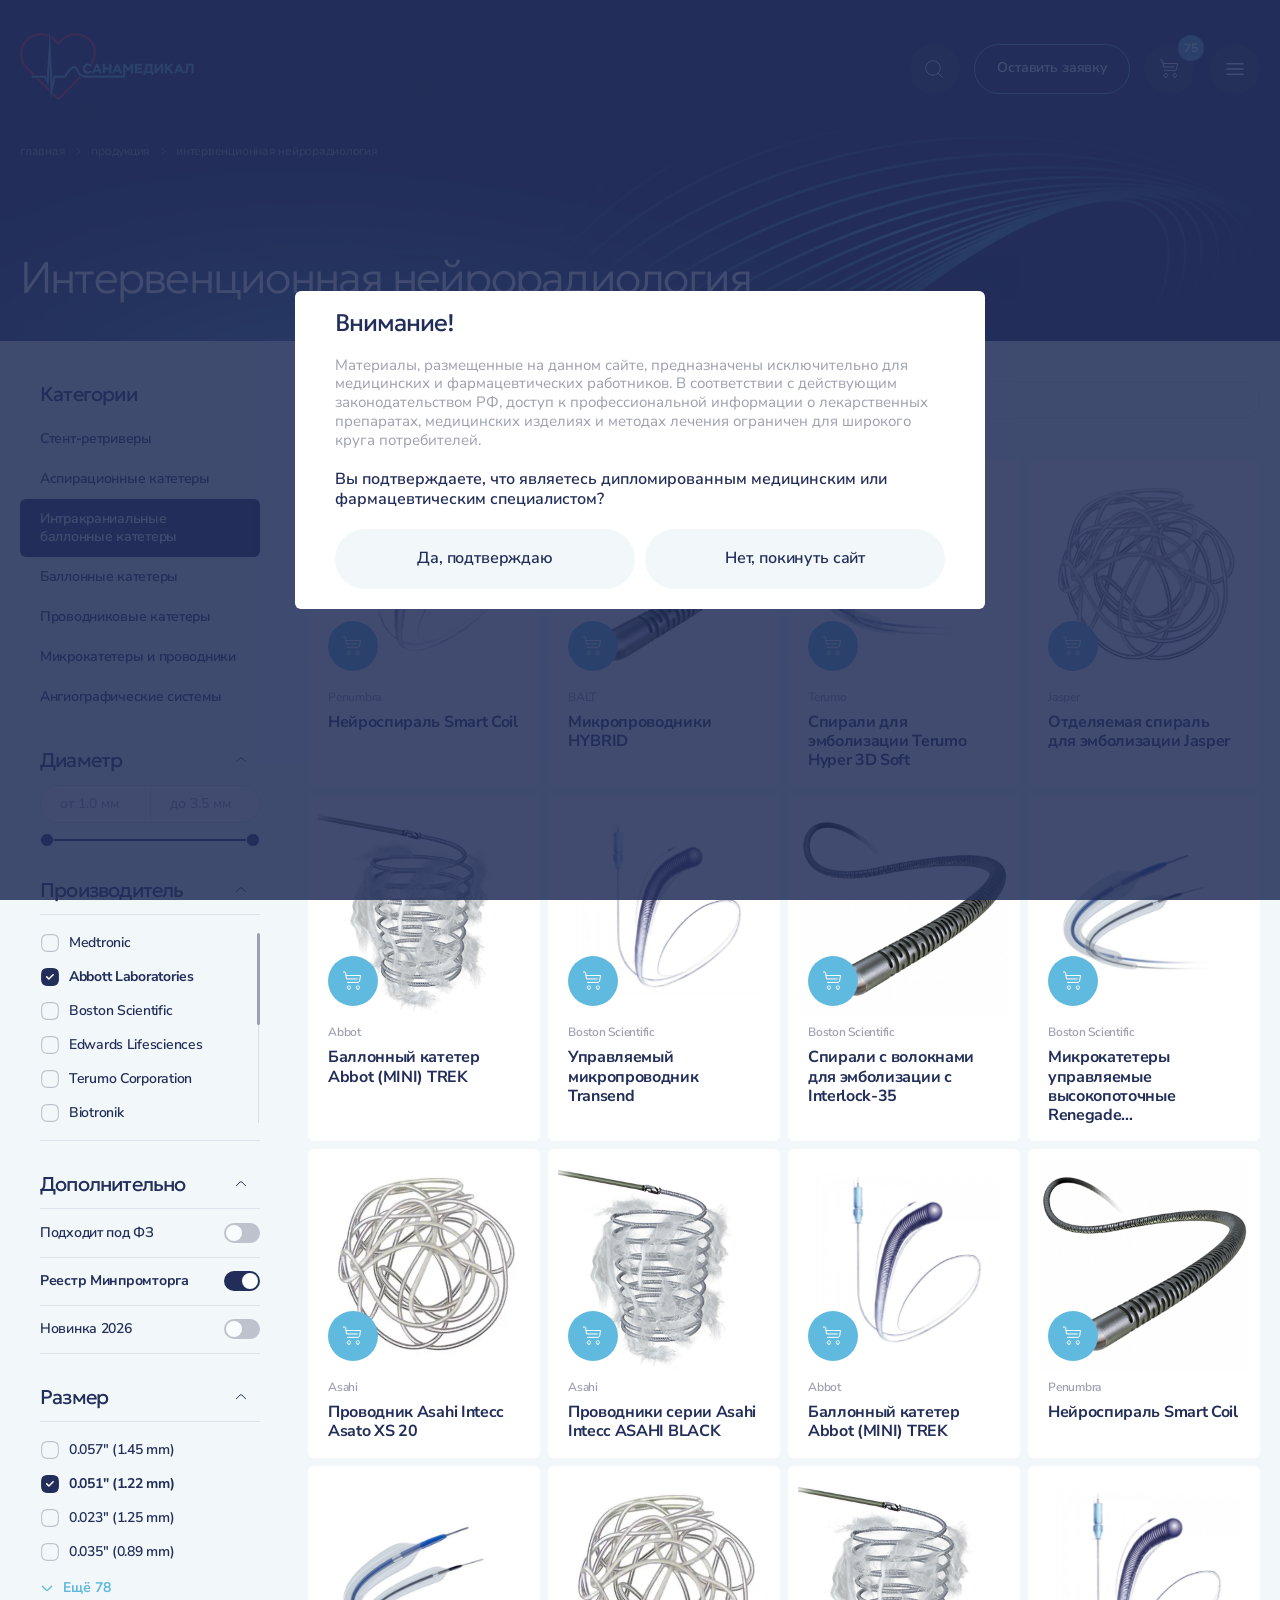
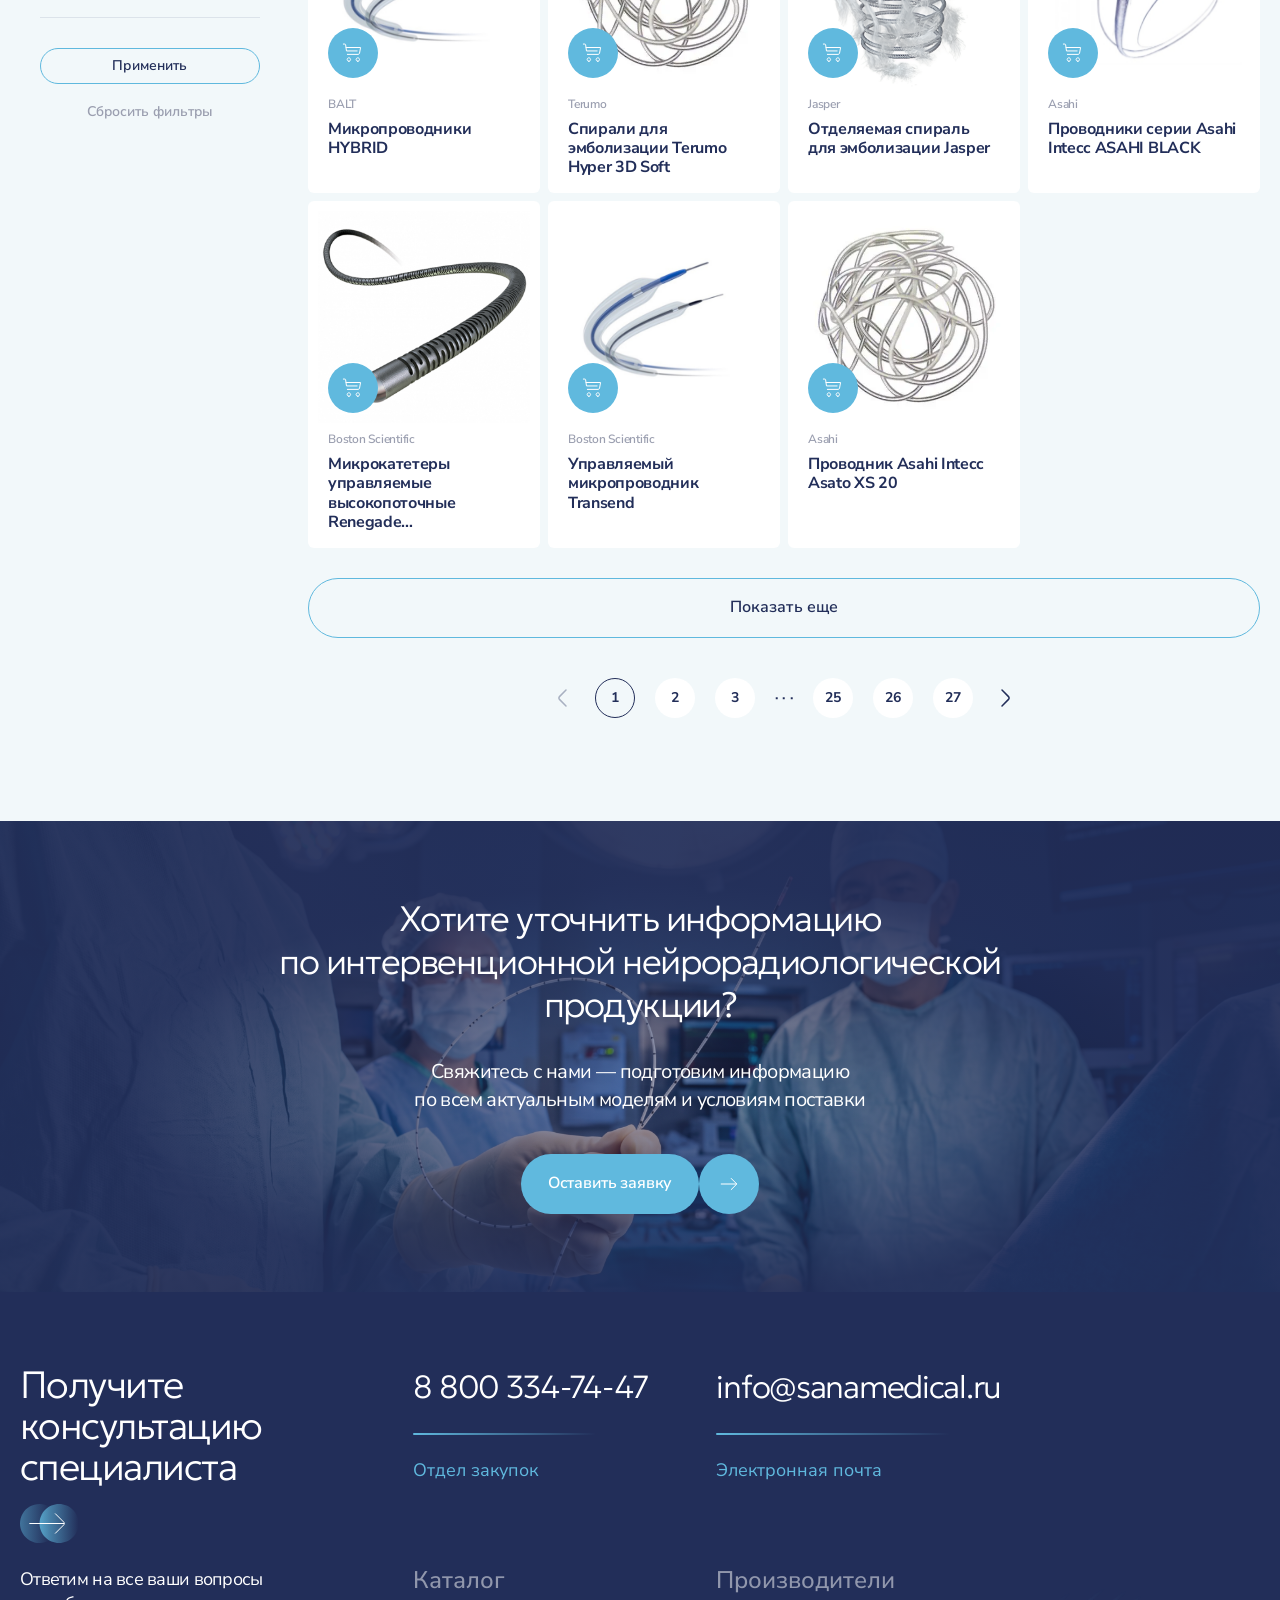
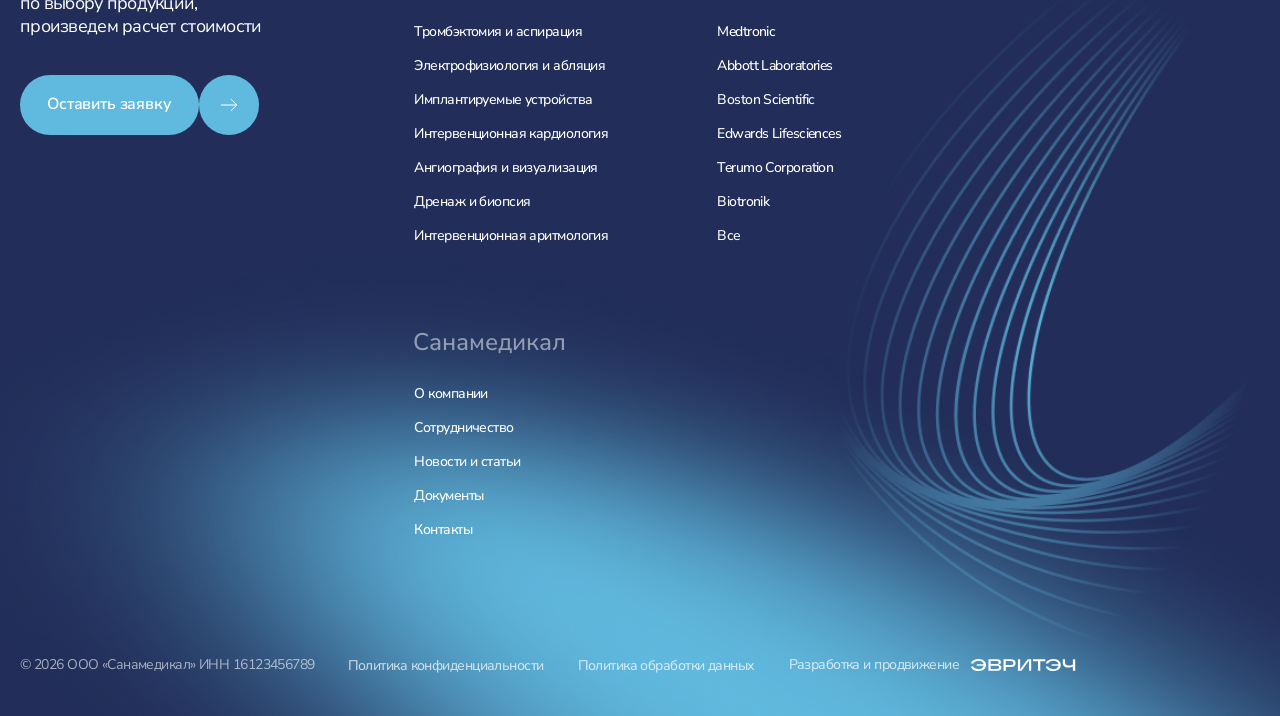
==== commit 4dd39e79: "cart + news pages" ====
--- a/catalog-category.html
+++ b/catalog-category.html
@@ -41,7 +41,7 @@
 
                     <button type="button" class="btn btn--secondary js-request-btn">Оставить заявку</button>
 
-                    <a href="/cart/" class="header-actions__cart flex">
+                    <a href="#" class="header-actions__cart flex" id="cart-open-btn" aria-haspopup="dialog" aria-controls="cart-panel">
                         <button class="btn btn--neutral">Корзина</button>
                         <button class="btn btn--neutral btn--round">
                             <svg class="btn__icon" width="22" height="22" viewBox="0 0 22 22" fill="none" xmlns="http://www.w3.org/2000/svg">
@@ -51,7 +51,7 @@
                                 <path d="M5.375 12.375H16.165C16.487 12.375 16.7988 12.262 17.046 12.0557C17.2932 11.8493 17.4602 11.5628 17.5178 11.246L18.5625 5.5H4.125" stroke="white" stroke-linecap="round" stroke-linejoin="round" />
                             </svg>
                         </button>
-                        <span class="header-actions__count" aria-label="Товаров в корзине: 59">59</span>
+                        <span class="header-actions__count" id="cart-count" aria-label="Товаров в корзине: 75">75</span>
                     </a>
 
                     <button class="btn btn--neutral btn--round" id="burger-btn" aria-expanded="false" aria-controls="mobile-menu" aria-label="Открыть меню">
@@ -67,6 +67,229 @@
     </header>
 
     <div class="mobile-menu-overlay" id="mobile-menu-overlay"></div>
+    <div class="cart-panel" id="cart-panel" data-cart-view="items" role="dialog" aria-modal="true" aria-label="Корзина">
+        <div class="cart-panel__view cart-panel__view--empty" data-cart-view-panel="empty">
+            <div class="cart-panel__bar">
+                <h2 class="h2 cart-panel__empty-title">В вашей корзине <br>пока ничего нет</h2>
+                <button type="button" class="btn btn--neutral btn--round cart-panel__close js-close-cart" aria-label="Закрыть">
+                    <svg class="btn__icon" width="28" height="28" viewBox="0 0 28 28" fill="none" xmlns="http://www.w3.org/2000/svg">
+                        <path d="M21.875 6.125L6.125 21.875" stroke="#222E59" stroke-linecap="round" stroke-linejoin="round" />
+                        <path d="M21.875 21.875L6.125 6.125" stroke="#222E59" stroke-linecap="round" stroke-linejoin="round" />
+                    </svg>
+                </button>
+            </div>
+
+            <img class="cart-panel__dec" src="local/templates/sanamedikal/images/cart/cartDec.png" alt="" aria-hidden="true">
+
+            <div class="cart-panel__empty">
+                <p class="cart-panel__empty-text">Добавьте одну или несколько позиций, чтобы перейти к оформлению заказа</p>
+
+                <div class="btn-group">
+                    <a href="/catalog/" class="btn btn--primary btn--xl">Перейти в каталог</a>
+                    <a href="/catalog/" class="btn btn--primary btn--round btn--xl" aria-label="Перейти в каталог">
+                        <svg class="btn__icon" width="22" height="22" aria-hidden="true"><use href="#icon-arrow"></use></svg>
+                    </a>
+                </div>
+            </div>
+        </div>
+
+        <div class="cart-panel__view cart-panel__view--items" data-cart-view-panel="items">
+            <div class="cart-panel__header">
+                <h2 class="cart-panel__title">Корзина · <span data-cart-count>75</span></h2>
+                <div class="cart-panel__header-actions">
+                    <button type="button" class="btn btn--link cart-panel__clear" data-cart-clear>
+                        Очистить корзину
+                        <svg width="16" height="16" viewBox="0 0 16 16" fill="none" xmlns="http://www.w3.org/2000/svg">
+                            <path d="M14 3.98667C11.78 3.76667 9.54667 3.65334 7.32 3.65334C6 3.65334 4.68 3.72 3.36 3.85334L2 3.98667" stroke="#9B9FB0" stroke-linecap="round" stroke-linejoin="round" />
+                            <path d="M5.66663 3.31334L5.81329 2.44C5.91996 1.80667 5.99996 1.33334 7.12663 1.33334H8.87329C9.99996 1.33334 10.0866 1.83334 10.1866 2.44667L10.3333 3.31334" stroke="#9B9FB0" stroke-linecap="round" stroke-linejoin="round" />
+                            <path d="M12.5667 6.09333L12.1334 12.8067C12.06 13.8533 12 14.6667 10.14 14.6667H5.86002C4.00002 14.6667 3.94002 13.8533 3.86668 12.8067L3.43335 6.09333" stroke="#9B9FB0" stroke-linecap="round" stroke-linejoin="round" />
+                            <path d="M6.88672 11H9.10672" stroke="#9B9FB0" stroke-linecap="round" stroke-linejoin="round" />
+                            <path d="M6.33337 8.33334H9.66671" stroke="#9B9FB0" stroke-linecap="round" stroke-linejoin="round" />
+                        </svg>
+                    </button>
+                    <button type="button" class="btn btn--neutral btn--round cart-panel__close js-close-cart" aria-label="Закрыть">
+                        <svg class="btn__icon" width="28" height="28" viewBox="0 0 28 28" fill="none" xmlns="http://www.w3.org/2000/svg">
+                            <path d="M21.875 6.125L6.125 21.875" stroke="#222E59" stroke-linecap="round" stroke-linejoin="round" />
+                            <path d="M21.875 21.875L6.125 6.125" stroke="#222E59" stroke-linecap="round" stroke-linejoin="round" />
+                        </svg>
+                    </button>
+                </div>
+            </div>
+
+            <div class="cart-panel__body">
+                <ul class="cart-list" data-cart-list>
+                <li class="cart-item" data-cart-item data-qty="30">
+                    <img class="cart-item__media" src="local/templates/sanamedikal/images/catalog/catalogItem3.png" alt="Спирали для эмболизации Terumo Hyper 3D Soft">
+                    <div class="cart-item__body">
+                        <p class="cart-item__brand">Terumo</p>
+                        <p class="cart-item__title">Спирали для эмболизации Terumo Hyper 3D Soft</p>
+                        <span class="cart-item__model">Model: Transend™ - <span class="cart-item__model-code">M001468010</span></span>
+                    </div>
+                    <div class="cart-item__qty">
+                        <button type="button" class="cart-item__qty-btn cart-item__qty-btn--minus" data-qty-minus aria-label="Уменьшить количество"><svg width="18" height="18" viewBox="0 0 18 18" fill="none" xmlns="http://www.w3.org/2000/svg"><path d="M2.8125 9H15.1875" stroke="currentColor" stroke-linecap="round" stroke-linejoin="round" /></svg></button>
+                        <span class="cart-item__qty-value" data-qty-value>30 шт</span>
+                        <button type="button" class="cart-item__qty-btn cart-item__qty-btn--plus" data-qty-plus aria-label="Увеличить количество"><svg width="18" height="18" viewBox="0 0 18 18" fill="none" xmlns="http://www.w3.org/2000/svg"><path d="M2.8125 9H15.1875" stroke="currentColor" stroke-linecap="round" stroke-linejoin="round" /><path d="M9 2.8125V15.1875" stroke="currentColor" stroke-linecap="round" stroke-linejoin="round" /></svg></button>
+                    </div>
+                    <button type="button" class="cart-item__remove" data-cart-remove aria-label="Удалить товар">
+                        <svg width="22" height="22" viewBox="0 0 22 22" fill="none" xmlns="http://www.w3.org/2000/svg">
+                            <path d="M17.1875 4.8125L4.8125 17.1875" stroke="#9B9FB0" stroke-linecap="round" stroke-linejoin="round" />
+                            <path d="M17.1875 17.1875L4.8125 4.8125" stroke="#9B9FB0" stroke-linecap="round" stroke-linejoin="round" />
+                        </svg>
+                    </button>
+                </li>
+                <li class="cart-item" data-cart-item data-qty="14">
+                    <img class="cart-item__media" src="local/templates/sanamedikal/images/catalog/catalogItem2.png" alt="Микрокатетеры управляемые высокопоточные Renegade Hi Flo и Renegade">
+                    <div class="cart-item__body">
+                        <p class="cart-item__brand">Boston Scientific</p>
+                        <p class="cart-item__title">Микрокатетеры управляемые высокопоточные Renegade Hi Flo и Renegade</p>
+                        <span class="cart-item__model">Model: Renegade - <span class="cart-item__model-code">L438899042</span></span>
+                    </div>
+                    <div class="cart-item__qty">
+                        <button type="button" class="cart-item__qty-btn cart-item__qty-btn--minus" data-qty-minus aria-label="Уменьшить количество"><svg width="18" height="18" viewBox="0 0 18 18" fill="none" xmlns="http://www.w3.org/2000/svg"><path d="M2.8125 9H15.1875" stroke="currentColor" stroke-linecap="round" stroke-linejoin="round" /></svg></button>
+                        <span class="cart-item__qty-value" data-qty-value>14 шт</span>
+                        <button type="button" class="cart-item__qty-btn cart-item__qty-btn--plus" data-qty-plus aria-label="Увеличить количество"><svg width="18" height="18" viewBox="0 0 18 18" fill="none" xmlns="http://www.w3.org/2000/svg"><path d="M2.8125 9H15.1875" stroke="currentColor" stroke-linecap="round" stroke-linejoin="round" /><path d="M9 2.8125V15.1875" stroke="currentColor" stroke-linecap="round" stroke-linejoin="round" /></svg></button>
+                    </div>
+                    <button type="button" class="cart-item__remove" data-cart-remove aria-label="Удалить товар">
+                        <svg width="22" height="22" viewBox="0 0 22 22" fill="none" xmlns="http://www.w3.org/2000/svg">
+                            <path d="M17.1875 4.8125L4.8125 17.1875" stroke="#9B9FB0" stroke-linecap="round" stroke-linejoin="round" />
+                            <path d="M17.1875 17.1875L4.8125 4.8125" stroke="#9B9FB0" stroke-linecap="round" stroke-linejoin="round" />
+                        </svg>
+                    </button>
+                </li>
+                <li class="cart-item cart-item--locked" data-cart-item data-qty="1">
+                    <img class="cart-item__media" src="local/templates/sanamedikal/images/catalog/catalogItem4.png" alt="Баллонный катетер Abbot (MINI) TREK">
+                    <div class="cart-item__body">
+                        <p class="cart-item__brand">Abbot</p>
+                        <p class="cart-item__title">Баллонный катетер Abbot (MINI) TREK</p>
+                        <span class="cart-item__model">Модификацию уточним при подготовке КП</span>
+                    </div>
+                    <div class="cart-item__qty">
+                        <button type="button" class="cart-item__qty-btn cart-item__qty-btn--minus" data-qty-minus aria-label="Уменьшить количество" disabled><svg width="18" height="18" viewBox="0 0 18 18" fill="none" xmlns="http://www.w3.org/2000/svg"><path d="M2.8125 9H15.1875" stroke="currentColor" stroke-linecap="round" stroke-linejoin="round" /></svg></button>
+                        <span class="cart-item__qty-value" data-qty-value>1 шт</span>
+                        <button type="button" class="cart-item__qty-btn cart-item__qty-btn--plus" data-qty-plus aria-label="Увеличить количество" disabled><svg width="18" height="18" viewBox="0 0 18 18" fill="none" xmlns="http://www.w3.org/2000/svg"><path d="M2.8125 9H15.1875" stroke="currentColor" stroke-linecap="round" stroke-linejoin="round" /><path d="M9 2.8125V15.1875" stroke="currentColor" stroke-linecap="round" stroke-linejoin="round" /></svg></button>
+                    </div>
+                    <button type="button" class="cart-item__remove" data-cart-remove aria-label="Удалить товар">
+                        <svg width="22" height="22" viewBox="0 0 22 22" fill="none" xmlns="http://www.w3.org/2000/svg">
+                            <path d="M17.1875 4.8125L4.8125 17.1875" stroke="#9B9FB0" stroke-linecap="round" stroke-linejoin="round" />
+                            <path d="M17.1875 17.1875L4.8125 4.8125" stroke="#9B9FB0" stroke-linecap="round" stroke-linejoin="round" />
+                        </svg>
+                    </button>
+                </li>
+                <li class="cart-item" data-cart-item data-qty="30">
+                    <img class="cart-item__media" src="local/templates/sanamedikal/images/catalog/catalogItem1.png" alt="Спирали с волокнами для эмболизации с Interlock-35">
+                    <div class="cart-item__body">
+                        <p class="cart-item__brand">Boston Scientific</p>
+                        <p class="cart-item__title">Спирали с волокнами для эмболизации с Interlock-35</p>
+                        <span class="cart-item__model">Model: Transend™ - <span class="cart-item__model-code">M001468010</span></span>
+                    </div>
+                    <div class="cart-item__qty">
+                        <button type="button" class="cart-item__qty-btn cart-item__qty-btn--minus" data-qty-minus aria-label="Уменьшить количество"><svg width="18" height="18" viewBox="0 0 18 18" fill="none" xmlns="http://www.w3.org/2000/svg"><path d="M2.8125 9H15.1875" stroke="currentColor" stroke-linecap="round" stroke-linejoin="round" /></svg></button>
+                        <span class="cart-item__qty-value" data-qty-value>30 шт</span>
+                        <button type="button" class="cart-item__qty-btn cart-item__qty-btn--plus" data-qty-plus aria-label="Увеличить количество"><svg width="18" height="18" viewBox="0 0 18 18" fill="none" xmlns="http://www.w3.org/2000/svg"><path d="M2.8125 9H15.1875" stroke="currentColor" stroke-linecap="round" stroke-linejoin="round" /><path d="M9 2.8125V15.1875" stroke="currentColor" stroke-linecap="round" stroke-linejoin="round" /></svg></button>
+                    </div>
+                    <button type="button" class="cart-item__remove" data-cart-remove aria-label="Удалить товар">
+                        <svg width="22" height="22" viewBox="0 0 22 22" fill="none" xmlns="http://www.w3.org/2000/svg">
+                            <path d="M17.1875 4.8125L4.8125 17.1875" stroke="#9B9FB0" stroke-linecap="round" stroke-linejoin="round" />
+                            <path d="M17.1875 17.1875L4.8125 4.8125" stroke="#9B9FB0" stroke-linecap="round" stroke-linejoin="round" />
+                        </svg>
+                    </button>
+                </li>
+            </ul>
+
+            </div>
+
+            <div class="cart-panel__footer">
+                <button type="button" class="btn btn--primary cart-panel__submit" data-cart-checkout>Оформить заказ</button>
+            </div>
+        </div>
+
+        <div class="cart-panel__view cart-panel__view--checkout" data-cart-view-panel="checkout">
+            <div class="cart-panel__header">
+                <h2 class="cart-panel__title">Оформить заказ</h2>
+                <button type="button" class="btn btn--neutral btn--round cart-panel__close js-close-cart" aria-label="Закрыть">
+                    <svg class="btn__icon" width="28" height="28" viewBox="0 0 28 28" fill="none" xmlns="http://www.w3.org/2000/svg">
+                        <path d="M21.875 6.125L6.125 21.875" stroke="#222E59" stroke-linecap="round" stroke-linejoin="round" />
+                        <path d="M21.875 21.875L6.125 6.125" stroke="#222E59" stroke-linecap="round" stroke-linejoin="round" />
+                    </svg>
+                </button>
+            </div>
+
+            <div class="cart-panel__body">
+
+                <div class="tabs" role="tablist">
+                <button type="button" class="tabs__item is-active" role="tab" aria-selected="true" data-tab="price">Запрос цены</button>
+                <button type="button" class="tabs__item" role="tab" aria-selected="false" data-tab="stock">Запрос наличия</button>
+                <button type="button" class="tabs__item" role="tab" aria-selected="false" data-tab="offer">Запросить КП</button>
+            </div>
+
+            <form class="modal__form cart-panel__form js-validate-form" id="cart-checkout-form" novalidate>
+                <div class="modal__row">
+                    <div class="field">
+                        <label class="field__label" for="cart-org">Название организации</label>
+                        <input type="text" class="input" id="cart-org" name="org" placeholder="ООО..." required>
+                        <span class="field__line"></span>
+                    </div>
+
+                    <div class="field">
+                        <label class="field__label" for="cart-inn">ИНН организации</label>
+                        <input type="text" class="input" id="cart-inn" name="inn" inputmode="numeric" placeholder="4392004106" required data-validate="inn">
+                        <span class="field__line"></span>
+                    </div>
+                </div>
+
+                <div class="field">
+                    <label class="field__label" for="cart-name">ФИО контактного лица</label>
+                    <input type="text" class="input" id="cart-name" name="name" autocomplete="name" placeholder="Иванов Иван Иванович" required data-validate="name">
+                    <span class="field__line"></span>
+                </div>
+
+                <div class="field">
+                    <label class="field__label" for="cart-hospital">Название ЛПУ и города</label>
+                    <input type="text" class="input" id="cart-hospital" name="hospital" placeholder="ГБУЗ «Морозовская ДГКБ ДЗМ», Москва" required>
+                    <span class="field__line"></span>
+                </div>
+
+                <div class="modal__row">
+                    <div class="field">
+                        <label class="field__label" for="cart-phone">Номер телефона</label>
+                        <input type="tel" class="input" id="cart-phone" name="phone" autocomplete="tel" placeholder="+7" required data-validate="phone">
+                        <span class="field__line"></span>
+                    </div>
+
+                    <div class="field">
+                        <label class="field__label" for="cart-email">Электронная почта</label>
+                        <input type="email" class="input" id="cart-email" name="email" autocomplete="email" placeholder="company@mail.ru" required data-validate="email">
+                        <span class="field__line"></span>
+                    </div>
+                </div>
+
+                <div class="field">
+                    <label class="field__label" for="cart-comment">Ваш комментарий</label>
+                    <input type="text" class="input" id="cart-comment" name="comment" placeholder="Необходимо...">
+                    <span class="field__line"></span>
+                </div>
+
+                <div class="checkbox-row">
+                    <input type="checkbox" class="checkbox" id="cart-agree" name="agree" required>
+                    <label class="checkbox-label" for="cart-agree">
+                        <svg width="18" height="18" viewBox="0 0 18 18" fill="none" xmlns="http://www.w3.org/2000/svg">
+                            <path d="M6.75 16.5H11.25C15 16.5 16.5 15 16.5 11.25V6.75C16.5 3 15 1.5 11.25 1.5H6.75C3 1.5 1.5 3 1.5 6.75V11.25C1.5 15 3 16.5 6.75 16.5Z" fill="#222E59" />
+                            <path d="M6.75 16.5H11.25C15 16.5 16.5 15 16.5 11.25V6.75C16.5 3 15 1.5 11.25 1.5H6.75C3 1.5 1.5 3 1.5 6.75V11.25C1.5 15 3 16.5 6.75 16.5Z" stroke="#9B9FB0" stroke-linecap="round" stroke-linejoin="round" />
+                        </svg>
+                        <svg width="8" height="6" viewBox="0 0 8 6" fill="none" xmlns="http://www.w3.org/2000/svg">
+                            <path d="M0.75 2.8725L2.8725 4.995L7.125 0.75" stroke="white" stroke-width="1.5" stroke-linecap="round" stroke-linejoin="round" />
+                        </svg>
+                    </label>
+                    <div class="checkbox-text">Принимаю <a href="/policy/">условия обработки</a> персональных данных</div>
+                </div>
+            </form>
+            </div>
+
+            <div class="cart-panel__footer">
+                <button type="submit" form="cart-checkout-form" class="btn btn--primary cart-panel__submit">Оформить заказ</button>
+            </div>
+        </div>
+    </div>
 
     <div class="mobile-menu" id="mobile-menu" role="dialog" aria-modal="true" aria-label="Меню">
         <div class="mobile-menu__header">
@@ -606,12 +829,18 @@
                     <div class="catalog-list__content">
                         <div class="catalog-list__toolbar">
                             <button type="button" class="btn btn--neutral catalog-filters-trigger" id="catalog-filters-btn" aria-expanded="false" aria-controls="catalog-filters">
-                                <svg width="20" height="20" viewBox="0 0 22 22" fill="none" aria-hidden="true">
-                                    <path d="M3 6h16M6.5 11h9M9.5 16h3" stroke="currentColor" stroke-width="1.6" stroke-linecap="round" />
+                                <svg width="22" height="22" viewBox="0 0 22 22" fill="none" xmlns="http://www.w3.org/2000/svg">
+                                    <path d="M22 6.5H16" stroke="#292D32" stroke-width="1.5" stroke-miterlimit="10" stroke-linecap="round" stroke-linejoin="round"/>
+                                    <path d="M6 6.5H2" stroke="#292D32" stroke-width="1.5" stroke-miterlimit="10" stroke-linecap="round" stroke-linejoin="round"/>
+                                    <path d="M10 10C11.933 10 13.5 8.433 13.5 6.5C13.5 4.567 11.933 3 10 3C8.067 3 6.5 4.567 6.5 6.5C6.5 8.433 8.067 10 10 10Z" stroke="#292D32" stroke-width="1.5" stroke-miterlimit="10" stroke-linecap="round" stroke-linejoin="round"/>
+                                    <path d="M22 17.5H18" stroke="#292D32" stroke-width="1.5" stroke-miterlimit="10" stroke-linecap="round" stroke-linejoin="round"/>
+                                    <path d="M8 17.5H2" stroke="#292D32" stroke-width="1.5" stroke-miterlimit="10" stroke-linecap="round" stroke-linejoin="round"/>
+                                    <path d="M14 21C15.933 21 17.5 19.433 17.5 17.5C17.5 15.567 15.933 14 14 14C12.067 14 10.5 15.567 10.5 17.5C10.5 19.433 12.067 21 14 21Z" stroke="#292D32" stroke-width="1.5" stroke-miterlimit="10" stroke-linecap="round" stroke-linejoin="round"/>
                                 </svg>
                                 Фильтры
                             </button>
 
+                            <!-- 
                             <div class="select catalog-list__sort">
                                 <div class="select__selected" role="button" tabindex="0" aria-haspopup="listbox" aria-expanded="false">
                                     <span class="select__value">Рекомендации</span>
@@ -622,11 +851,10 @@
 
                                 <ul class="select__dropdown" role="listbox">
                                     <li class="select__option is-selected" role="option" aria-selected="true" data-value="recommended">Рекомендации</li>
-                                    <li class="select__option" role="option" aria-selected="false" data-value="price-asc">Сначала дешевле</li>
-                                    <li class="select__option" role="option" aria-selected="false" data-value="price-desc">Сначала дороже</li>
                                     <li class="select__option" role="option" aria-selected="false" data-value="new">Сначала новинки</li>
                                 </ul>
                             </div>
+                            -->
 
                             <div class="docs-search catalog-quicksearch">
                                 <svg class="docs-search__icon" width="22" height="22" viewBox="0 0 22 22" fill="none" aria-hidden="true">
--- a/local/templates/sanamedikal/css/main.css
+++ b/local/templates/sanamedikal/css/main.css
@@ -4011,7 +4011,8 @@
     }
 }
 
-.docs .pagination{
+.docs .pagination,
+.news-page .pagination{
     display: flex;
     flex-wrap: wrap;
     align-items: center;
@@ -4583,7 +4584,8 @@
         line-height: 1.3;
     }
 
-.docs .pagination{
+.docs .pagination,
+.news-page .pagination{
         gap: 8px;
         margin-top: 28px;
     }
@@ -5506,9 +5508,17 @@
 
     .catalog-filters-trigger{
         display: inline-flex;
-        height: 38px;
-        padding: 0 16px;
-        align-items: center;
+        padding: 10px 16px;
+        background: var(--white);
+        width: 100%;
+        height: 42px;
+        border: 1px solid #E5E7F0;
+    }
+
+    .catalog-filters-trigger svg{
+        width: 18px;
+        height: 18px;
+        transform: translateY(-2px);
     }
 
     .catalog-filters{
@@ -5597,9 +5607,9 @@
     }
 }
 
-@media(max-width: 480px){
-    .product-grid{
-        grid-template-columns: minmax(0, 1fr);
+@media(max-width:480px){
+    .product-card__cart.btn {
+        display: none;
     }
 }
 
@@ -6108,4 +6118,808 @@
 .page-company .news-section{
     padding-bottom: var(--section-gap);
     padding-top: clamp(56px, 5.747vw, 100px);
-}+}
+/* ========================
+   КОРЗИНА
+======================== */
+.cart-panel{
+    position: fixed;
+    z-index: 93;
+    top: 0;
+    right: 0;
+    bottom: 0;
+    display: flex;
+    flex-direction: column;
+    width: 49.541%;
+    background: var(--white);
+    box-shadow: 0 14px 44px rgba(34, 46, 89, 0.3);
+    opacity: 0;
+    visibility: hidden;
+    transform: translateX(100%);
+    transition: opacity .3s ease, visibility .3s ease, transform .3s ease;
+}
+
+.cart-panel.is-open{
+    opacity: 1;
+    visibility: visible;
+    transform: translateX(0);
+}
+
+.cart-panel__bar{
+    display: flex;
+    justify-content: space-between;
+    gap: 20px;
+    flex-shrink: 0;
+    position: relative;
+    z-index: 1;
+}
+
+.cart-panel__view{
+    display: none;
+    flex-direction: column;
+    height: 100%;
+    min-height: 0;
+}
+
+.cart-panel[data-cart-view="empty"] [data-cart-view-panel="empty"],
+.cart-panel[data-cart-view="items"] [data-cart-view-panel="items"],
+.cart-panel[data-cart-view="checkout"] [data-cart-view-panel="checkout"]{
+    display: flex;
+}
+
+/* прокручивается только содержимое между шапкой и подвалом — сами они всегда на виду, как в остальных модалках */
+.cart-panel__body{
+    min-height: 0;
+    padding: 0 70px;
+    overflow-y: auto;
+    scrollbar-width: thin;
+    scrollbar-color: var(--border) transparent;
+}
+
+/* --- пустая корзина --- */
+.cart-panel__view--empty{
+    position: relative;
+    justify-content: flex-start;
+    overflow: hidden;
+    padding: 52px 70px;
+}
+
+.cart-panel__dec{
+    position: absolute;
+    top: 0;
+    right: 0;
+    width: 364px;
+    height: 364px;
+    height: auto;
+    pointer-events: none;
+    z-index: 0;
+}
+
+.cart-panel__empty{
+    position: relative;
+    z-index: 1;
+    max-width: 420px;
+}
+
+.cart-panel__empty-title{
+    margin-bottom: 0;
+    line-height: 1.125;
+}
+
+.cart-panel__bar + .cart-panel__dec + .cart-panel__empty{
+    margin-top: 34px;
+}
+
+.cart-panel__empty-text{
+    max-width: 20em;
+    color: var(--text-primary);
+    font-weight: 500;
+    font-size: 20px;
+    line-height: 140%;
+    letter-spacing: -0.03em;
+}
+
+.cart-panel__empty .btn-group{
+    margin-top: 48px;
+}
+
+/* --- список товаров / оформление: общая шапка --- */
+.cart-panel__header{
+    display: flex;
+    align-items: center;
+    justify-content: space-between;
+    gap: 20px;
+    flex-shrink: 0;
+    padding: 52px 70px 0;
+    margin-bottom: 52px;
+}
+
+.cart-panel__title{
+    font-family: var(--font-heading);
+    font-weight: 300;
+    font-size: 38px;
+    line-height: 1;
+    letter-spacing: -0.04em;
+    color: var(--text-primary);
+}
+
+.cart-panel__header-actions{
+    display: flex;
+    align-items: center;
+    gap: 40px;
+    flex-shrink: 0;
+}
+
+.cart-panel__clear{
+    flex-shrink: 0;
+    color: var(--text-tertiary);
+    font-size: 12px;
+    line-height: 16px;
+    gap: 6px;
+}
+
+@media (any-hover: hover){
+    .cart-panel__clear:hover{
+        color: var(--text-primary);
+    }
+
+    .cart-panel__clear:hover svg path{
+        stroke: var(--accent);
+    }
+}
+
+/* --- список товаров --- */
+.cart-list{
+    display: flex;
+    flex-direction: column;
+    border-top: 1px solid #e5e7f0;
+}
+
+.cart-item{
+    display: flex;
+    align-items: center;
+    gap: 10px;
+    padding: 10px 0;
+    border-bottom: 1px solid #e5e7f0;
+}
+
+.cart-item__media{
+    flex-shrink: 0;
+    width: 110px;
+    height: 110px;
+    object-fit: contain;
+    margin: 5px 0 5px 5px;
+}
+
+.cart-item__body{
+    flex: 1;
+    min-width: 0;
+}
+
+.cart-item__brand{
+    font-size: var(--fs-caption);
+    font-weight: 600;
+    color: var(--text-tertiary);
+    line-height: 12px;
+}
+
+.cart-item__title{
+    margin-top: 4px;
+    font-size: var(--fs-body-m);
+    line-height: 19px;
+    font-weight: 700;
+    letter-spacing: -0.02em;
+    color: var(--text-primary);
+}
+
+.cart-item__model{
+    display: inline-flex;
+    margin-top: 12px;
+    padding: 2.5px 10px 5.5px;
+    border: 1px solid transparent;
+    border-radius: var(--radius-full);
+    background: var(--bg-secondary);
+    font-size: 12px;
+    line-height: 14px;
+    font-weight: 600;
+    color: var(--text-primary);
+}
+
+.cart-item__model-code{
+    font-weight: 700;
+}
+
+.cart-item--locked .cart-item__model{
+    background: var(--white);
+    border-color: var(--accent);
+}
+
+.cart-item__qty{
+    display: flex;
+    align-items: center;
+    flex-shrink: 0;
+    gap: 2px;
+    padding: 4px;
+    margin-right: 6px;
+    border: 1px solid var(--border);
+    border-radius: var(--radius-full);
+}
+
+.cart-item__qty-btn{
+    display: flex;
+    align-items: center;
+    justify-content: center;
+    width: 28px;
+    height: 28px;
+    border-radius: 50%;
+    background: var(--bg-secondary);
+    color: var(--text-tertiary);
+    font-size: 16px;
+    line-height: 1;
+    cursor: pointer;
+    transition: border-color .2s ease, color .2s ease, background .2s ease;
+}
+
+@media (any-hover: hover){
+    .cart-item__qty-btn--minus:hover:not(:disabled){
+        border-color: var(--accent);
+        color: var(--accent);
+    }
+}
+
+.cart-item__qty-btn--plus{
+    border-color: var(--accent);
+    background: var(--accent);
+    color: var(--white);
+}
+
+@media (any-hover: hover){
+    .cart-item__qty-btn--plus:hover:not(:disabled){
+        border-color: var(--accent-hover);
+        background: var(--accent-hover);
+    }
+}
+
+.cart-item__qty-btn:disabled{
+    background: var(--bg-secondary);
+    border-color: var(--bg-secondary);
+    color: var(--text-tertiary);
+    cursor: not-allowed;
+}
+
+.cart-item__qty-value{
+    min-width: 64px;
+    text-align: center;
+    font-size: var(--fs-body-s);
+    line-height: 17px;
+    font-weight: 600;
+    color: var(--text-primary);
+}
+
+.cart-item--locked .cart-item__qty-value{
+    color: var(--text-tertiary);
+}
+
+.cart-item__remove{
+    flex-shrink: 0;
+    display: flex;
+    width: 22px;
+    height: 22px;
+    background: none;
+    border: none;
+    padding: 0;
+    color: inherit;
+    cursor: pointer;
+}
+
+@media (any-hover: hover){
+    .cart-item__remove:hover svg path{
+        stroke: var(--text-primary);
+    }
+}
+
+.cart-panel__footer{
+    flex-shrink: 0;
+    padding: 0 70px 52px;
+    margin-top: 50px;
+}
+
+.cart-panel__submit{
+    width: 100%;
+}
+
+.cart-panel__body .tabs {
+    gap: 1px;
+    background: var(--white);
+}
+
+.cart-panel__body .tabs__item:not(.is-active) {
+    background: var(--control);
+}
+
+@media(any-hover: hover){
+    .cart-panel__body .tabs__item:hover:not(.is-active) {
+        background: var(--control-hover);
+    }
+}
+
+/* --- оформление заказа --- */
+.cart-panel__view--checkout .cart-panel__header{
+    margin-bottom: 52px;
+}
+
+.cart-panel__view--checkout .cart-panel__footer{
+    margin-top: 30px;
+}
+
+@media(max-width:1560px){
+    .cart-panel__header{
+        padding: 40px 40px 0;
+        margin-bottom: 30px;
+    }
+
+    .cart-panel__view--empty{
+        padding: 40px;
+    }
+
+    .cart-panel{
+        width: 50%;
+        min-width: 700px;
+    }
+
+    .cart-panel__body{
+        padding: 0 40px;
+    }
+
+    .cart-panel__footer{
+        padding: 0 40px 40px;
+        margin-top: 30px;
+    }
+
+    .cart-panel__bar + .cart-panel__dec + .cart-panel__empty {
+        margin-top: 20px;
+    }
+
+    .cart-panel__empty .btn-group {
+        margin-top: 30px;
+    }
+}
+
+@media(max-width: 991px){
+    .cart-panel{
+        top: auto;
+        left: 0;
+        right: 0;
+        bottom: 0;
+        width: 100%;
+        max-width: 100%;
+        max-height: calc(100dvh - 52px);
+        border-radius: 24px 24px 0 0;
+        box-shadow: none;
+        transform: translateY(100%);
+    }
+
+    .cart-panel.is-open{
+        transform: translateY(0);
+    }
+
+    .cart-panel__header{
+        padding: 20px 16px 0;
+        margin-bottom: 24px;
+    }
+
+    .cart-panel__body{
+        flex: 1;
+        padding: 0 16px;
+    }
+
+    .cart-panel__footer{
+        padding: 0 16px 20px;
+    }
+
+    .cart-panel__view--empty{
+        padding: 20px 16px 30px;
+    }
+
+    .cart-panel__view--checkout .cart-panel__header{
+        margin-bottom: 24px;
+    }
+
+    .cart-panel__title, .cart-panel__empty-title{
+        font-size: 28px;
+    }
+
+    .cart-panel__dec{
+        width: 300px;
+        height: 300px;
+    }
+
+    .cart-panel__empty-text{
+        font-size: 18px;
+        line-height: 22px;
+    }
+
+    .cart-panel__bar + .cart-panel__dec + .cart-panel__empty {
+        margin-top: 15px;
+    }
+
+    .cart-panel__empty .btn-group {
+        margin-top: 20px;
+    }
+
+    .cart-panel{
+        min-width: unset;
+    }
+
+    .cart-panel .js-close-cart{
+        width: 40px;
+        height: 40px;
+    }
+}
+
+@media(max-width: 600px){
+    .cart-item{
+        display: grid;
+        grid-template-columns: auto 1fr auto;
+        align-items: start;
+        padding: 15px 0;
+        gap: 15px;
+    }
+
+    .cart-item--locked .cart-item__model{
+        text-align: center;
+    }
+    
+    .cart-panel__header-actions{
+        gap: 20px;
+    }
+
+    .cart-item__model{
+        flex-wrap: wrap;
+        justify-content: center;
+    }
+
+    .cart-item__media{
+        grid-column: 1;
+        grid-row: 1 / span 2;
+    }
+
+    .cart-item__body{
+        grid-column: 2;
+        grid-row: 1;
+    }
+
+    .cart-item__remove{
+        grid-column: 3;
+        grid-row: 1;
+    }
+
+    .cart-item__qty{
+        grid-column: 2 / -1;
+        grid-row: 2;
+        justify-self: start;
+        margin: 10px 0 0;
+    }
+
+    .cart-panel__title, .cart-panel__empty-title {
+        font-size: 24px;
+        line-height: 28px;
+    }
+
+    .cart-panel__empty-text {
+        font-size: 16px;
+        line-height: 20px;
+    }
+}
+
+@media(max-width: 380px){
+    .cart-panel__header-actions, .cart-panel__header {
+        gap: 10px;
+    }
+}
+
+/* ========================
+   НОВОСТИ: СПИСОК И ДЕТАЛЬНАЯ СТРАНИЦА
+   (фон и отступ под шапкой задаёт body.page-inner)
+======================== */
+.news-page,
+.news-detail{
+    padding-bottom: clamp(60px, 6.322vw, 110px);
+}
+
+.news-page__container,
+.news-detail__container{
+    max-width: 1640px;
+}
+
+.news-page .breadcrumbs{
+    margin-bottom: 28px;
+}
+
+.news-page .breadcrumbs, 
+.news-page .h2,
+
+
+.news-page .h2{
+    margin-bottom: 30px;
+}
+
+.news-page .tabs--filter{
+    margin-bottom: 50px;
+}
+
+.news-grid{
+    list-style: none;
+    display: grid;
+    grid-template-columns: repeat(4, minmax(0, 1fr));
+    gap: 8px;
+}
+
+.news-grid > li{
+    display: flex;
+}
+
+.news-card--white .news-card__body{
+    background: var(--white);
+}
+
+.news-detail{
+    padding-bottom: 20px;
+}
+
+.news-detail .breadcrumbs{
+    margin-bottom: 20px;
+}
+
+.news-detail .breadcrumbs__item[aria-current]{
+    min-width: 0;
+    overflow: hidden;
+    text-overflow: ellipsis;
+    white-space: nowrap;
+}
+
+.news-detail__grid{
+    display: grid;
+    grid-template-columns: minmax(0, 1261fr) minmax(0, 419fr);
+    gap: 20px;
+    align-items: start;
+}
+
+.article{
+    border-radius: 6px;
+    overflow: hidden;
+    background: var(--white);
+}
+
+.article__cover{
+    position: relative;
+    aspect-ratio: 1261 / 500;
+}
+
+.article__cover img{
+    display: block;
+    width: 100%;
+    height: 100%;
+    object-fit: cover;
+}
+
+.article__cover::after{
+    content: '';
+    position: absolute;
+    inset: 0;
+    background: linear-gradient(0deg, rgba(34, 46, 89, 0.85) 0%, rgba(34, 46, 89, 0) 45%);
+    pointer-events: none;
+}
+
+.article__cover-content{
+    position: absolute;
+    left: 0;
+    right: 0;
+    bottom: 0;
+    padding: 0 clamp(24px, 3.937vw, 50px) clamp(24px, 2.52vw, 32px);
+    color: var(--white);
+    z-index: 1;
+}
+
+.article__cover-meta{
+    font-size: var(--fs-body-s);
+    font-weight: 600;
+    letter-spacing: -0.02em;
+}
+
+.article__cover-title{
+    margin-top: 12px;
+    color: var(--white);
+}
+
+.article__body{
+    max-width: 1030px;
+    padding: clamp(28px, 2.874vw, 50px) clamp(24px, 2.874vw, 50px) clamp(30px, 6.322vw, 110px);
+}
+
+.article__content{
+    display: flex;
+    flex-direction: column;
+    gap: clamp(28px, 2.874vw, 50px);
+}
+
+.article__lead{
+    position: relative;
+    padding-left: 21px;
+    font-size: clamp(20px, 1.609vw, 28px);
+    line-height: 1.418;
+    letter-spacing: -0.04em;
+}
+
+.article__lead::before{
+    content: '';
+    position: absolute;
+    top: 4px;
+    bottom: 4px;
+    left: 0;
+    width: 3px;
+    border-radius: 2px;
+    background: var(--accent);
+}
+
+.article__content hr{
+    width: 100%;
+    height: 1px;
+    border: 0;
+    background: var(--divider);
+}
+
+.article__section{
+    display: flex;
+    flex-direction: column;
+    gap: 20px;
+}
+
+.article__content h2{
+    font-size: clamp(24px, 1.839vw, 32px);
+    font-weight: 700;
+    line-height: 1.375;
+    letter-spacing: -0.03em;
+}
+
+.article__text{
+    font-size: 20px;
+    font-weight: 500;
+    line-height: 1.313;
+    letter-spacing: -0.03em;
+    color: var(--text-primary);
+}
+
+.article__text p + p{
+    margin-top: 1em;
+}
+
+.article__content img{
+    display: block;
+    width: 100%;
+    height: auto;
+    aspect-ratio: 930 / 400;
+    border-radius: 6px;
+    object-fit: cover;
+}
+
+.news-detail__aside{
+    display: flex;
+    flex-direction: column;
+    gap: 8px;
+}
+
+@media(max-width: 1560px){
+    .news-grid{
+        grid-template-columns: repeat(3, 1fr);
+    }
+
+    .news-page .tabs--filter {
+        margin-bottom: 40px;
+    }
+}
+
+@media(max-width: 1280px){
+    .news-detail__grid{
+        grid-template-columns: minmax(0, 1fr);
+    }
+
+    .article__body{
+        max-width: none;
+    }
+
+    .news-detail__aside{
+        flex-direction: row;
+        flex-wrap: wrap;
+    }
+
+    .news-detail__aside .news-card{
+        width: calc(50% - 4px);
+    }
+
+    .news-grid .news-card__title{
+        font-size: 20px;
+        line-height: 24px;
+    }
+
+    .news-page .tabs--filter {
+        margin-bottom: 30px;
+    }
+
+    .news-page .h2 {
+        margin-bottom: 20px;
+    }
+}
+
+@media(max-width: 991px){
+    .news-grid{
+        grid-template-columns: repeat(2, minmax(0, 1fr));
+    }
+}
+
+@media(max-width: 768px){
+    .article__cover{
+        aspect-ratio: 4 / 3;
+    }
+
+    .article__content h2{
+        font-size: 22px;
+    }
+
+    .article__text,
+    .article__lead{
+        font-size: var(--fs-body-l);
+        line-height: 1.45;
+    }
+}
+
+@media(max-width: 600px){
+    .news-page .breadcrumbs{
+        margin-bottom: 20px;
+    }
+
+    .news-page .h2{
+        margin-bottom: 24px;
+    }
+
+    .news-page .tabs--filter{
+        margin-bottom: 28px;
+    }
+
+    .news-grid{
+        grid-template-columns: minmax(0, 1fr);
+    }
+
+    .news-detail__grid{
+        gap: 24px;
+    }
+
+    .article__cover{
+        aspect-ratio: 3 / 2;
+    }
+
+    .article__cover-content{
+        padding-bottom: 20px;
+    }
+
+    .news-detail__aside{
+        flex-direction: column;
+    }
+
+    .news-detail__aside .news-card{
+        width: 100%;
+    }
+
+    .news-grid .news-card__title{
+        font-size: 18px;
+        line-height: 22px;
+    }
+}
+
+/* пагинация на узких экранах: 1 2 … 26 27 вместо 6 номеров (активный пункт остаётся виден) */
+@media(max-width: 400px){
+    .pagination__item:nth-child(4):not(.is-active),
+    .pagination__item:nth-child(6):not(.is-active){
+        display: none;
+    }
+}
